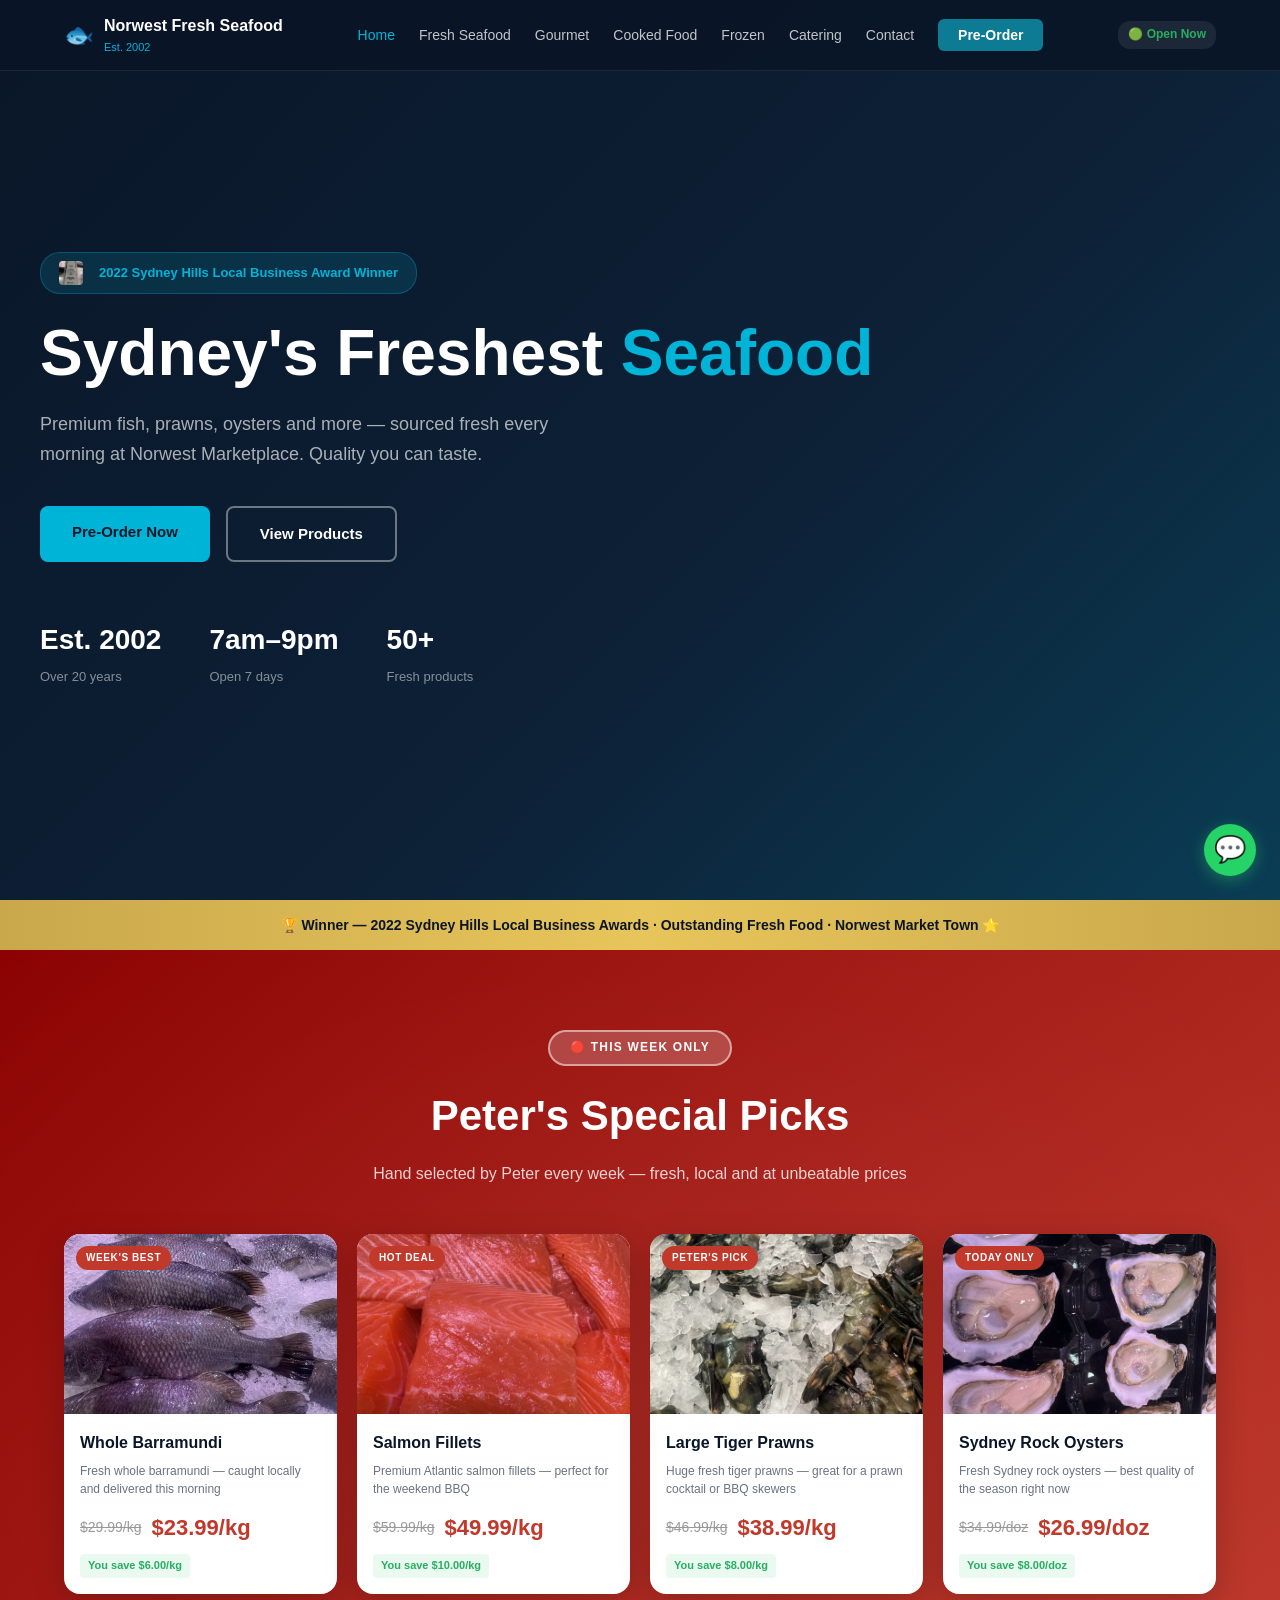
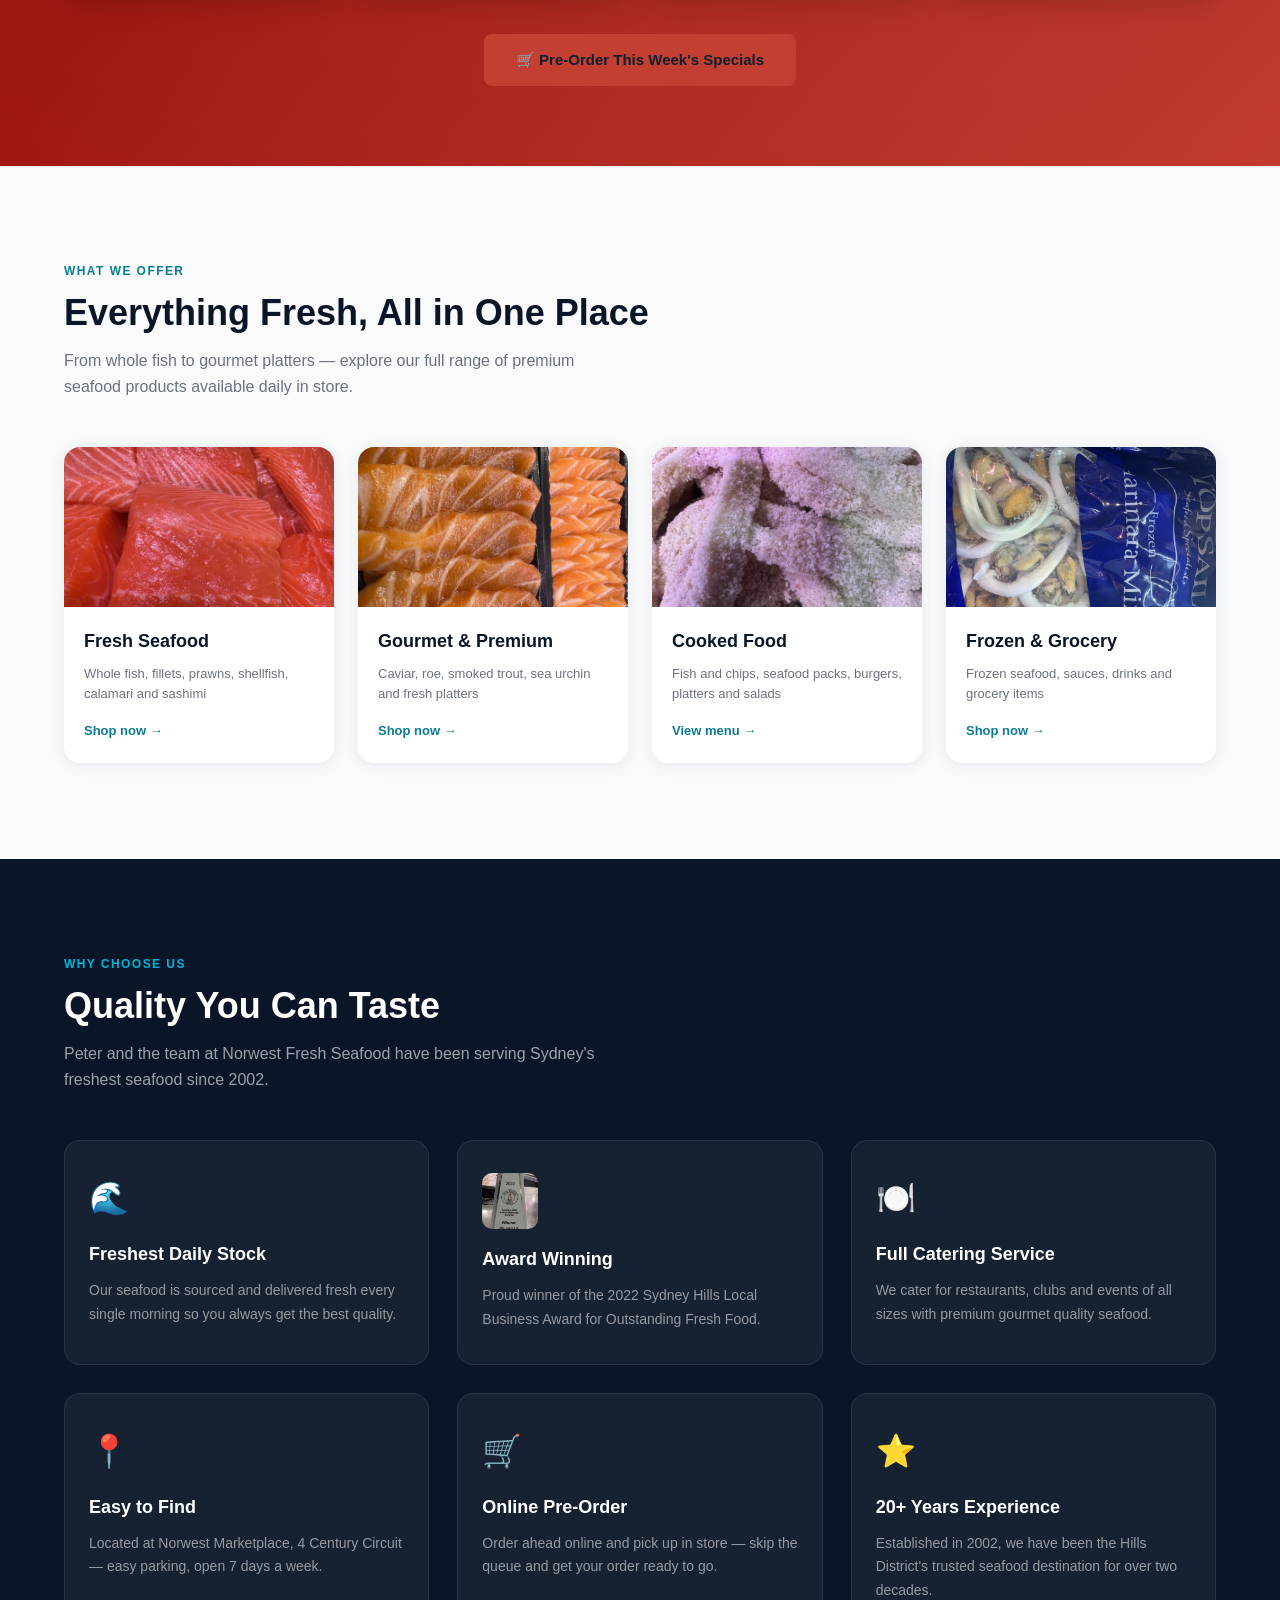
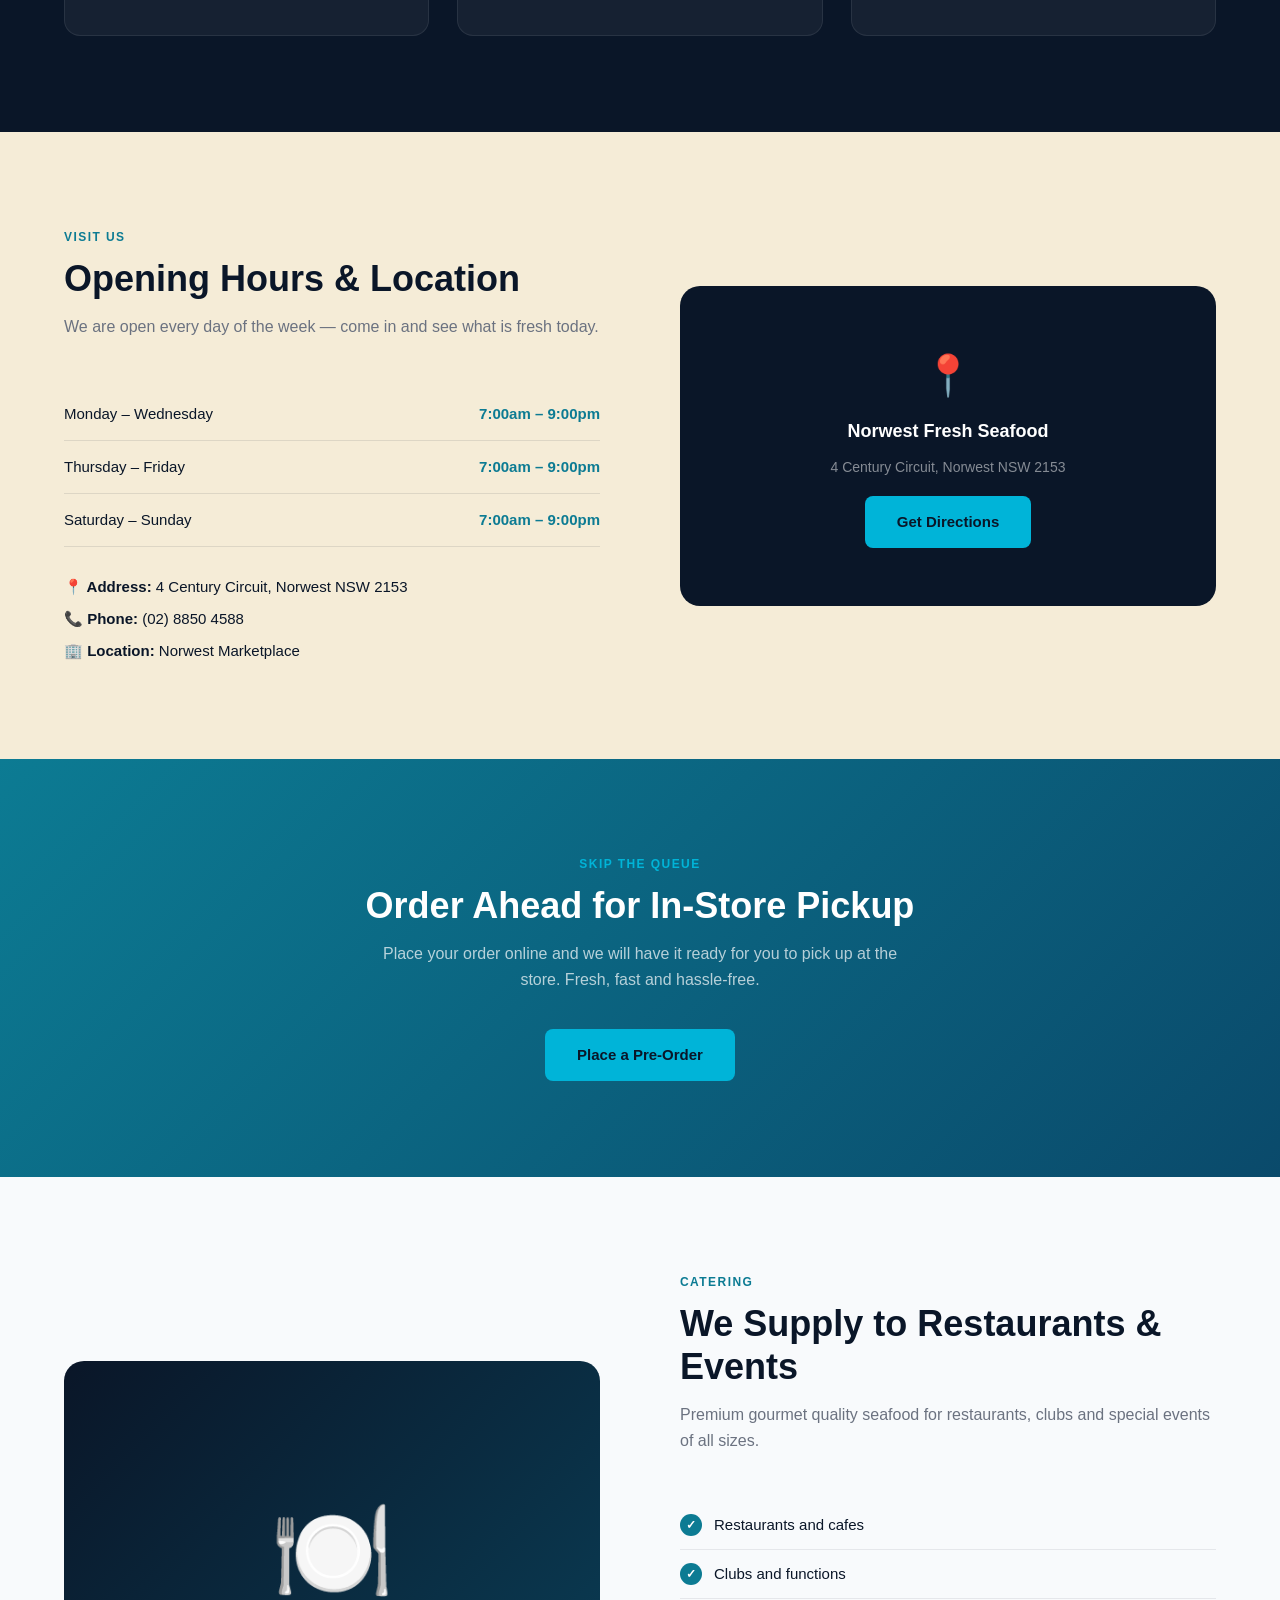
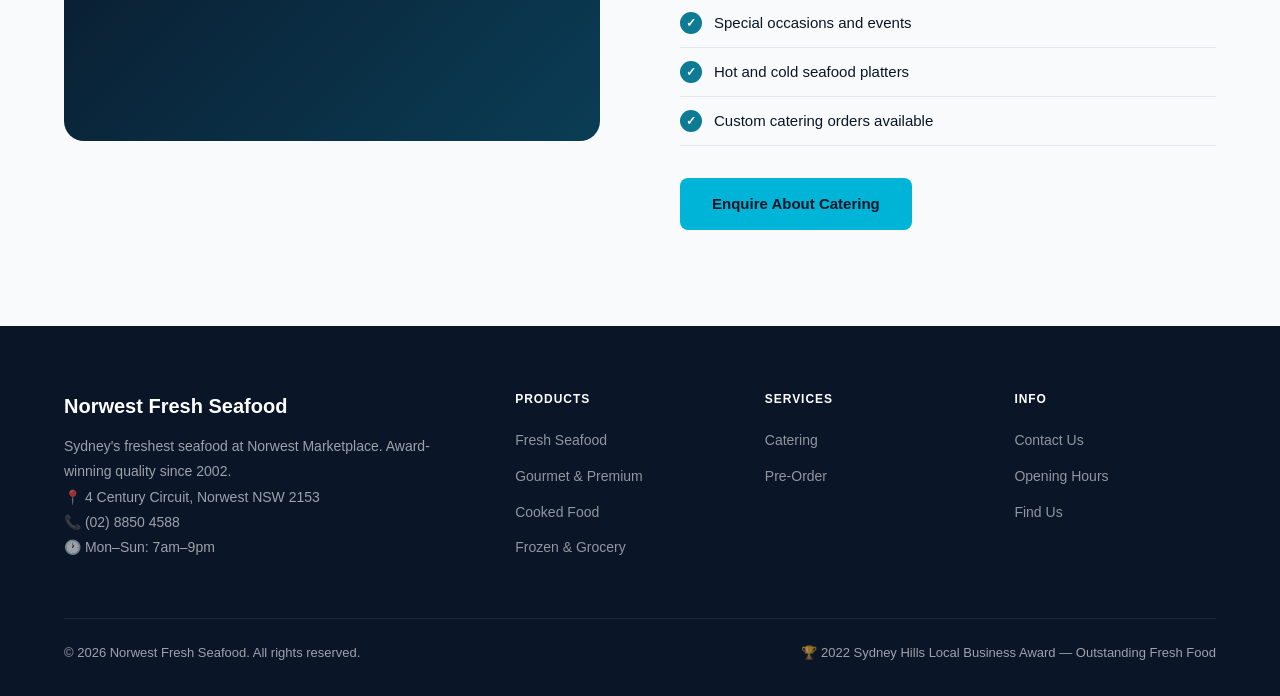
==== index.html @ dcc4f4d9 "updated on images" ====
<!DOCTYPE html>
<html lang="en">
<head>
  <meta charset="UTF-8">
  <meta name="viewport" content="width=device-width, initial-scale=1.0">
  <title>Norwest Fresh Seafood</title>
  <link rel="stylesheet" href="css/style.css">
</head>
<body>

  <!-- LOADING SCREEN -->
  <div id="loader">
    <div class="loader-logo">🐟</div>
    <div class="loader-text">Norwest Fresh Seafood</div>
    <div class="loader-sub">Est. 2002 · Norwest Marketplace</div>
    <div class="loader-bar"><div class="loader-bar-fill"></div></div>
  </div>

  <!-- NAVIGATION -->
  <nav class="navbar">
    <div class="nav-container">
      <div class="nav-logo">
        <span class="logo-icon">🐟</span>
        <div class="logo-text">
          <span class="logo-main">Norwest Fresh Seafood</span>
          <span class="logo-sub">Est. 2002</span>
        </div>
      </div>
      <ul class="nav-links">
        <li><a href="index.html" class="active">Home</a></li>
        <li><a href="fresh-seafood.html">Fresh Seafood</a></li>
        <li><a href="gourmet.html">Gourmet</a></li>
        <li><a href="cooked-food.html">Cooked Food</a></li>
        <li><a href="frozen.html">Frozen</a></li>
        <li><a href="catering.html">Catering</a></li>
        <li><a href="contact.html">Contact</a></li>
        <li><a href="pre-order.html" class="nav-cta">Pre-Order</a></li>
      </ul>
      <span id="openIndicator"></span>
      <button class="hamburger" id="hamburger">&#9776;</button>
    </div>
  </nav>

  <!-- HERO SECTION -->
  <section class="hero">
    <div class="hero-content">
      <div class="hero-badge"><img src="images/sl-local-awards.jpg" style="width:24px;height:24px;object-fit:cover;border-radius:4px;margin-right:8px;"> 2022 Sydney Hills Local Business Award Winner</div>
      <h1 class="hero-title">Sydney's Freshest <span>Seafood</span></h1>
      <p class="hero-sub">Premium fish, prawns, oysters and more — sourced fresh every morning at Norwest Marketplace. Quality you can taste.</p>
      <div class="hero-buttons">
        <a href="pre-order.html" class="btn-primary">Pre-Order Now</a>
        <a href="fresh-seafood.html" class="btn-secondary">View Products</a>
      </div>
      <div class="hero-stats">
        <div class="stat">
          <span class="stat-num">Est. 2002</span>
          <span class="stat-label">Over 20 years</span>
        </div>
        <div class="stat">
          <span class="stat-num">7am–9pm</span>
          <span class="stat-label">Open 7 days</span>
        </div>
        <div class="stat">
          <span class="stat-num counter" data-target="50" data-suffix="+">0+</span>
          <span class="stat-label">Fresh products</span>
        </div>
      </div>
    </div>
  </section>

  <!-- AWARD BANNER -->
  <div class="award-banner">
    <p>🏆 Winner — 2022 Sydney Hills Local Business Awards · Outstanding Fresh Food · Norwest Market Town ⭐</p>
  </div>

  
  <!-- PETER'S SPECIAL PICKS -->
  <section class="specials">
    <div class="container">
      <div class="specials-header">
        <div class="specials-badge">🔴 THIS WEEK ONLY</div>
        <h2 class="specials-title">Peter's Special Picks</h2>
        <p class="specials-sub">Hand selected by Peter every week — fresh, local and at unbeatable prices</p>
      </div>
      <div class="specials-grid">

        <div class="special-card">
          <div class="special-badge">WEEK'S BEST</div>
          <div class="special-img" style="background-image:url(images/wf-barramundi.jpg);background-size:cover;background-position:center;"></div>
          <div class="special-info">
            <h3>Whole Barramundi</h3>
            <p class="special-desc">Fresh whole barramundi — caught locally and delivered this morning</p>
            <div class="special-price">
              <span class="old-price">$29.99/kg</span>
              <span class="new-price">$23.99/kg</span>
            </div>
            <div class="special-save">You save $6.00/kg</div>
          </div>
        </div>

        <div class="special-card">
          <div class="special-badge">HOT DEAL</div>
          <div class="special-img" style="background-image:url(images/fl-salmon.jpg);background-size:cover;background-position:center;"></div>
          <div class="special-info">
            <h3>Salmon Fillets</h3>
            <p class="special-desc">Premium Atlantic salmon fillets — perfect for the weekend BBQ</p>
            <div class="special-price">
              <span class="old-price">$59.99/kg</span>
              <span class="new-price">$49.99/kg</span>
            </div>
            <div class="special-save">You save $10.00/kg</div>
          </div>
        </div>

        <div class="special-card">
          <div class="special-badge">PETER'S PICK</div>
          <div class="special-img" style="background-image:url(images/pr-large-tiger-prawn.jpg);background-size:cover;background-position:center;"></div>
          <div class="special-info">
            <h3>Large Tiger Prawns</h3>
            <p class="special-desc">Huge fresh tiger prawns — great for a prawn cocktail or BBQ skewers</p>
            <div class="special-price">
              <span class="old-price">$46.99/kg</span>
              <span class="new-price">$38.99/kg</span>
            </div>
            <div class="special-save">You save $8.00/kg</div>
          </div>
        </div>

        <div class="special-card">
          <div class="special-badge">TODAY ONLY</div>
          <div class="special-img" style="background-image:url(images/pr-sydney-rock-oyster.jpg);background-size:cover;background-position:center;"></div>
          <div class="special-info">
            <h3>Sydney Rock Oysters</h3>
            <p class="special-desc">Fresh Sydney rock oysters — best quality of the season right now</p>
            <div class="special-price">
              <span class="old-price">$34.99/doz</span>
              <span class="new-price">$26.99/doz</span>
            </div>
            <div class="special-save">You save $8.00/doz</div>
          </div>
        </div>

      </div>
      <div style="text-align:center;margin-top:40px;">
        <a href="pre-order.html" class="btn-primary" style="background:#C0392B;">🛒 Pre-Order This Week's Specials</a>
      </div>
    </div>
  </section>

  <!-- PRODUCT CATEGORIES -->
  <section class="products">
    <div class="container">
      <p class="section-eyebrow">What We Offer</p>
      <h2 class="section-title">Everything Fresh, All in One Place</h2>
      <p class="section-sub">From whole fish to gourmet platters — explore our full range of premium seafood products available daily in store.</p>
      <div class="products-grid">
        <a href="fresh-seafood.html" class="product-card">
          <div class="product-img" style="background-image:url(images/salmon.jpg);background-size:cover;background-position:center;font-size:0;"></div>
          <div class="product-info">
            <h3>Fresh Seafood</h3>
            <p>Whole fish, fillets, prawns, shellfish, calamari and sashimi</p>
            <span class="product-link">Shop now →</span>
          </div>
        </a>
        <a href="gourmet.html" class="product-card">
          <div class="product-img" style="background-image:url(images/salmon-sashimi.jpg);background-size:cover;background-position:center;font-size:0;"></div>
          <div class="product-info">
            <h3>Gourmet & Premium</h3>
            <p>Caviar, roe, smoked trout, sea urchin and fresh platters</p>
            <span class="product-link">Shop now →</span>
          </div>
        </a>
        <a href="cooked-food.html" class="product-card">
          <div class="product-img" style="background-image:url(images/crumbed-calamari.jpg);background-size:cover;background-position:center;font-size:0;"></div>
          <div class="product-info">
            <h3>Cooked Food</h3>
            <p>Fish and chips, seafood packs, burgers, platters and salads</p>
            <span class="product-link">View menu →</span>
          </div>
        </a>
        <a href="frozen.html" class="product-card">
          <div class="product-img" style="background-image:url(images/marinara-mix.jpg);background-size:cover;background-position:center;font-size:0;"></div>
          <div class="product-info">
            <h3>Frozen & Grocery</h3>
            <p>Frozen seafood, sauces, drinks and grocery items</p>
            <span class="product-link">Shop now →</span>
          </div>
        </a>
      </div>
    </div>
  </section>

  <!-- WHY US -->
  <section class="why-us">
    <div class="container">
      <p class="section-eyebrow">Why Choose Us</p>
      <h2 class="section-title">Quality You Can Taste</h2>
      <p class="section-sub">Peter and the team at Norwest Fresh Seafood have been serving Sydney's freshest seafood since 2002.</p>
      <div class="why-grid">
        <div class="why-card">
          <div class="why-icon">🌊</div>
          <h3>Freshest Daily Stock</h3>
          <p>Our seafood is sourced and delivered fresh every single morning so you always get the best quality.</p>
        </div>
        <div class="why-card">
          <div class="why-icon" style="width:56px;height:56px;border-radius:10px;background-image:url(images/sl-local-awards.jpg);background-size:cover;background-position:center;"></div>
          <h3>Award Winning</h3>
          <p>Proud winner of the 2022 Sydney Hills Local Business Award for Outstanding Fresh Food.</p>
        </div>
        <div class="why-card">
          <div class="why-icon">🍽️</div>
          <h3>Full Catering Service</h3>
          <p>We cater for restaurants, clubs and events of all sizes with premium gourmet quality seafood.</p>
        </div>
        <div class="why-card">
          <div class="why-icon">📍</div>
          <h3>Easy to Find</h3>
          <p>Located at Norwest Marketplace, 4 Century Circuit — easy parking, open 7 days a week.</p>
        </div>
        <div class="why-card">
          <div class="why-icon">🛒</div>
          <h3>Online Pre-Order</h3>
          <p>Order ahead online and pick up in store — skip the queue and get your order ready to go.</p>
        </div>
        <div class="why-card">
          <div class="why-icon">⭐</div>
          <h3>20+ Years Experience</h3>
          <p>Established in 2002, we have been the Hills District's trusted seafood destination for over two decades.</p>
        </div>
      </div>
    </div>
  </section>

  <!-- HOURS & LOCATION -->
  <section class="hours">
    <div class="container">
      <div class="hours-layout">
        <div class="hours-info">
          <p class="section-eyebrow">Visit Us</p>
          <h2 class="section-title">Opening Hours & Location</h2>
          <p class="section-sub">We are open every day of the week — come in and see what is fresh today.</p>
          <table class="hours-table">
            <tr><td>Monday – Wednesday</td><td>7:00am – 9:00pm</td></tr>
            <tr><td>Thursday – Friday</td><td>7:00am – 9:00pm</td></tr>
            <tr><td>Saturday – Sunday</td><td>7:00am – 9:00pm</td></tr>
          </table>
          <div class="contact-details">
            <p><strong>📍 Address:</strong> 4 Century Circuit, Norwest NSW 2153</p>
            <p><strong>📞 Phone:</strong> (02) 8850 4588</p>
            <p><strong>🏢 Location:</strong> Norwest Marketplace</p>
          </div>
        </div>
        <div class="hours-map">
          <p>📍</p>
          <p class="map-name">Norwest Fresh Seafood</p>
          <p class="map-address">4 Century Circuit, Norwest NSW 2153</p>
          <a href="https://maps.google.com/?q=Norwest+Fresh+Seafood" target="_blank" class="btn-primary">Get Directions</a>
        </div>
      </div>
    </div>
  </section>

  <!-- PRE-ORDER CTA -->
  <section class="preorder-cta">
    <div class="container">
      <p class="section-eyebrow">Skip the Queue</p>
      <h2 class="section-title">Order Ahead for In-Store Pickup</h2>
      <p class="section-sub">Place your order online and we will have it ready for you to pick up at the store. Fresh, fast and hassle-free.</p>
      <a href="pre-order.html" class="btn-primary">Place a Pre-Order</a>
    </div>
  </section>

  <!-- CATERING -->
  <section class="catering">
    <div class="container">
      <div class="catering-layout">
        <div class="catering-img">🍽️</div>
        <div class="catering-info">
          <p class="section-eyebrow">Catering</p>
          <h2 class="section-title">We Supply to Restaurants & Events</h2>
          <p class="section-sub">Premium gourmet quality seafood for restaurants, clubs and special events of all sizes.</p>
          <ul class="catering-list">
            <li>Restaurants and cafes</li>
            <li>Clubs and functions</li>
            <li>Special occasions and events</li>
            <li>Hot and cold seafood platters</li>
            <li>Custom catering orders available</li>
          </ul>
          <a href="catering.html" class="btn-primary">Enquire About Catering</a>
        </div>
      </div>
    </div>
  </section>

  <!-- FOOTER -->
  <footer class="footer">
    <div class="container">
      <div class="footer-grid">
        <div class="footer-brand">
          <h3>Norwest Fresh Seafood</h3>
          <p>Sydney's freshest seafood at Norwest Marketplace. Award-winning quality since 2002.</p>
          <p>📍 4 Century Circuit, Norwest NSW 2153</p>
          <p>📞 (02) 8850 4588</p>
          <p>🕐 Mon–Sun: 7am–9pm</p>
        </div>
        <div class="footer-col">
          <h4>Products</h4>
          <ul>
            <li><a href="fresh-seafood.html">Fresh Seafood</a></li>
            <li><a href="gourmet.html">Gourmet & Premium</a></li>
            <li><a href="cooked-food.html">Cooked Food</a></li>
            <li><a href="frozen.html">Frozen & Grocery</a></li>
          </ul>
        </div>
        <div class="footer-col">
          <h4>Services</h4>
          <ul>
            <li><a href="catering.html">Catering</a></li>
            <li><a href="pre-order.html">Pre-Order</a></li>
          </ul>
        </div>
        <div class="footer-col">
          <h4>Info</h4>
          <ul>
            <li><a href="contact.html">Contact Us</a></li>
            <li><a href="contact.html">Opening Hours</a></li>
            <li><a href="contact.html">Find Us</a></li>
          </ul>
        </div>
      </div>
      <div class="footer-bottom">
        <p>&copy; 2026 Norwest Fresh Seafood. All rights reserved.</p>
        <p>🏆 2022 Sydney Hills Local Business Award — Outstanding Fresh Food</p>
      </div>
    </div>
  </footer>

  <script src="js/main.js"></script>

  <!-- BACK TO TOP -->
  <button id="backToTop" title="Back to top">↑</button>

  <!-- WHATSAPP -->
  <a id="whatsapp" href="https://wa.me/610288504588" target="_blank" title="Chat on WhatsApp">💬</a>

  <!-- MOBILE CALL BANNER -->
  <a class="mobile-call-banner" href="tel:0288504588">📞 Tap to Call — (02) 8850 4588</a>

</body>
</html>
---- css/style.css ----
/* ================================================
   Norwest Fresh Seafood — Main Stylesheet
   Project: SPC3039 External Project
   Group D: Umesh, Osina, Yousif
   ================================================ */

/* ── RESET & BASE ── */
* {
  margin: 0;
  padding: 0;
  box-sizing: border-box;
}

:root {
  --navy:   #0A1628;
  --teal:   #0C7B93;
  --aqua:   #00B4D8;
  --cream:  #F5ECD7;
  --gold:   #C9A84C;
  --white:  #FFFFFF;
  --grey:   #6B7280;
  --light:  #F8FAFC;
  --dark:   #1F2937;
}

html {
  scroll-behavior: smooth;
}

body {
  font-family: 'Segoe UI', Arial, sans-serif;
  color: var(--navy);
  background: var(--white);
  line-height: 1.6;
}

a {
  text-decoration: none;
  color: inherit;
}

ul {
  list-style: none;
}

img {
  max-width: 100%;
}

.container {
  max-width: 1200px;
  margin: 0 auto;
  padding: 0 24px;
}

/* ── BUTTONS ── */
.btn-primary {
  display: inline-block;
  background: var(--aqua);
  color: var(--navy);
  padding: 14px 32px;
  border-radius: 8px;
  font-weight: 700;
  font-size: 15px;
  transition: background 0.2s, transform 0.2s;
}

.btn-primary:hover {
  background: var(--teal);
  color: var(--white);
  transform: translateY(-2px);
}

.btn-secondary {
  display: inline-block;
  background: transparent;
  color: var(--white);
  padding: 14px 32px;
  border-radius: 8px;
  font-weight: 600;
  font-size: 15px;
  border: 2px solid rgba(255,255,255,0.4);
  transition: border-color 0.2s, background 0.2s;
}

.btn-secondary:hover {
  border-color: var(--aqua);
  background: rgba(0,180,216,0.1);
}

/* ── SECTION LABELS ── */
.section-eyebrow {
  font-size: 12px;
  font-weight: 700;
  color: var(--teal);
  letter-spacing: 0.12em;
  text-transform: uppercase;
  margin-bottom: 10px;
}

.section-title {
  font-size: 36px;
  font-weight: 700;
  color: var(--navy);
  margin-bottom: 14px;
  line-height: 1.2;
}

.section-sub {
  font-size: 16px;
  color: var(--grey);
  max-width: 540px;
  margin-bottom: 48px;
}

/* ── NAVBAR ── */
.navbar {
  position: fixed;
  top: 0; left: 0; right: 0;
  z-index: 999;
  background: rgba(10, 22, 40, 0.97);
  border-bottom: 1px solid rgba(255,255,255,0.08);
}

.nav-container {
  max-width: 1200px;
  margin: 0 auto;
  padding: 0 24px;
  height: 70px;
  display: flex;
  align-items: center;
  justify-content: space-between;
}

.nav-logo {
  display: flex;
  align-items: center;
  gap: 10px;
}

.logo-icon {
  font-size: 24px;
}

.logo-text {
  display: flex;
  flex-direction: column;
}

.logo-main {
  font-size: 16px;
  font-weight: 700;
  color: var(--white);
}

.logo-sub {
  font-size: 11px;
  color: var(--aqua);
}

.nav-links {
  display: flex;
  align-items: center;
  gap: 24px;
}

.nav-links a {
  font-size: 14px;
  font-weight: 500;
  color: rgba(255,255,255,0.75);
  transition: color 0.2s;
}

.nav-links a:hover,
.nav-links a.active {
  color: var(--aqua);
}

.nav-cta {
  background: var(--teal);
  color: var(--white) !important;
  padding: 8px 20px;
  border-radius: 6px;
  font-weight: 600 !important;
}

.nav-cta:hover {
  background: var(--aqua) !important;
  color: var(--navy) !important;
}

.hamburger {
  display: none;
  background: none;
  border: none;
  color: var(--white);
  font-size: 24px;
  cursor: pointer;
}

/* ── HERO ── */
.hero {
  min-height: 100vh;
  background: linear-gradient(135deg, var(--navy) 0%, #0D2137 60%, #0A3D55 100%);
  display: flex;
  align-items: center;
  padding: 120px 24px 80px;
}

.hero-content {
  max-width: 1200px;
  margin: 0 auto;
  width: 100%;
}

.hero-badge {
  display: inline-flex;
  align-items: center;
  gap: 8px;
  background: rgba(0,180,216,0.15);
  border: 1px solid rgba(0,180,216,0.3);
  border-radius: 20px;
  padding: 8px 18px;
  font-size: 13px;
  font-weight: 600;
  color: var(--aqua);
  margin-bottom: 24px;
}

.hero-title {
  font-size: 64px;
  font-weight: 900;
  color: var(--white);
  line-height: 1.1;
  margin-bottom: 20px;
}

.hero-title span {
  color: var(--aqua);
}

.hero-sub {
  font-size: 18px;
  color: rgba(255,255,255,0.65);
  max-width: 520px;
  margin-bottom: 36px;
  line-height: 1.7;
}

.hero-buttons {
  display: flex;
  gap: 16px;
  flex-wrap: wrap;
  margin-bottom: 56px;
}

.hero-stats {
  display: flex;
  gap: 48px;
}

.stat {
  display: flex;
  flex-direction: column;
  gap: 4px;
}

.stat-num {
  font-size: 28px;
  font-weight: 700;
  color: var(--white);
}

.stat-label {
  font-size: 13px;
  color: rgba(255,255,255,0.5);
}

/* ── AWARD BANNER ── */
.award-banner {
  background: linear-gradient(90deg, var(--gold), #E8C55A, var(--gold));
  padding: 14px 24px;
  text-align: center;
}

.award-banner p {
  font-size: 14px;
  font-weight: 600;
  color: var(--navy);
}

/* ── PRODUCTS ── */
.products {
  padding: 96px 0;
  background: var(--light);
}

.products-grid {
  display: grid;
  grid-template-columns: repeat(4, 1fr);
  gap: 24px;
}

.product-card {
  background: var(--white);
  border-radius: 16px;
  overflow: hidden;
  box-shadow: 0 2px 16px rgba(10,22,40,0.08);
  transition: transform 0.25s, box-shadow 0.25s;
  display: block;
  color: var(--navy);
}

.product-card:hover {
  transform: translateY(-6px);
  box-shadow: 0 12px 32px rgba(10,22,40,0.14);
}

.product-img {
  height: 160px;
  background: linear-gradient(135deg, var(--navy), #0A3D55);
  display: flex;
  align-items: center;
  justify-content: center;
  font-size: 60px;
}

.product-info {
  padding: 20px;
}

.product-info h3 {
  font-size: 18px;
  font-weight: 700;
  margin-bottom: 8px;
}

.product-info p {
  font-size: 13px;
  color: var(--grey);
  margin-bottom: 14px;
  line-height: 1.5;
}

.product-link {
  font-size: 13px;
  font-weight: 600;
  color: var(--teal);
}

/* ── WHY US ── */
.why-us {
  padding: 96px 0;
  background: var(--navy);
}

.why-us .section-eyebrow { color: var(--aqua); }
.why-us .section-title { color: var(--white); }
.why-us .section-sub { color: rgba(255,255,255,0.6); }

.why-grid {
  display: grid;
  grid-template-columns: repeat(3, 1fr);
  gap: 28px;
}

.why-card {
  background: rgba(255,255,255,0.05);
  border: 1px solid rgba(255,255,255,0.08);
  border-radius: 16px;
  padding: 32px 24px;
  transition: background 0.25s;
}

.why-card:hover {
  background: rgba(0,180,216,0.08);
  border-color: rgba(0,180,216,0.2);
}

.why-icon {
  font-size: 32px;
  margin-bottom: 16px;
  display: block;
}

.why-card h3 {
  font-size: 18px;
  font-weight: 700;
  color: var(--white);
  margin-bottom: 10px;
}

.why-card p {
  font-size: 14px;
  color: rgba(255,255,255,0.55);
  line-height: 1.7;
}

/* ── HOURS ── */
.hours {
  padding: 96px 0;
  background: var(--cream);
}

.hours-layout {
  display: grid;
  grid-template-columns: 1fr 1fr;
  gap: 80px;
  align-items: center;
}

.hours-table {
  width: 100%;
  border-collapse: collapse;
  margin-bottom: 28px;
}

.hours-table tr {
  border-bottom: 1px solid rgba(10,22,40,0.1);
}

.hours-table td {
  padding: 14px 0;
  font-size: 15px;
}

.hours-table td:last-child {
  text-align: right;
  font-weight: 600;
  color: var(--teal);
}

.contact-details {
  display: flex;
  flex-direction: column;
  gap: 8px;
}

.contact-details p {
  font-size: 15px;
  color: var(--navy);
}

.hours-map {
  background: var(--navy);
  border-radius: 20px;
  height: 320px;
  display: flex;
  flex-direction: column;
  align-items: center;
  justify-content: center;
  gap: 10px;
  text-align: center;
}

.hours-map p {
  font-size: 40px;
}

.map-name {
  font-size: 18px !important;
  font-weight: 700;
  color: var(--white) !important;
}

.map-address {
  font-size: 14px !important;
  color: rgba(255,255,255,0.5) !important;
  margin-bottom: 8px;
}

/* ── PRE-ORDER CTA ── */
.preorder-cta {
  padding: 96px 0;
  background: linear-gradient(135deg, var(--teal), #0A4A6B);
  text-align: center;
}

.preorder-cta .section-eyebrow { color: var(--aqua); }
.preorder-cta .section-title { color: var(--white); margin: 0 auto 14px; }
.preorder-cta .section-sub { color: rgba(255,255,255,0.7); margin: 0 auto 36px; }

/* ── CATERING ── */
.catering {
  padding: 96px 0;
  background: var(--light);
}

.catering-layout {
  display: grid;
  grid-template-columns: 1fr 1fr;
  gap: 80px;
  align-items: center;
}

.catering-img {
  background: linear-gradient(135deg, var(--navy), #0A3D55);
  border-radius: 20px;
  height: 380px;
  display: flex;
  align-items: center;
  justify-content: center;
  font-size: 100px;
}

.catering-list {
  margin-bottom: 32px;
}

.catering-list li {
  padding: 12px 0;
  font-size: 15px;
  border-bottom: 1px solid rgba(10,22,40,0.08);
  display: flex;
  align-items: center;
  gap: 12px;
}

.catering-list li::before {
  content: '✓';
  width: 22px;
  height: 22px;
  background: var(--teal);
  color: var(--white);
  border-radius: 50%;
  display: flex;
  align-items: center;
  justify-content: center;
  font-size: 12px;
  font-weight: 700;
  flex-shrink: 0;
}

/* ── FOOTER ── */
.footer {
  background: var(--navy);
  padding: 64px 0 32px;
  color: rgba(255,255,255,0.6);
}

.footer-grid {
  display: grid;
  grid-template-columns: 2fr 1fr 1fr 1fr;
  gap: 48px;
  margin-bottom: 48px;
}

.footer-brand h3 {
  font-size: 20px;
  color: var(--white);
  margin-bottom: 12px;
}

.footer-brand p {
  font-size: 14px;
  line-height: 1.8;
}

.footer-col h4 {
  font-size: 12px;
  font-weight: 700;
  color: var(--white);
  letter-spacing: 0.08em;
  text-transform: uppercase;
  margin-bottom: 18px;
}

.footer-col ul li {
  margin-bottom: 10px;
}

.footer-col ul li a {
  font-size: 14px;
  color: rgba(255,255,255,0.55);
  transition: color 0.2s;
}

.footer-col ul li a:hover {
  color: var(--aqua);
}

.footer-bottom {
  border-top: 1px solid rgba(255,255,255,0.08);
  padding-top: 24px;
  display: flex;
  justify-content: space-between;
  align-items: center;
  font-size: 13px;
  flex-wrap: wrap;
  gap: 12px;
}

/* ── RESPONSIVE ── */
@media (max-width: 1024px) {
  .products-grid { grid-template-columns: repeat(2, 1fr); }
  .why-grid { grid-template-columns: repeat(2, 1fr); }
  .footer-grid { grid-template-columns: 1fr 1fr; }
  .hours-layout { grid-template-columns: 1fr; }
  .catering-layout { grid-template-columns: 1fr; }
}

@media (max-width: 768px) {
  .hero-title { font-size: 40px; }
  .section-title { font-size: 28px; }
  .nav-links { display: none; }
  .hamburger { display: block; }
  .products-grid { grid-template-columns: 1fr; }
  .why-grid { grid-template-columns: 1fr; }
  .footer-grid { grid-template-columns: 1fr; }
  .hero-stats { gap: 24px; flex-wrap: wrap; }
  .footer-bottom { flex-direction: column; text-align: center; }
}

/* ── PAGE HERO ── */
.page-hero {
  background: linear-gradient(135deg, var(--navy) 0%, #0D2137 100%);
  padding: 120px 0 60px;
  margin-top: 70px;
}

.page-title {
  font-size: 48px;
  font-weight: 900;
  color: var(--white);
  margin-bottom: 16px;
  line-height: 1.1;
}

.page-sub {
  font-size: 17px;
  color: rgba(255,255,255,0.65);
  max-width: 520px;
  line-height: 1.7;
}

/* ── PAGE CONTENT ── */
.page-content {
  padding: 64px 0 96px;
  background: var(--white);
}

/* ── FILTER ROW ── */
.filter-row {
  display: flex;
  gap: 10px;
  flex-wrap: wrap;
  margin-bottom: 40px;
}

.filter-btn {
  padding: 8px 20px;
  border-radius: 20px;
  border: 2px solid #DDD;
  background: var(--white);
  font-size: 14px;
  font-weight: 500;
  cursor: pointer;
  transition: all 0.2s;
  font-family: inherit;
}

.filter-btn:hover,
.filter-btn.active {
  background: var(--navy);
  color: var(--white);
  border-color: var(--navy);
}

/* ── PRODUCT LIST ── */
.product-list { display: flex; flex-direction: column; gap: 48px; }

.product-section-title {
  font-size: 22px;
  font-weight: 700;
  color: var(--navy);
  margin-bottom: 20px;
  padding-bottom: 10px;
  border-bottom: 2px solid var(--aqua);
  display: inline-block;
}

.product-grid {
  display: grid;
  grid-template-columns: repeat(4, 1fr);
  gap: 16px;
}

.product-item {
  background: var(--light);
  border-radius: 12px;
  overflow: hidden;
  border: 1px solid #E5E7EB;
  transition: transform 0.2s, box-shadow 0.2s;
}

.product-item:hover {
  transform: translateY(-4px);
  box-shadow: 0 8px 24px rgba(10,22,40,0.1);
}

.product-item-img {
  height: 100px;
  background: linear-gradient(135deg, var(--navy), #0A3D55);
  display: flex;
  align-items: center;
  justify-content: center;
  font-size: 40px;
}

.product-item-info {
  padding: 14px;
}

.product-item-info h3 {
  font-size: 14px;
  font-weight: 700;
  margin-bottom: 4px;
  color: var(--navy);
}

.product-item-info p {
  font-size: 12px;
  color: var(--grey);
}

/* ── MENU ── */
.menu-grid {
  display: grid;
  grid-template-columns: repeat(2, 1fr);
  gap: 32px;
}

.menu-section {
  background: var(--light);
  border-radius: 12px;
  padding: 24px;
  border: 1px solid #E5E7EB;
}

.menu-list { display: flex; flex-direction: column; gap: 8px; }

.menu-item {
  display: flex;
  justify-content: space-between;
  align-items: center;
  padding: 10px 0;
  border-bottom: 1px solid #E5E7EB;
  font-size: 14px;
  gap: 12px;
}

.menu-item:last-child { border-bottom: none; }

.menu-item span:last-child {
  font-weight: 600;
  color: var(--teal);
  white-space: nowrap;
}

/* ── PRE-ORDER FORM ── */
.preorder-layout {
  display: grid;
  grid-template-columns: 1.5fr 1fr;
  gap: 48px;
  align-items: start;
}

.preorder-form-wrap {
  background: var(--white);
  border-radius: 16px;
  padding: 40px;
  box-shadow: 0 2px 16px rgba(10,22,40,0.08);
}

.preorder-form { display: flex; flex-direction: column; gap: 0; }

.form-row {
  display: grid;
  grid-template-columns: 1fr 1fr;
  gap: 16px;
}

.form-group {
  display: flex;
  flex-direction: column;
  gap: 6px;
  margin-bottom: 20px;
}

.form-group label {
  font-size: 14px;
  font-weight: 600;
  color: var(--navy);
}

.form-group input,
.form-group select,
.form-group textarea {
  padding: 12px 16px;
  border: 1.5px solid #DDD;
  border-radius: 8px;
  font-size: 14px;
  font-family: inherit;
  transition: border-color 0.2s;
  background: var(--white);
}

.form-group input:focus,
.form-group select:focus,
.form-group textarea:focus {
  outline: none;
  border-color: var(--aqua);
}

.preorder-info {
  display: flex;
  flex-direction: column;
  gap: 16px;
}

.info-card {
  background: var(--white);
  border-radius: 12px;
  padding: 20px;
  box-shadow: 0 2px 12px rgba(10,22,40,0.06);
  border-left: 4px solid var(--aqua);
}

.info-card h3 {
  font-size: 15px;
  font-weight: 700;
  margin-bottom: 8px;
  color: var(--navy);
}

.info-card p {
  font-size: 14px;
  color: var(--grey);
  line-height: 1.6;
}

/* ── RESPONSIVE ADDITIONS ── */
@media (max-width: 1024px) {
  .product-grid { grid-template-columns: repeat(2, 1fr); }
  .menu-grid { grid-template-columns: 1fr; }
  .preorder-layout { grid-template-columns: 1fr; }
}

@media (max-width: 768px) {
  .page-title { font-size: 32px; }
  .product-grid { grid-template-columns: repeat(2, 1fr); }
  .form-row { grid-template-columns: 1fr; }
  .preorder-form-wrap { padding: 24px; }
}

/* Blank product image - just show name */
.product-item-img-blank {
  height: 100px;
  background: #F0F4F8;
  display: flex;
  align-items: center;
  justify-content: center;
  font-size: 13px;
  font-weight: 600;
  color: #6B7280;
  text-align: center;
  padding: 8px;
}

/* Mobile nav open */
.nav-links.open {
  display: flex !important;
  flex-direction: column;
  position: absolute;
  top: 70px;
  left: 0; right: 0;
  background: rgba(10,22,40,0.98);
  padding: 20px 24px;
  gap: 16px;
  z-index: 998;
}

/* ── PETER'S SPECIAL PICKS ── */
.specials {
  padding: 80px 0;
  background: linear-gradient(135deg, #8B0000 0%, #C0392B 100%);
  position: relative;
  overflow: hidden;
}

.specials::before {
  content: '';
  position: absolute;
  top: -50%; left: -50%;
  width: 200%; height: 200%;
  background: radial-gradient(ellipse at center, rgba(255,255,255,0.05) 0%, transparent 60%);
  pointer-events: none;
}

.specials-header {
  text-align: center;
  margin-bottom: 48px;
}

.specials-badge {
  display: inline-block;
  background: rgba(255,255,255,0.2);
  border: 2px solid rgba(255,255,255,0.5);
  color: #fff;
  font-size: 12px;
  font-weight: 800;
  padding: 6px 20px;
  border-radius: 20px;
  letter-spacing: 0.1em;
  margin-bottom: 16px;
  animation: pulse 2s infinite;
}

@keyframes pulse {
  0%, 100% { opacity: 1; }
  50% { opacity: 0.7; }
}

.specials-title {
  font-size: 42px;
  font-weight: 900;
  color: #fff;
  margin-bottom: 12px;
}

.specials-sub {
  font-size: 16px;
  color: rgba(255,255,255,0.8);
}

.specials-grid {
  display: grid;
  grid-template-columns: repeat(4, 1fr);
  gap: 20px;
}

.special-card {
  background: #fff;
  border-radius: 16px;
  overflow: hidden;
  position: relative;
  box-shadow: 0 8px 32px rgba(0,0,0,0.2);
  transition: transform 0.25s;
}

.special-card:hover {
  transform: translateY(-6px);
}

.special-badge {
  position: absolute;
  top: 12px; left: 12px;
  background: #C0392B;
  color: #fff;
  font-size: 10px;
  font-weight: 800;
  padding: 4px 10px;
  border-radius: 20px;
  letter-spacing: 0.06em;
  z-index: 2;
}

.special-img {
  height: 180px;
  background: #eee;
}

.special-info {
  padding: 16px;
}

.special-info h3 {
  font-size: 16px;
  font-weight: 700;
  color: var(--navy);
  margin-bottom: 6px;
}

.special-desc {
  font-size: 12px;
  color: var(--grey);
  line-height: 1.5;
  margin-bottom: 12px;
}

.special-price {
  display: flex;
  align-items: center;
  gap: 10px;
  margin-bottom: 6px;
}

.old-price {
  font-size: 14px;
  color: #999;
  text-decoration: line-through;
}

.new-price {
  font-size: 22px;
  font-weight: 800;
  color: #C0392B;
}

.special-save {
  font-size: 11px;
  font-weight: 700;
  color: #27AE60;
  background: #EAFAF1;
  padding: 3px 8px;
  border-radius: 4px;
  display: inline-block;
}

@media (max-width: 1024px) {
  .specials-grid { grid-template-columns: repeat(2, 1fr); }
}

@media (max-width: 640px) {
  .specials-grid { grid-template-columns: 1fr; }
  .specials-title { font-size: 28px; }
}

/* ── LOADING SCREEN ── */
#loader {
  position: fixed;
  inset: 0;
  background: var(--navy);
  display: flex;
  flex-direction: column;
  align-items: center;
  justify-content: center;
  z-index: 9999;
  transition: opacity 0.6s ease;
}

#loader.fade-out { opacity: 0; }

.loader-logo {
  font-size: 64px;
  animation: bounce 0.8s infinite alternate;
}

.loader-text {
  font-family: 'Segoe UI', sans-serif;
  font-size: 22px;
  font-weight: 700;
  color: var(--white);
  margin-top: 16px;
  letter-spacing: 0.05em;
}

.loader-sub {
  font-size: 14px;
  color: var(--aqua);
  margin-top: 8px;
}

.loader-bar {
  width: 200px;
  height: 3px;
  background: rgba(255,255,255,0.1);
  border-radius: 3px;
  margin-top: 32px;
  overflow: hidden;
}

.loader-bar-fill {
  height: 100%;
  background: var(--aqua);
  border-radius: 3px;
  animation: loading 1.8s ease forwards;
}

@keyframes loading {
  0% { width: 0%; }
  100% { width: 100%; }
}

@keyframes bounce {
  from { transform: translateY(0); }
  to { transform: translateY(-12px); }
}

/* ── PAGE TRANSITIONS ── */
body {
  opacity: 0;
  transition: opacity 0.3s ease;
}

body.page-loaded { opacity: 1; }
body.page-exit { opacity: 0; }

/* ── FRESH TODAY TICKER ── */
.ticker-wrap {
  background: var(--navy);
  border-top: 1px solid rgba(255,255,255,0.08);
  border-bottom: 1px solid rgba(255,255,255,0.08);
  padding: 10px 0;
  overflow: hidden;
  white-space: nowrap;
}

.ticker-label {
  display: inline-block;
  background: var(--aqua);
  color: var(--navy);
  font-size: 11px;
  font-weight: 800;
  padding: 4px 12px;
  margin-right: 16px;
  letter-spacing: 0.08em;
}

#ticker {
  display: inline-block;
  animation: ticker 30s linear infinite;
  font-size: 13px;
  color: rgba(255,255,255,0.8);
  font-weight: 500;
}

#ticker span { margin: 0 8px; }

@keyframes ticker {
  0% { transform: translateX(100vw); }
  100% { transform: translateX(-100%); }
}

/* ── OPEN NOW INDICATOR ── */
#openIndicator {
  font-size: 12px;
  font-weight: 700;
  padding: 4px 10px;
  border-radius: 12px;
  background: rgba(255,255,255,0.08);
}

/* ── BACK TO TOP ── */
#backToTop {
  position: fixed;
  bottom: 90px;
  right: 24px;
  width: 44px;
  height: 44px;
  background: var(--teal);
  color: var(--white);
  border: none;
  border-radius: 50%;
  font-size: 20px;
  cursor: pointer;
  display: flex;
  align-items: center;
  justify-content: center;
  opacity: 0;
  transform: translateY(20px);
  transition: opacity 0.3s, transform 0.3s;
  z-index: 900;
  box-shadow: 0 4px 16px rgba(0,0,0,0.2);
}

#backToTop.visible {
  opacity: 1;
  transform: translateY(0);
}

/* ── WHATSAPP BUTTON ── */
#whatsapp {
  position: fixed;
  bottom: 24px;
  right: 24px;
  width: 52px;
  height: 52px;
  background: #25D366;
  color: white;
  border-radius: 50%;
  display: flex;
  align-items: center;
  justify-content: center;
  font-size: 26px;
  text-decoration: none;
  z-index: 900;
  box-shadow: 0 4px 16px rgba(37,211,102,0.4);
  transition: transform 0.2s;
}

#whatsapp:hover { transform: scale(1.1); }

/* ── MOBILE CALL BANNER ── */
.mobile-call-banner {
  display: none;
  position: fixed;
  bottom: 0; left: 0; right: 0;
  background: var(--teal);
  color: var(--white);
  text-align: center;
  padding: 14px;
  font-size: 15px;
  font-weight: 700;
  text-decoration: none;
  z-index: 800;
}

@media (max-width: 768px) {
  .mobile-call-banner { display: block; }
  #backToTop { bottom: 130px; }
  #whatsapp { bottom: 70px; }
}
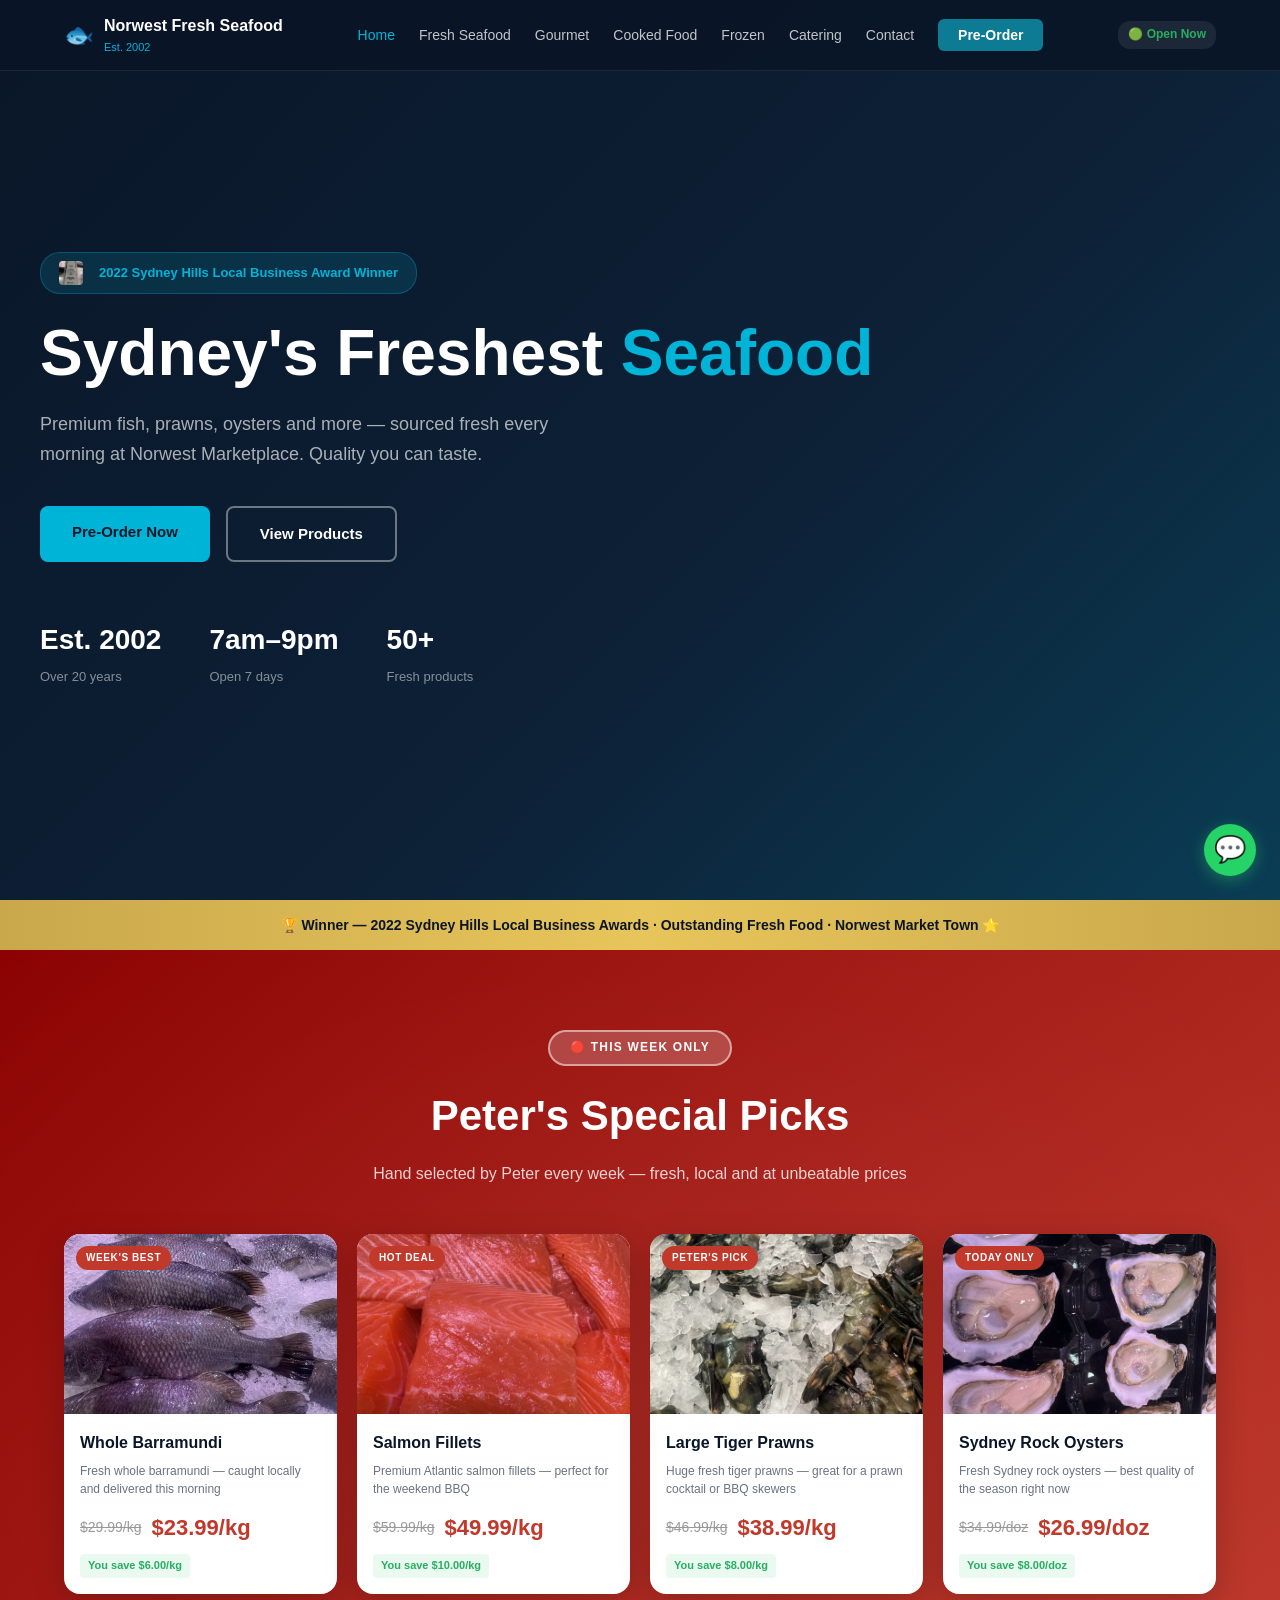
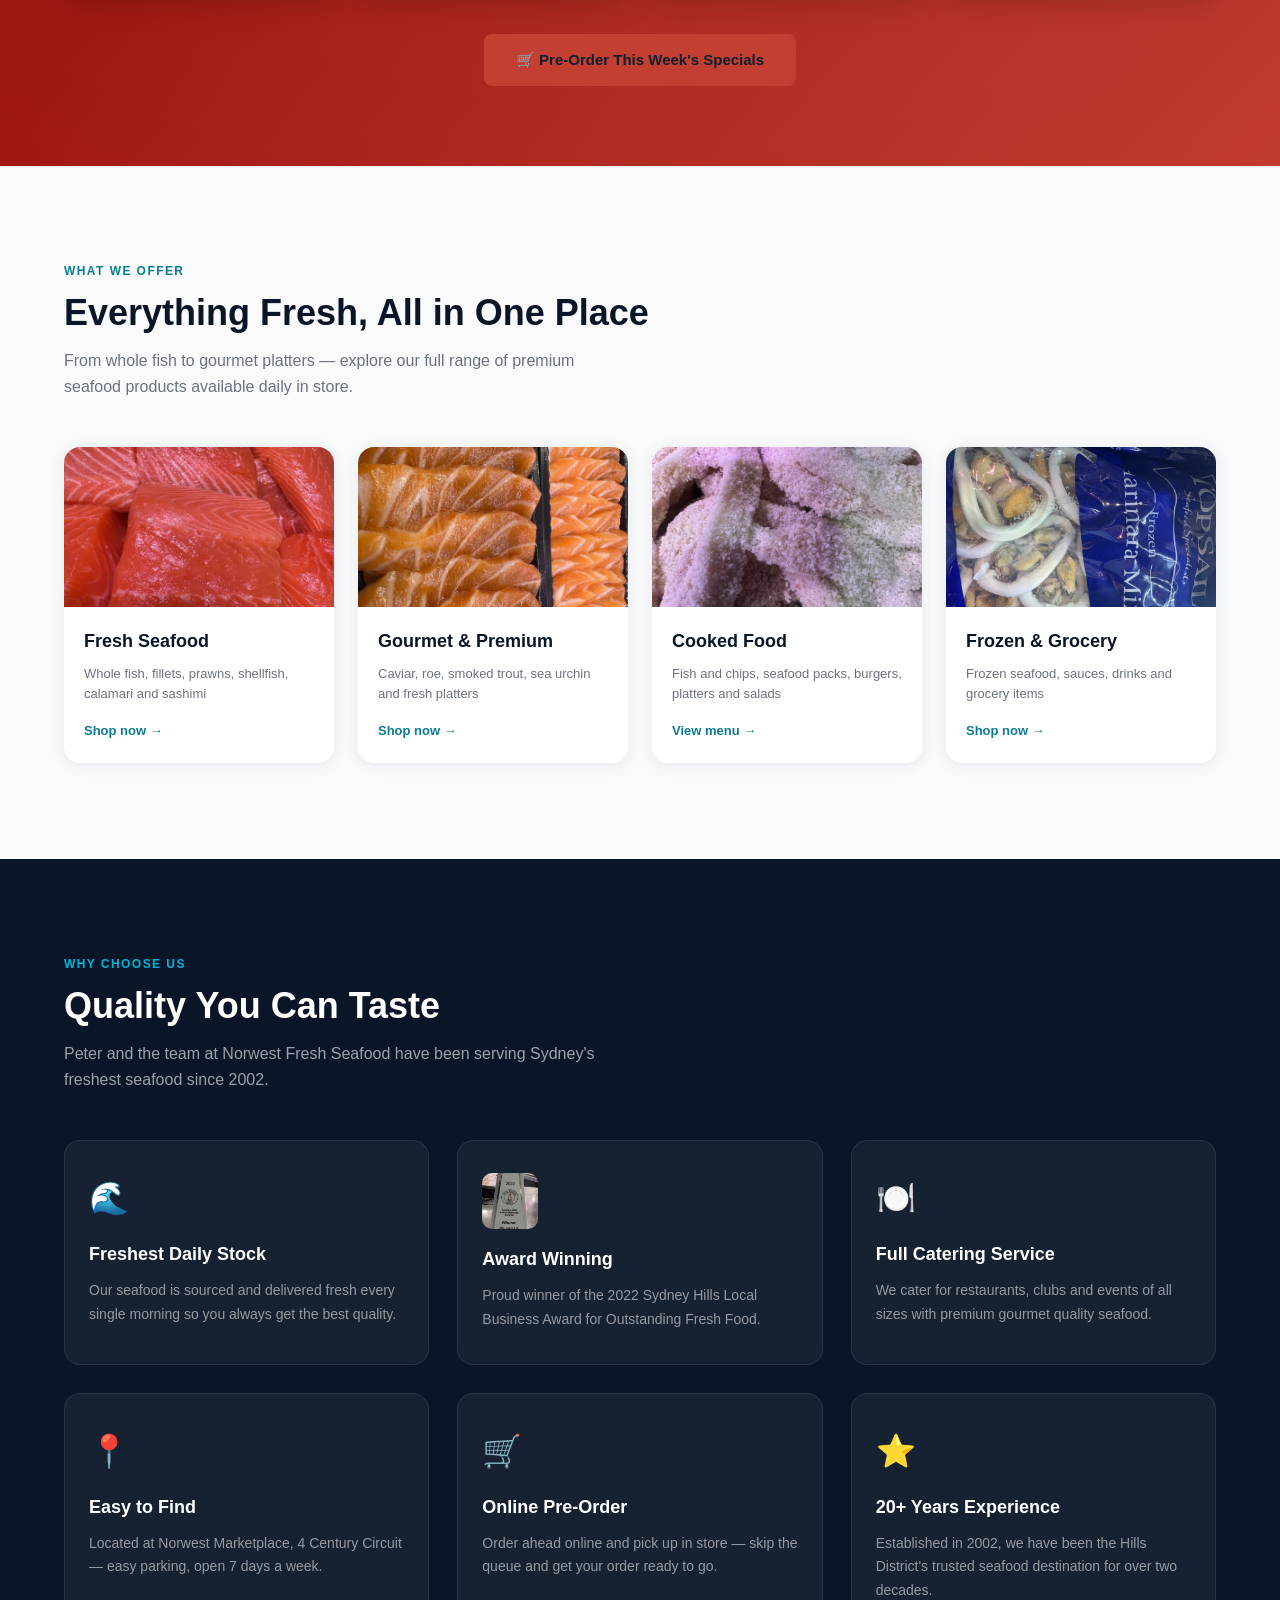
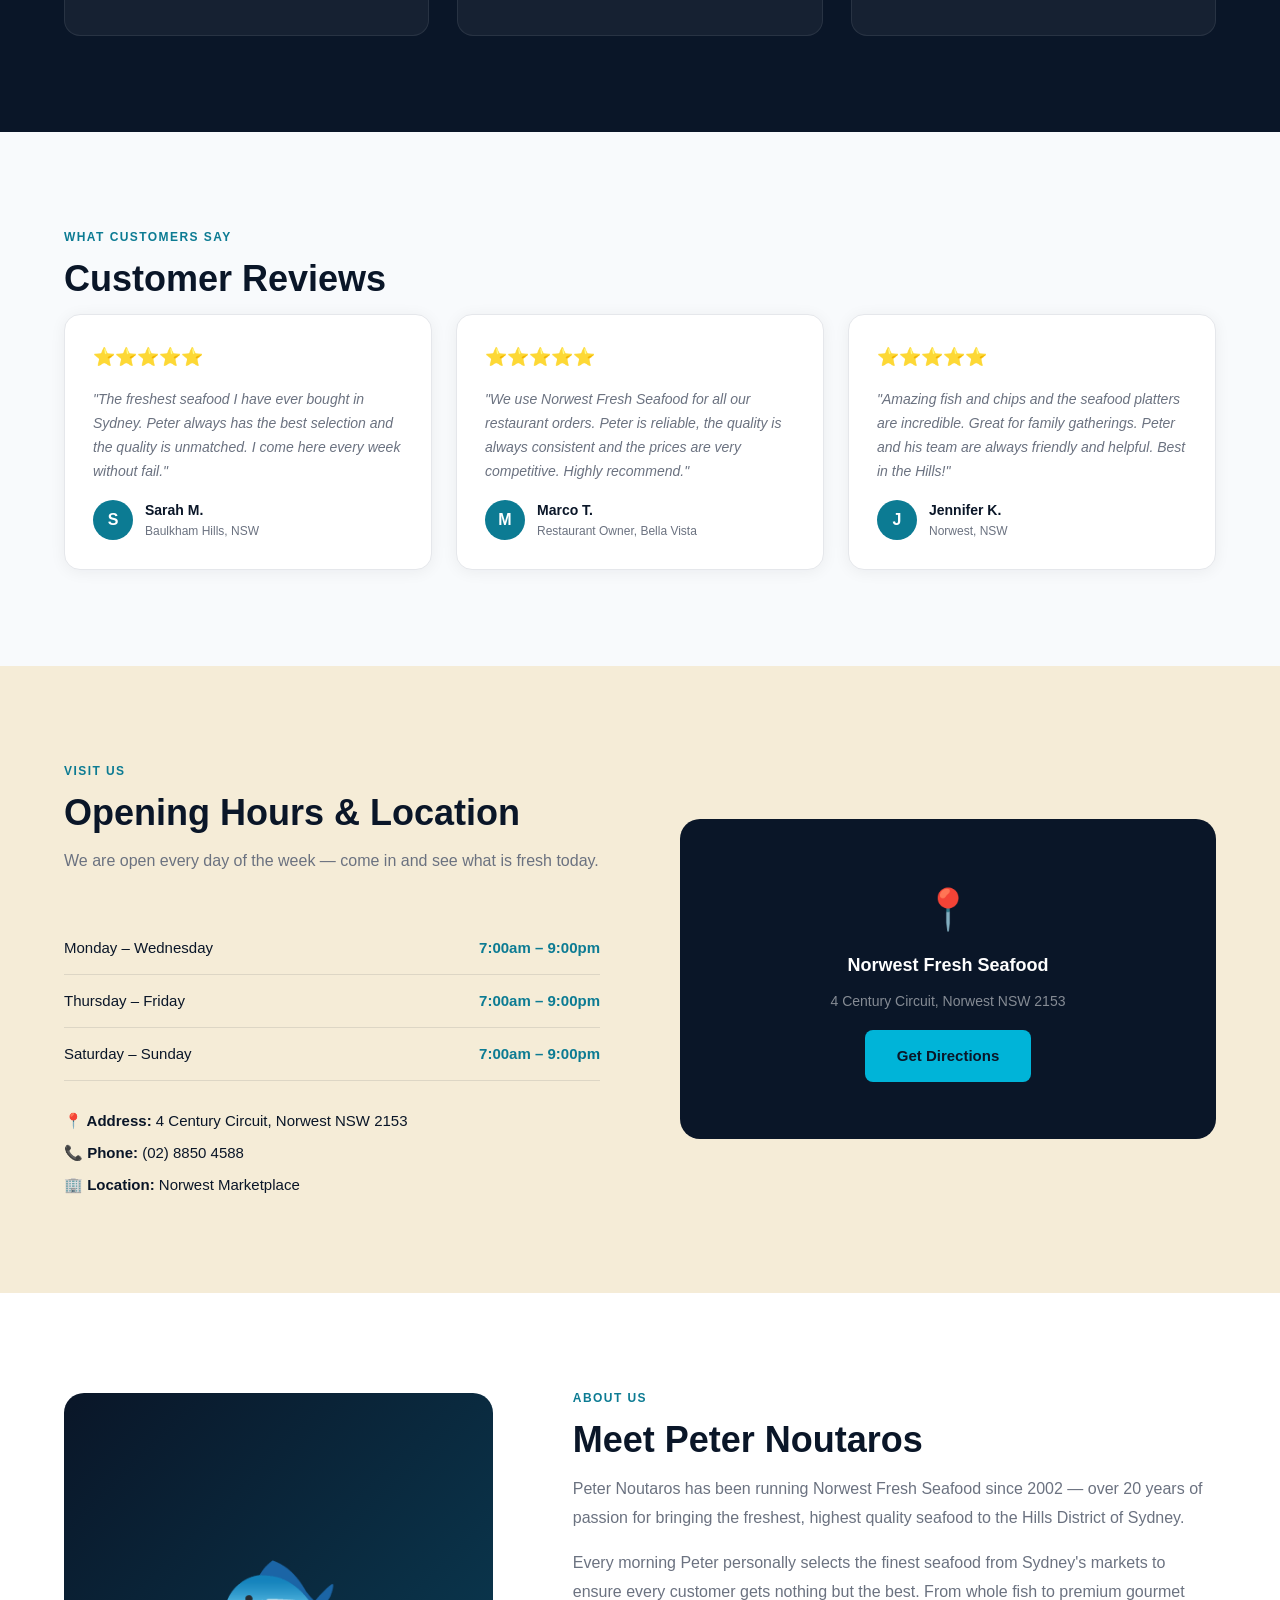
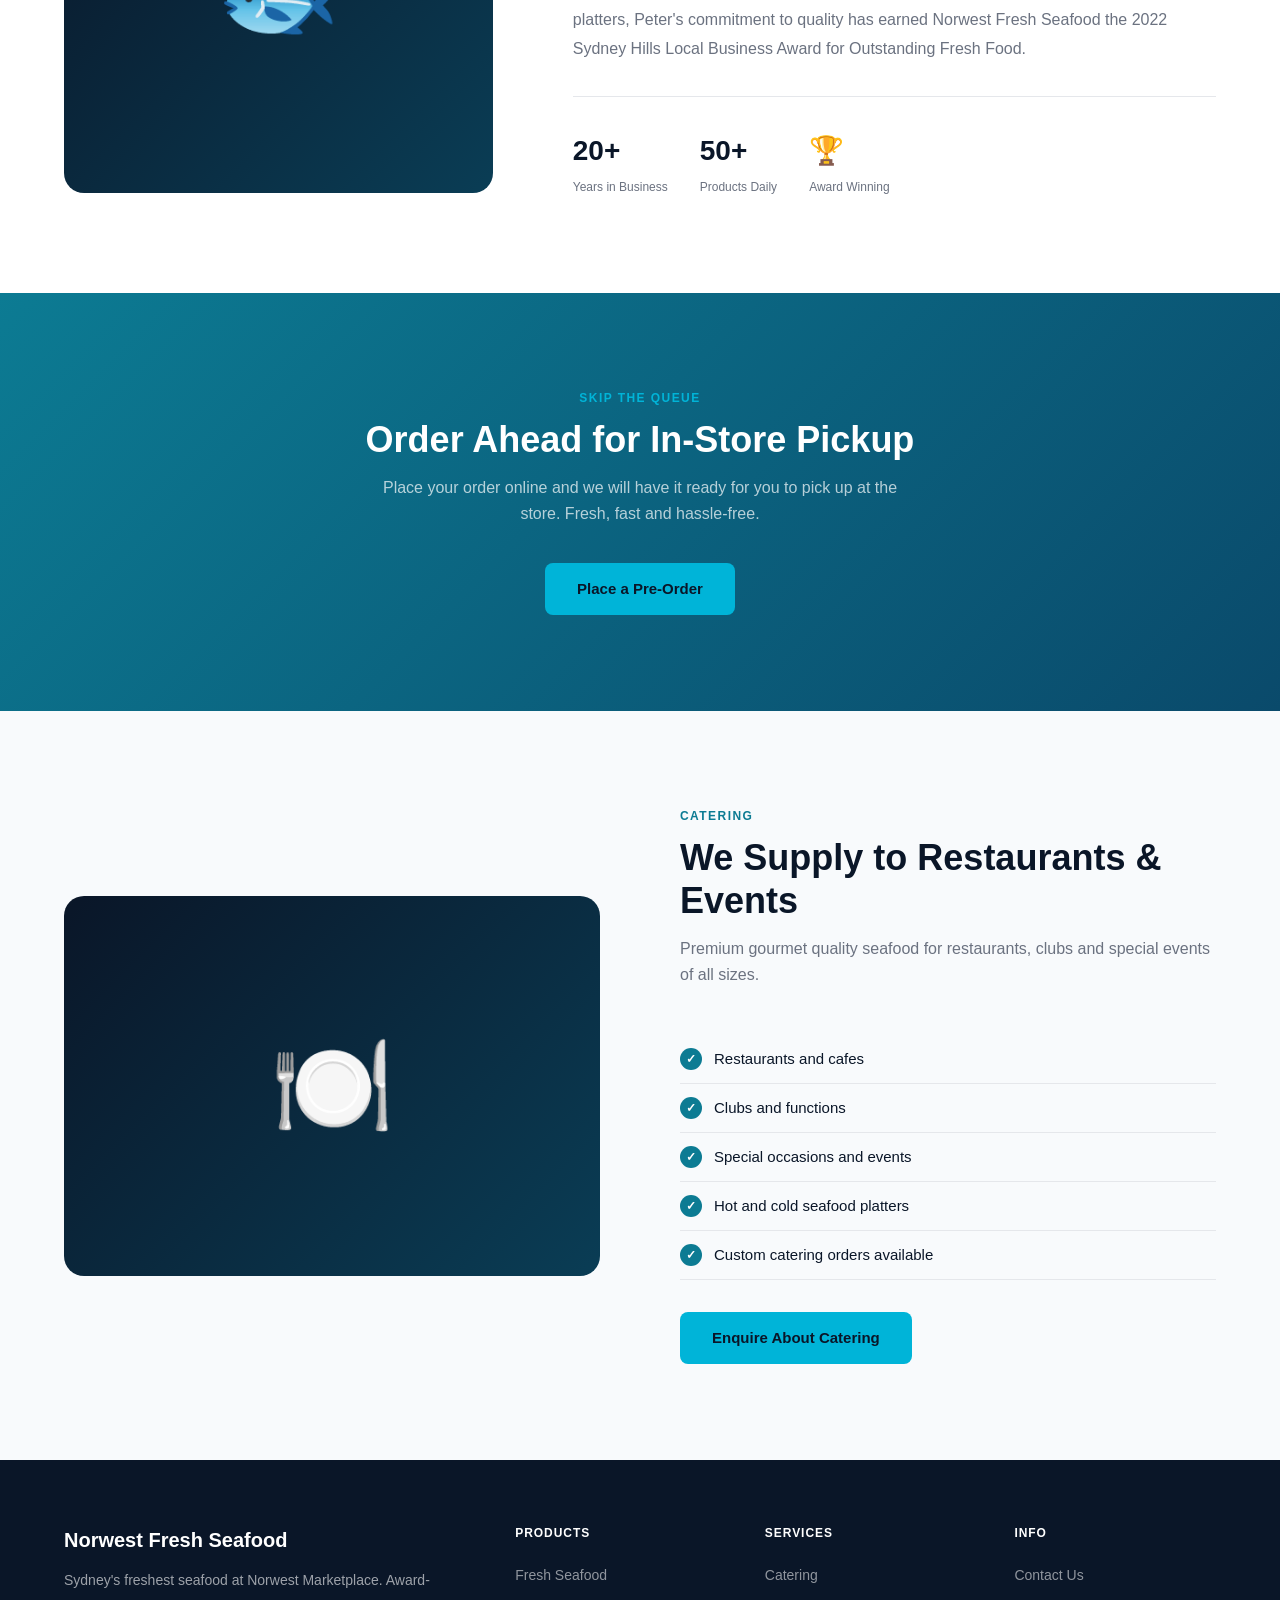
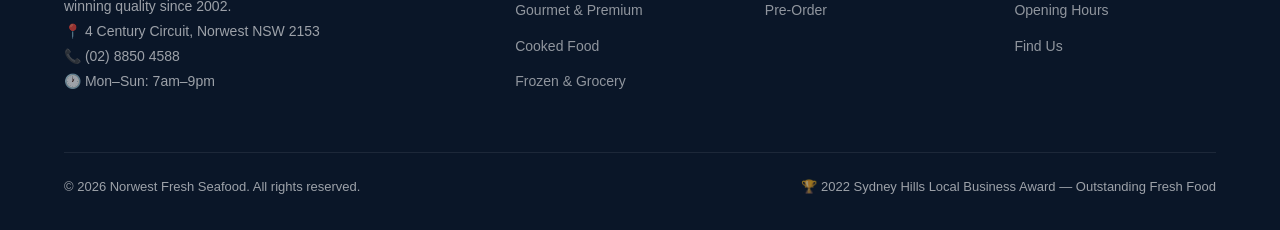
==== commit d85735f0: "final test" ====
--- a/index.html
+++ b/index.html
@@ -226,6 +226,50 @@
           <div class="why-icon">⭐</div>
           <h3>20+ Years Experience</h3>
           <p>Established in 2002, we have been the Hills District's trusted seafood destination for over two decades.</p>
+        </div>
+      </div>
+    </div>
+  </section>
+
+
+  <!-- TESTIMONIALS -->
+  <section class="testimonials">
+    <div class="container">
+      <p class="section-eyebrow">What Customers Say</p>
+      <h2 class="section-title">Customer Reviews</h2>
+      <div class="testimonials-grid">
+        <div class="testimonial-card">
+          <div class="stars">⭐⭐⭐⭐⭐</div>
+          <p class="testimonial-text">"The freshest seafood I have ever bought in Sydney. Peter always has the best selection and the quality is unmatched. I come here every week without fail."</p>
+          <div class="testimonial-author">
+            <div class="author-avatar">S</div>
+            <div>
+              <div class="author-name">Sarah M.</div>
+              <div class="author-location">Baulkham Hills, NSW</div>
+            </div>
+          </div>
+        </div>
+        <div class="testimonial-card">
+          <div class="stars">⭐⭐⭐⭐⭐</div>
+          <p class="testimonial-text">"We use Norwest Fresh Seafood for all our restaurant orders. Peter is reliable, the quality is always consistent and the prices are very competitive. Highly recommend."</p>
+          <div class="testimonial-author">
+            <div class="author-avatar">M</div>
+            <div>
+              <div class="author-name">Marco T.</div>
+              <div class="author-location">Restaurant Owner, Bella Vista</div>
+            </div>
+          </div>
+        </div>
+        <div class="testimonial-card">
+          <div class="stars">⭐⭐⭐⭐⭐</div>
+          <p class="testimonial-text">"Amazing fish and chips and the seafood platters are incredible. Great for family gatherings. Peter and his team are always friendly and helpful. Best in the Hills!"</p>
+          <div class="testimonial-author">
+            <div class="author-avatar">J</div>
+            <div>
+              <div class="author-name">Jennifer K.</div>
+              <div class="author-location">Norwest, NSW</div>
+            </div>
+          </div>
         </div>
       </div>
     </div>
@@ -260,6 +304,38 @@
     </div>
   </section>
 
+
+  <!-- ABOUT PETER -->
+  <section class="about-peter">
+    <div class="container">
+      <div class="about-layout">
+        <div class="about-img">
+          <div class="about-img-placeholder">🐟</div>
+        </div>
+        <div class="about-content">
+          <p class="section-eyebrow">About Us</p>
+          <h2 class="section-title">Meet Peter Noutaros</h2>
+          <p class="about-text">Peter Noutaros has been running Norwest Fresh Seafood since 2002 — over 20 years of passion for bringing the freshest, highest quality seafood to the Hills District of Sydney.</p>
+          <p class="about-text">Every morning Peter personally selects the finest seafood from Sydney's markets to ensure every customer gets nothing but the best. From whole fish to premium gourmet platters, Peter's commitment to quality has earned Norwest Fresh Seafood the 2022 Sydney Hills Local Business Award for Outstanding Fresh Food.</p>
+          <div class="about-stats">
+            <div class="about-stat">
+              <span class="about-stat-num">20+</span>
+              <span class="about-stat-label">Years in Business</span>
+            </div>
+            <div class="about-stat">
+              <span class="about-stat-num">50+</span>
+              <span class="about-stat-label">Products Daily</span>
+            </div>
+            <div class="about-stat">
+              <span class="about-stat-num">🏆</span>
+              <span class="about-stat-label">Award Winning</span>
+            </div>
+          </div>
+        </div>
+      </div>
+    </div>
+  </section>
+
   <!-- PRE-ORDER CTA -->
   <section class="preorder-cta">
     <div class="container">
--- a/css/style.css
+++ b/css/style.css
@@ -1211,3 +1211,155 @@
   #backToTop { bottom: 130px; }
   #whatsapp { bottom: 70px; }
 }
+
+/* ── ABOUT PETER ── */
+.about-peter {
+  padding: 96px 0;
+  background: var(--white);
+}
+
+.about-layout {
+  display: grid;
+  grid-template-columns: 1fr 1.5fr;
+  gap: 80px;
+  align-items: center;
+}
+
+.about-img {
+  position: relative;
+}
+
+.about-img-placeholder {
+  background: linear-gradient(135deg, var(--navy), #0A3D55);
+  border-radius: 20px;
+  height: 400px;
+  display: flex;
+  align-items: center;
+  justify-content: center;
+  font-size: 100px;
+}
+
+.about-text {
+  font-size: 16px;
+  color: var(--grey);
+  line-height: 1.8;
+  margin-bottom: 16px;
+}
+
+.about-stats {
+  display: flex;
+  gap: 32px;
+  margin-top: 32px;
+  padding-top: 32px;
+  border-top: 1px solid #E5E7EB;
+}
+
+.about-stat {
+  display: flex;
+  flex-direction: column;
+  gap: 4px;
+}
+
+.about-stat-num {
+  font-size: 28px;
+  font-weight: 800;
+  color: var(--navy);
+}
+
+.about-stat-label {
+  font-size: 12px;
+  color: var(--grey);
+}
+
+/* ── TESTIMONIALS ── */
+.testimonials {
+  padding: 96px 0;
+  background: var(--light);
+}
+
+.testimonials-grid {
+  display: grid;
+  grid-template-columns: repeat(3, 1fr);
+  gap: 24px;
+}
+
+.testimonial-card {
+  background: var(--white);
+  border-radius: 16px;
+  padding: 28px;
+  box-shadow: 0 2px 16px rgba(10,22,40,0.06);
+  border: 1px solid #E5E7EB;
+  display: flex;
+  flex-direction: column;
+  gap: 16px;
+}
+
+.stars {
+  font-size: 18px;
+}
+
+.testimonial-text {
+  font-size: 14px;
+  color: var(--grey);
+  line-height: 1.7;
+  font-style: italic;
+  flex: 1;
+}
+
+.testimonial-author {
+  display: flex;
+  align-items: center;
+  gap: 12px;
+}
+
+.author-avatar {
+  width: 40px;
+  height: 40px;
+  background: var(--teal);
+  color: var(--white);
+  border-radius: 50%;
+  display: flex;
+  align-items: center;
+  justify-content: center;
+  font-weight: 700;
+  font-size: 16px;
+  flex-shrink: 0;
+}
+
+.author-name {
+  font-size: 14px;
+  font-weight: 700;
+  color: var(--navy);
+}
+
+.author-location {
+  font-size: 12px;
+  color: var(--grey);
+}
+
+/* ── CATERING FORM ── */
+.catering-form-section {
+  margin-top: 64px;
+  padding-top: 64px;
+  border-top: 1px solid #E5E7EB;
+}
+
+.catering-form {
+  max-width: 700px;
+  background: var(--white);
+  border-radius: 16px;
+  padding: 40px;
+  box-shadow: 0 2px 16px rgba(10,22,40,0.08);
+  border: 1px solid #E5E7EB;
+}
+
+/* ── RESPONSIVE ── */
+@media (max-width: 1024px) {
+  .about-layout { grid-template-columns: 1fr; }
+  .testimonials-grid { grid-template-columns: 1fr; }
+}
+
+@media (max-width: 768px) {
+  .about-stats { gap: 20px; flex-wrap: wrap; }
+  .catering-form { padding: 24px; }
+}
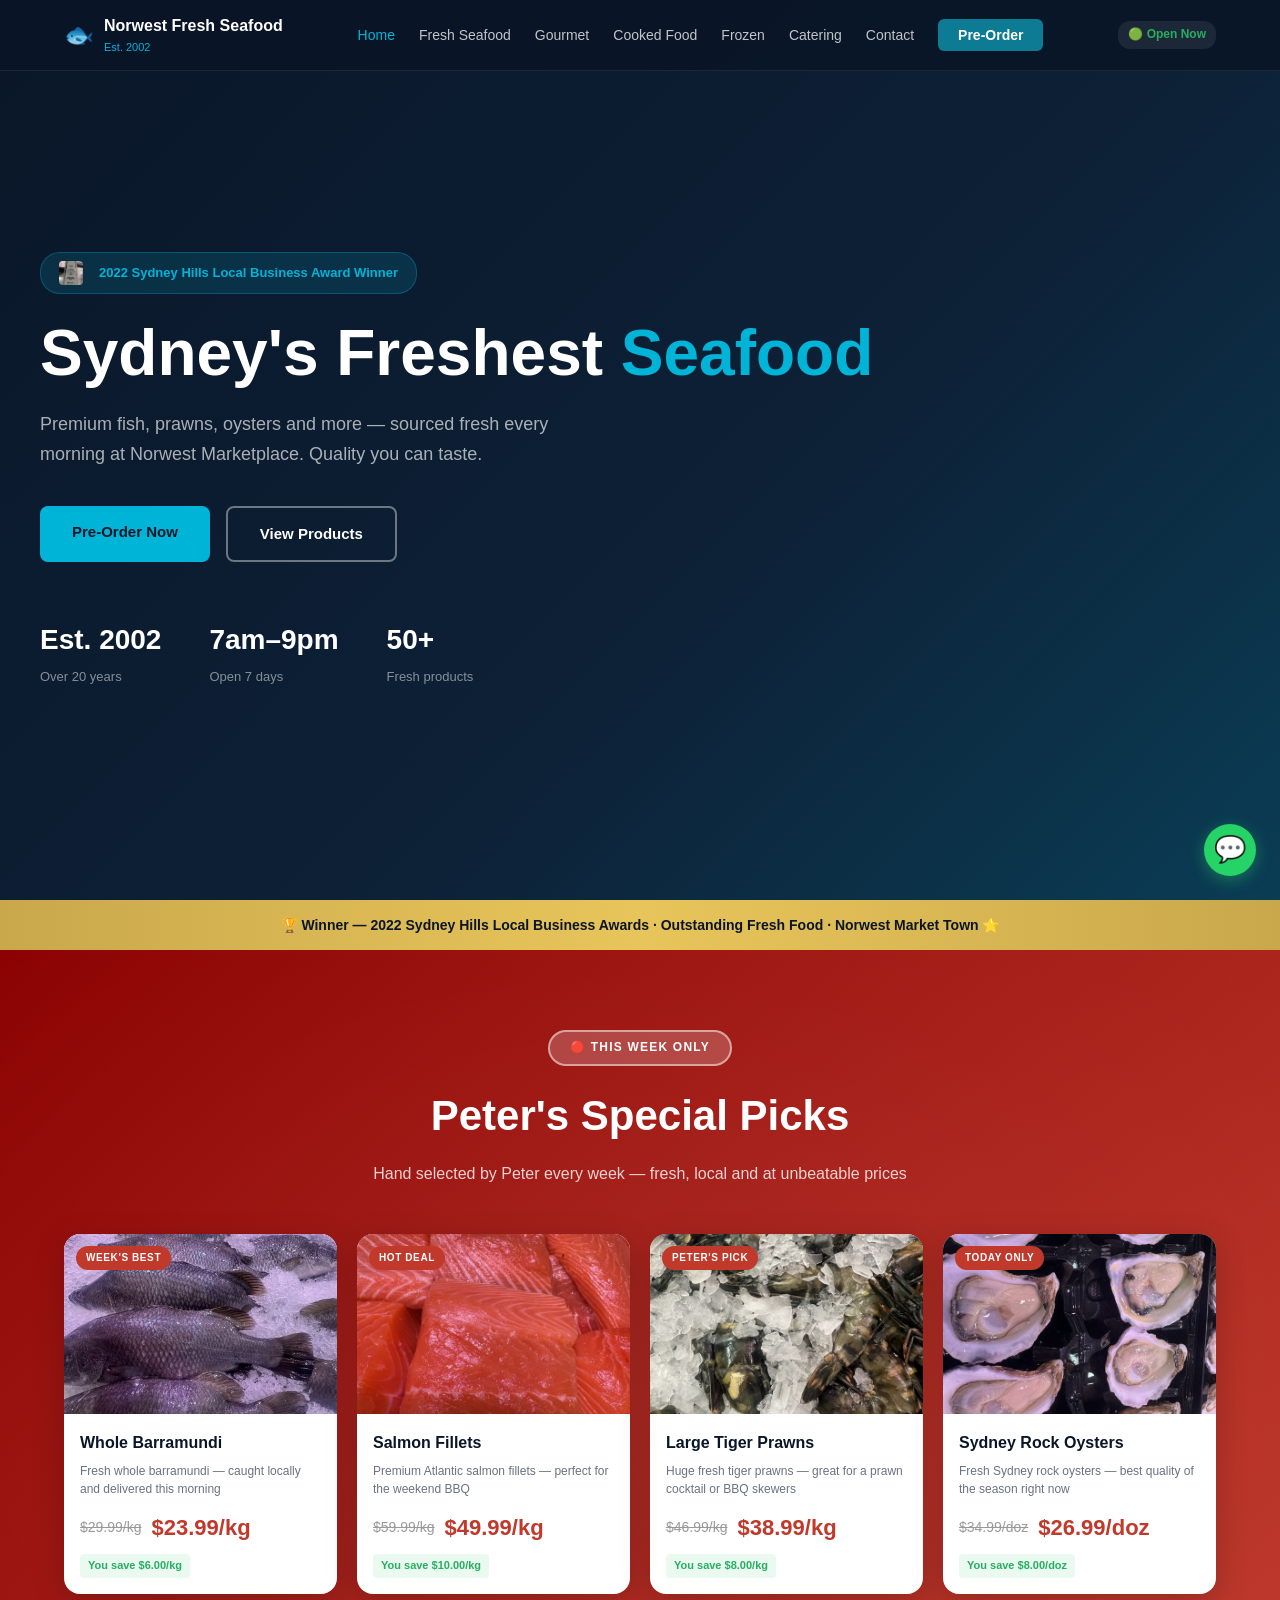
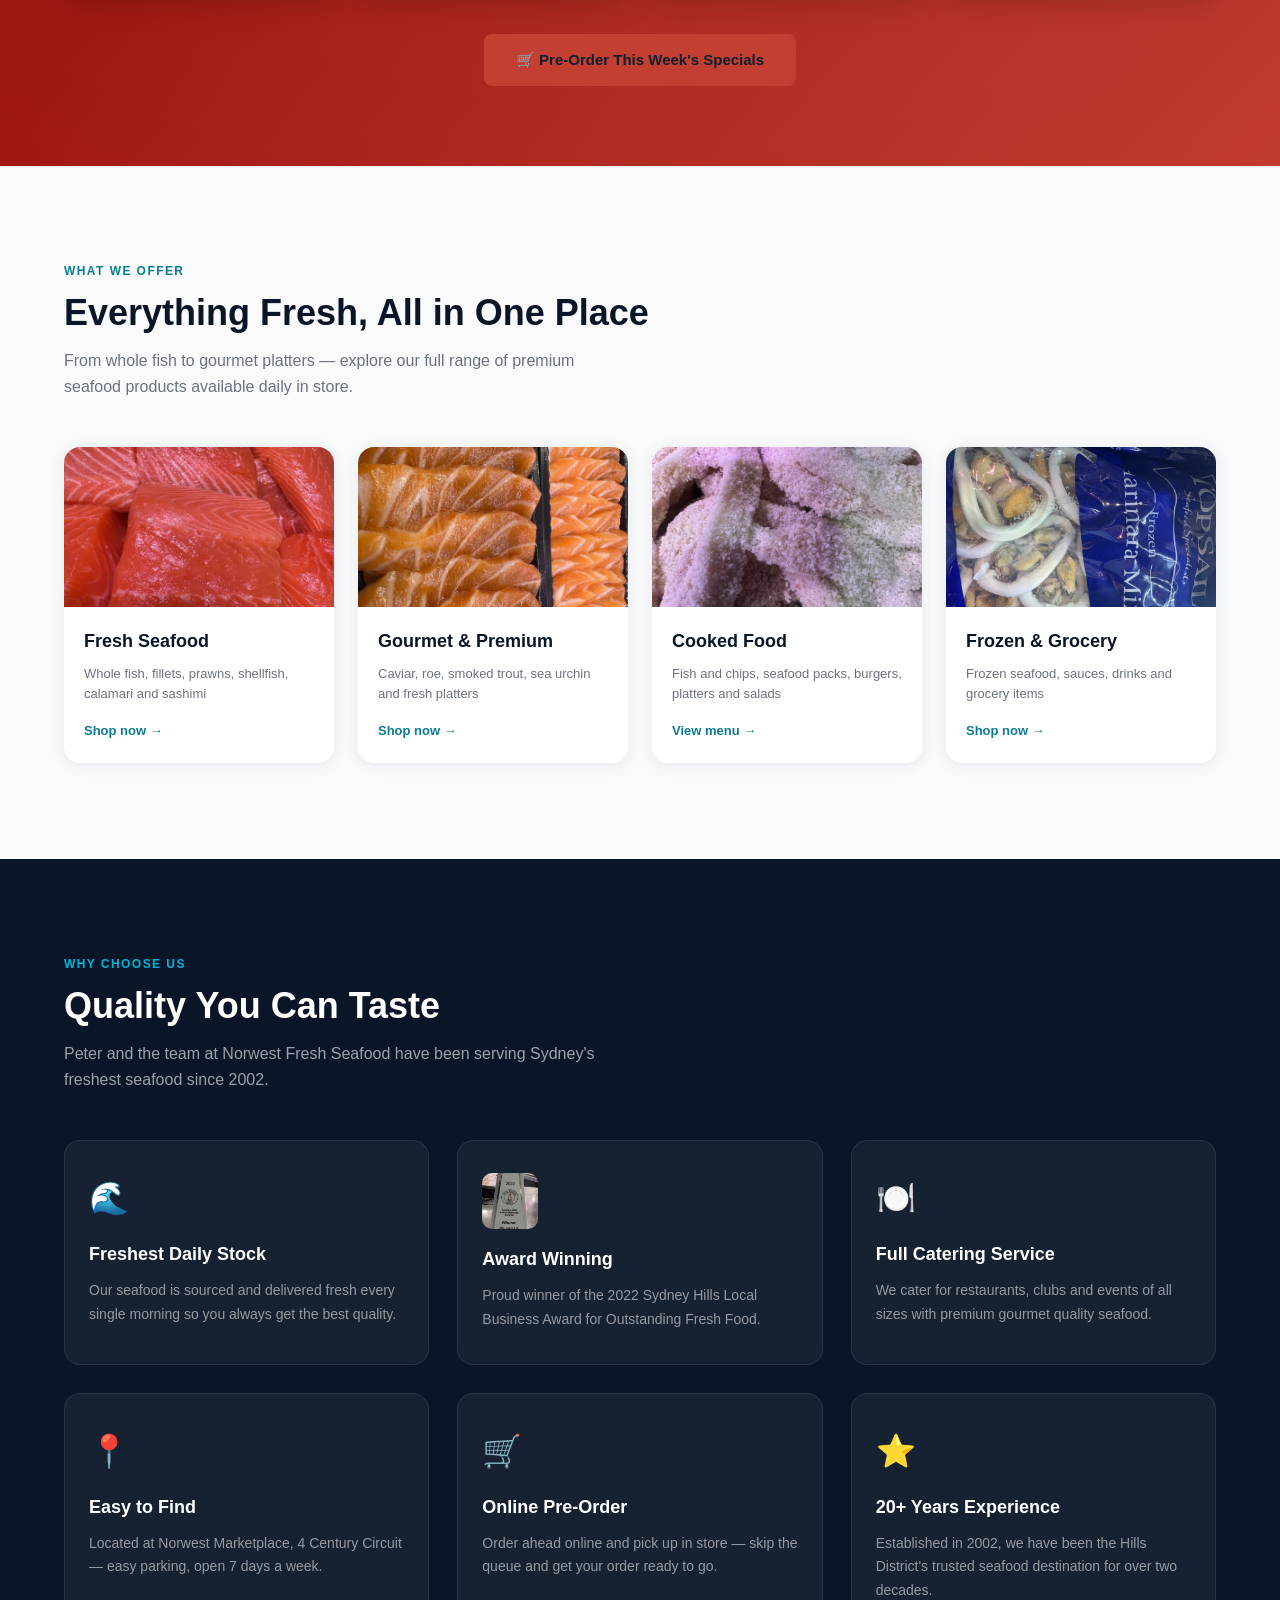
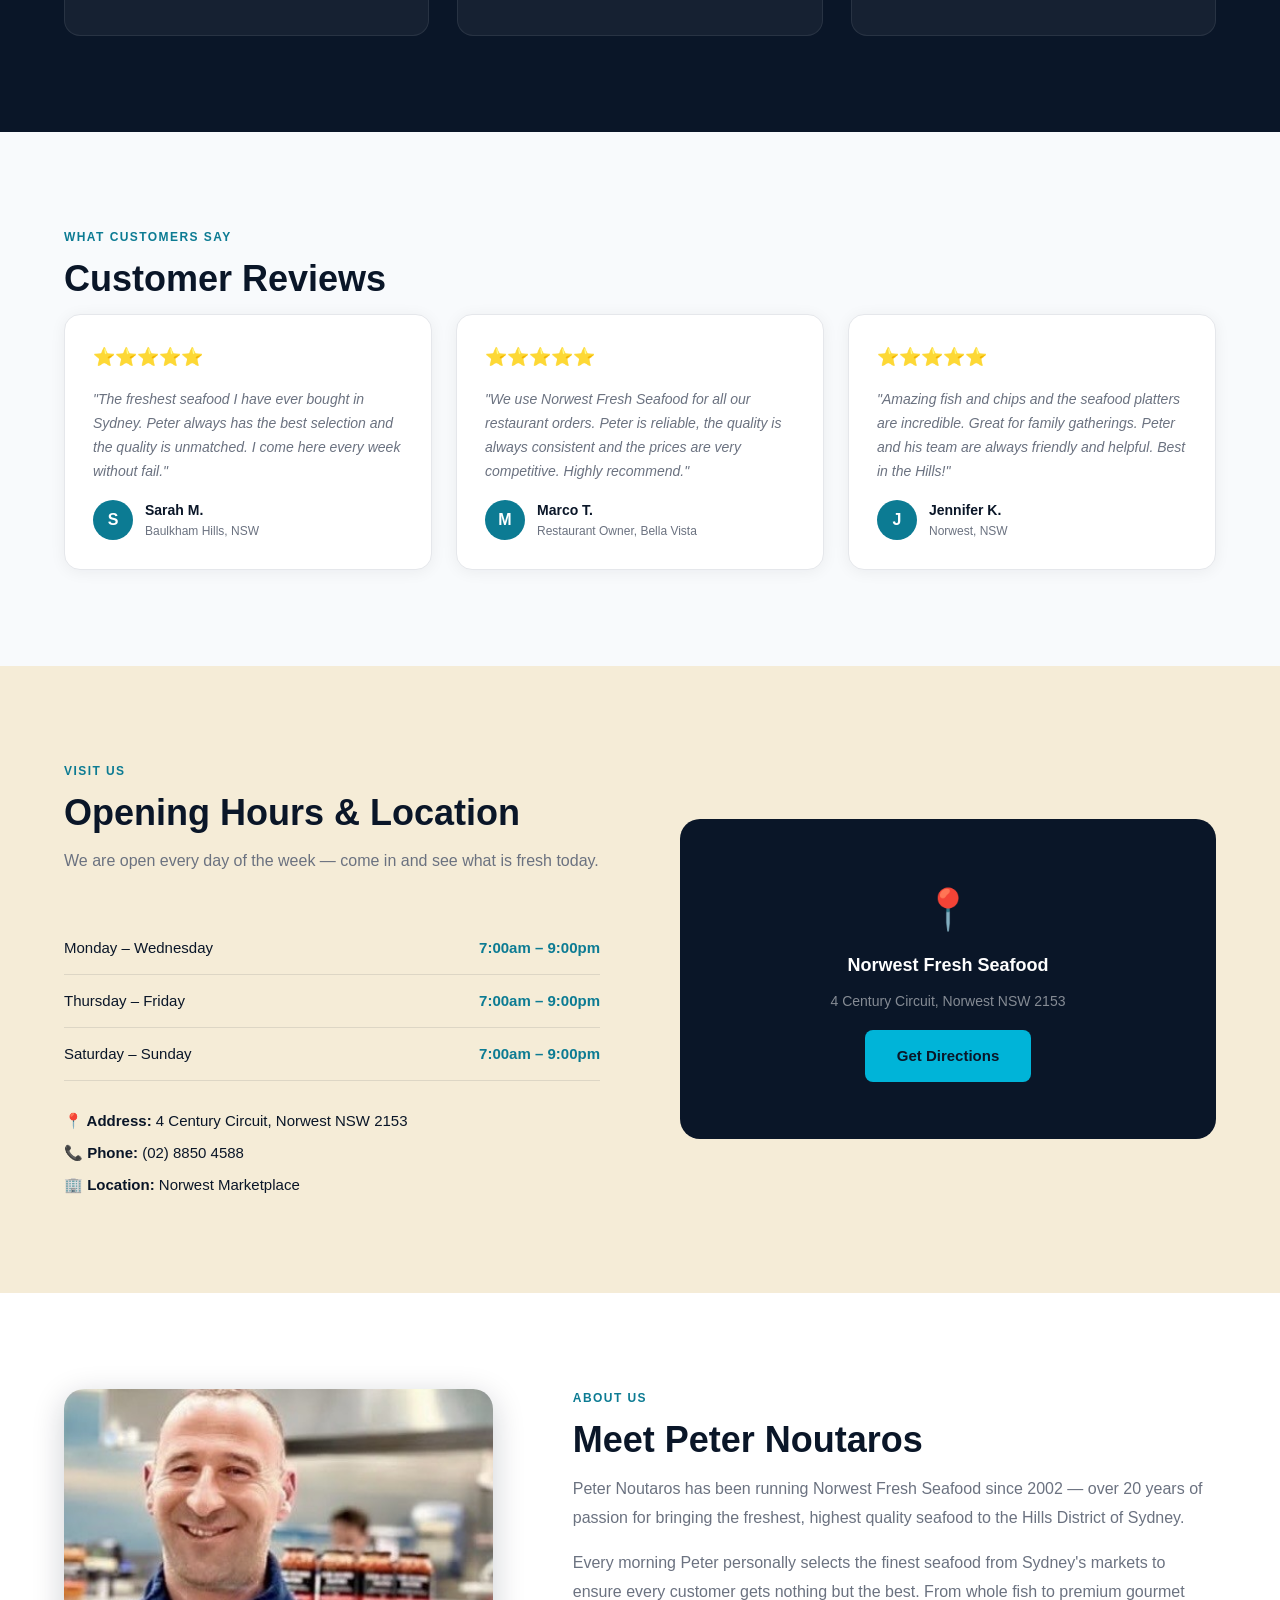
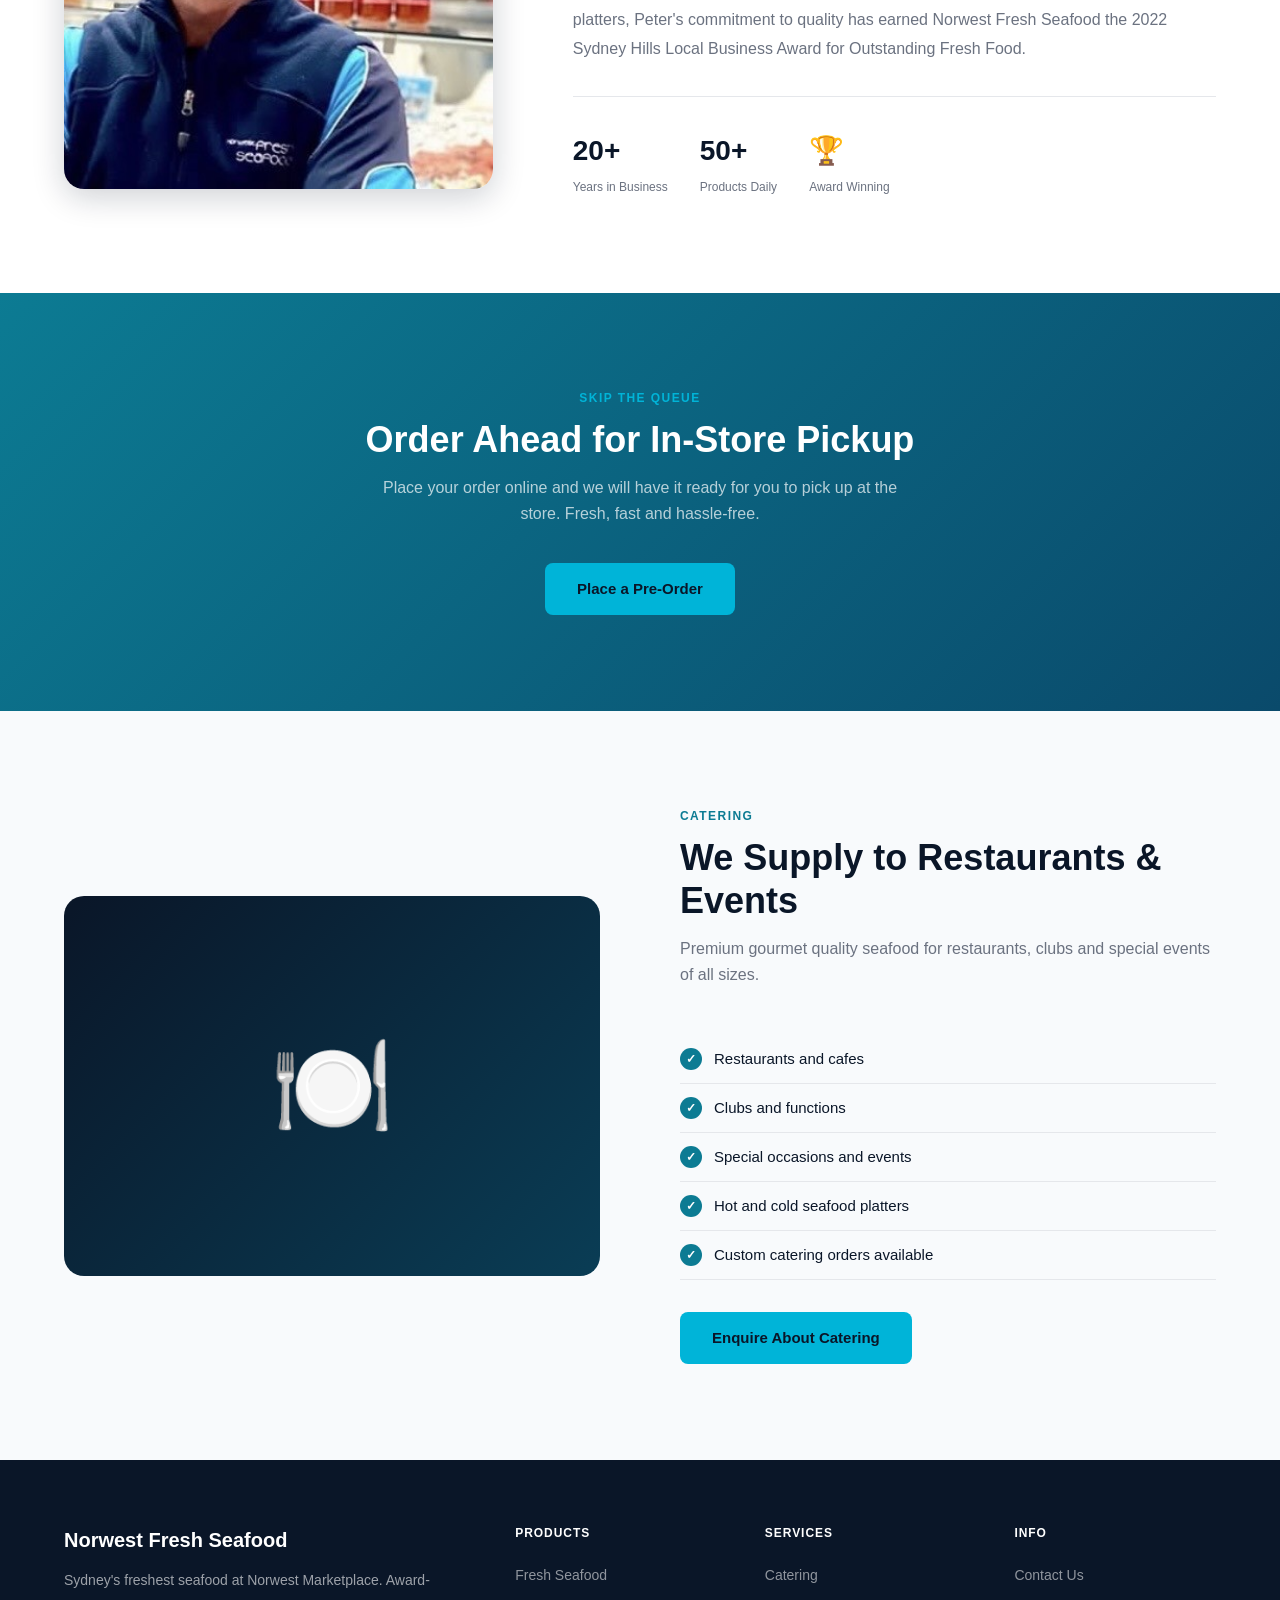
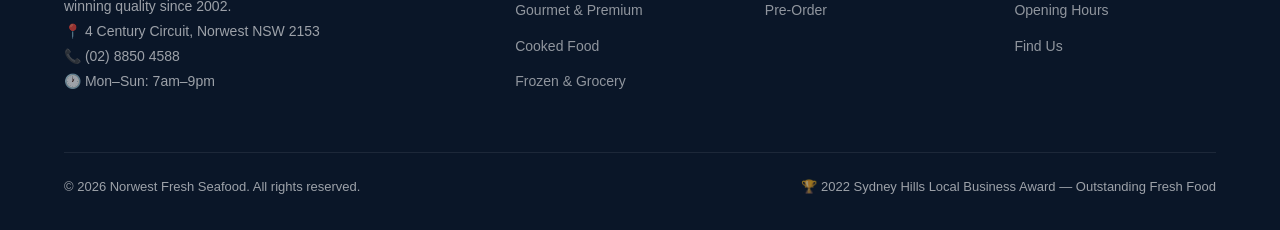
==== commit 50d3f83c: "photo" ====
--- a/index.html
+++ b/index.html
@@ -310,7 +310,7 @@
     <div class="container">
       <div class="about-layout">
         <div class="about-img">
-          <div class="about-img-placeholder">🐟</div>
+          <img src="images/peter-noutaros.jpg" alt="Peter Noutaros — Owner of Norwest Fresh Seafood" style="width:100%;height:400px;object-fit:cover;object-position:center top;border-radius:20px;box-shadow:0 8px 32px rgba(10,22,40,0.2);">
         </div>
         <div class="about-content">
           <p class="section-eyebrow">About Us</p>
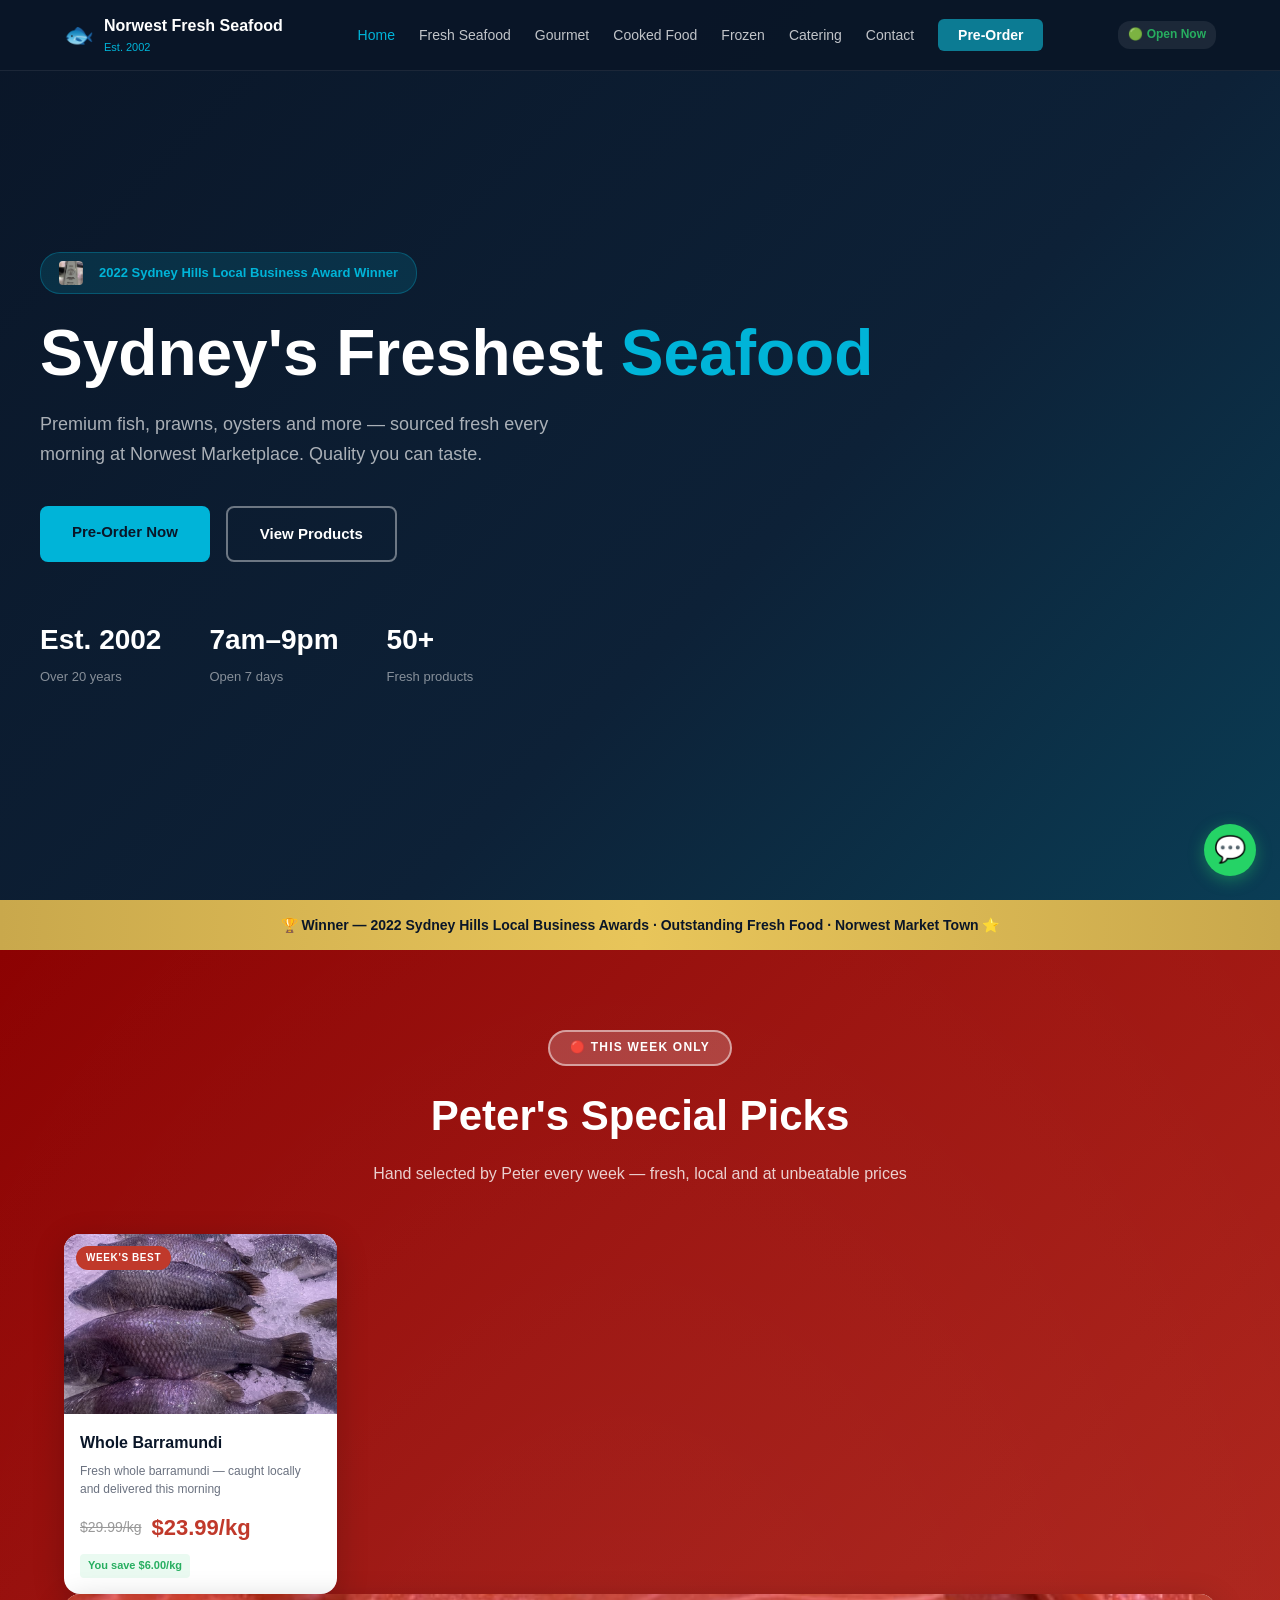
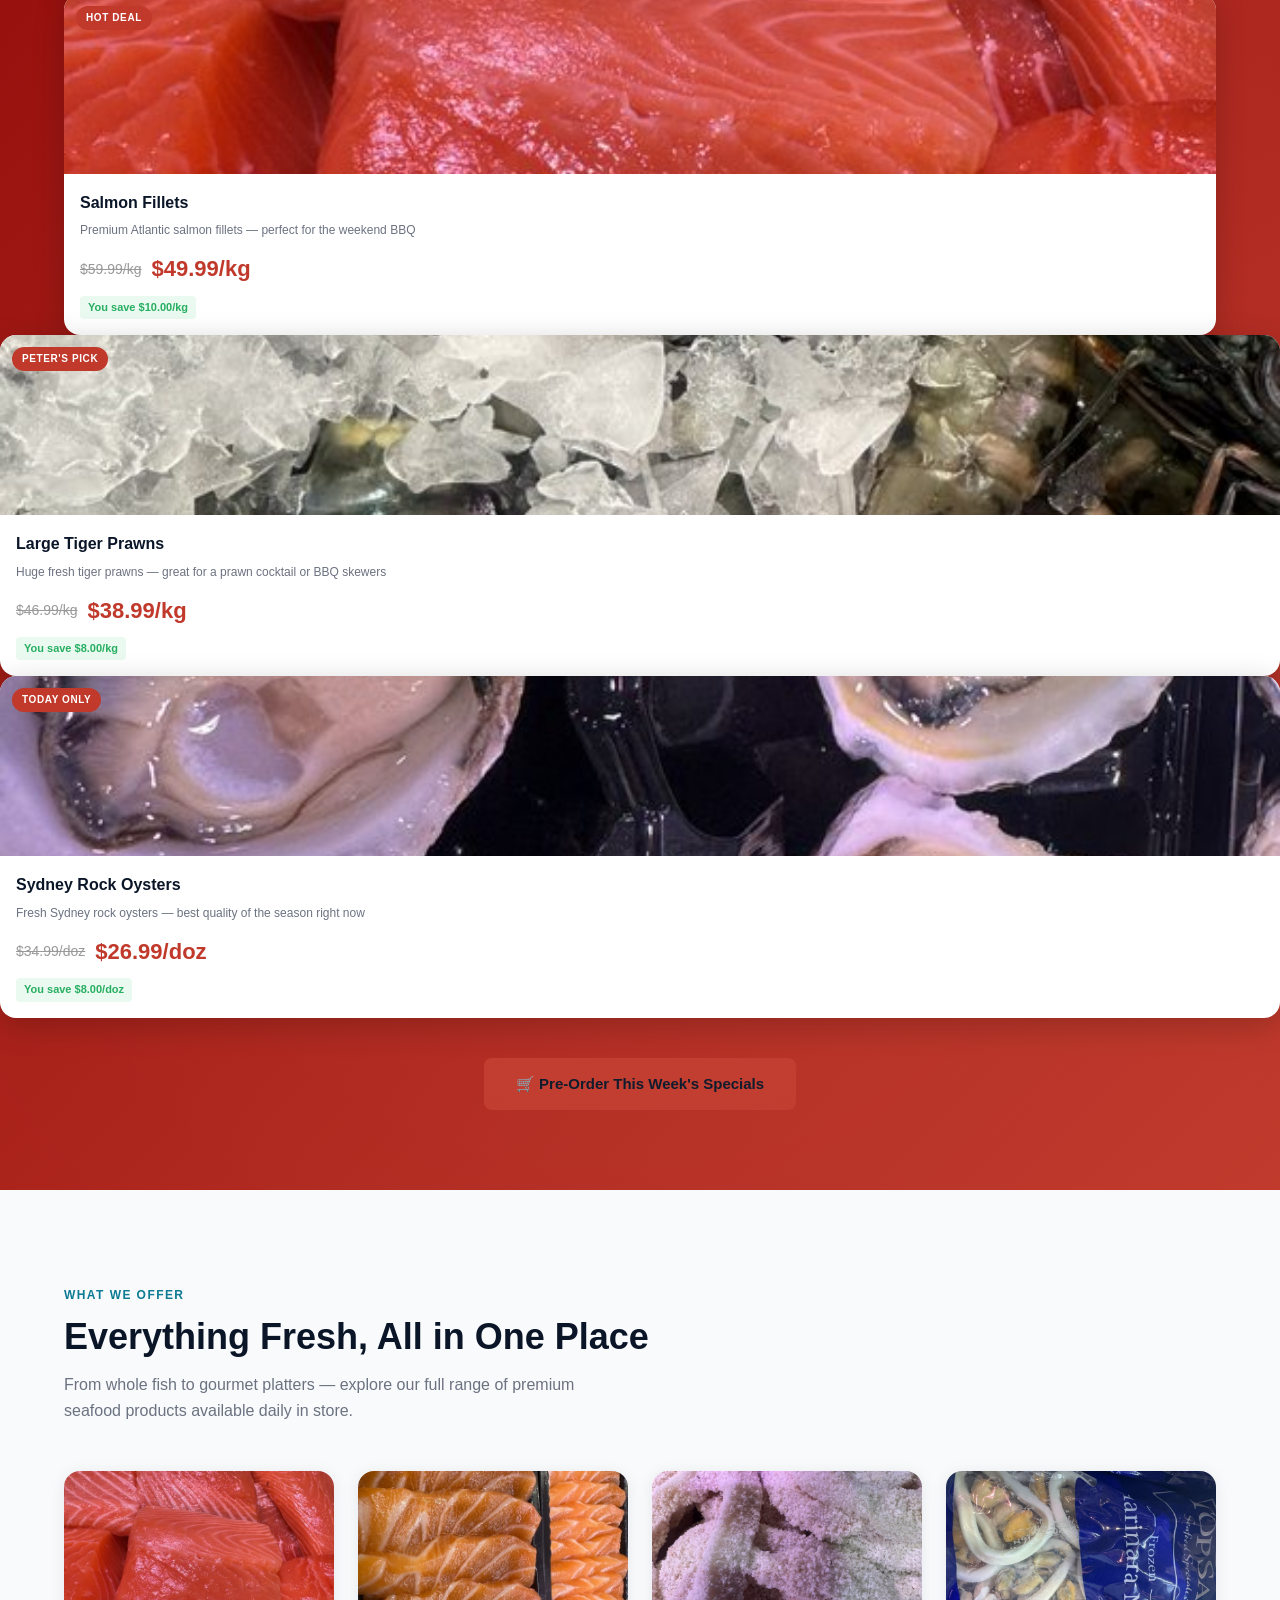
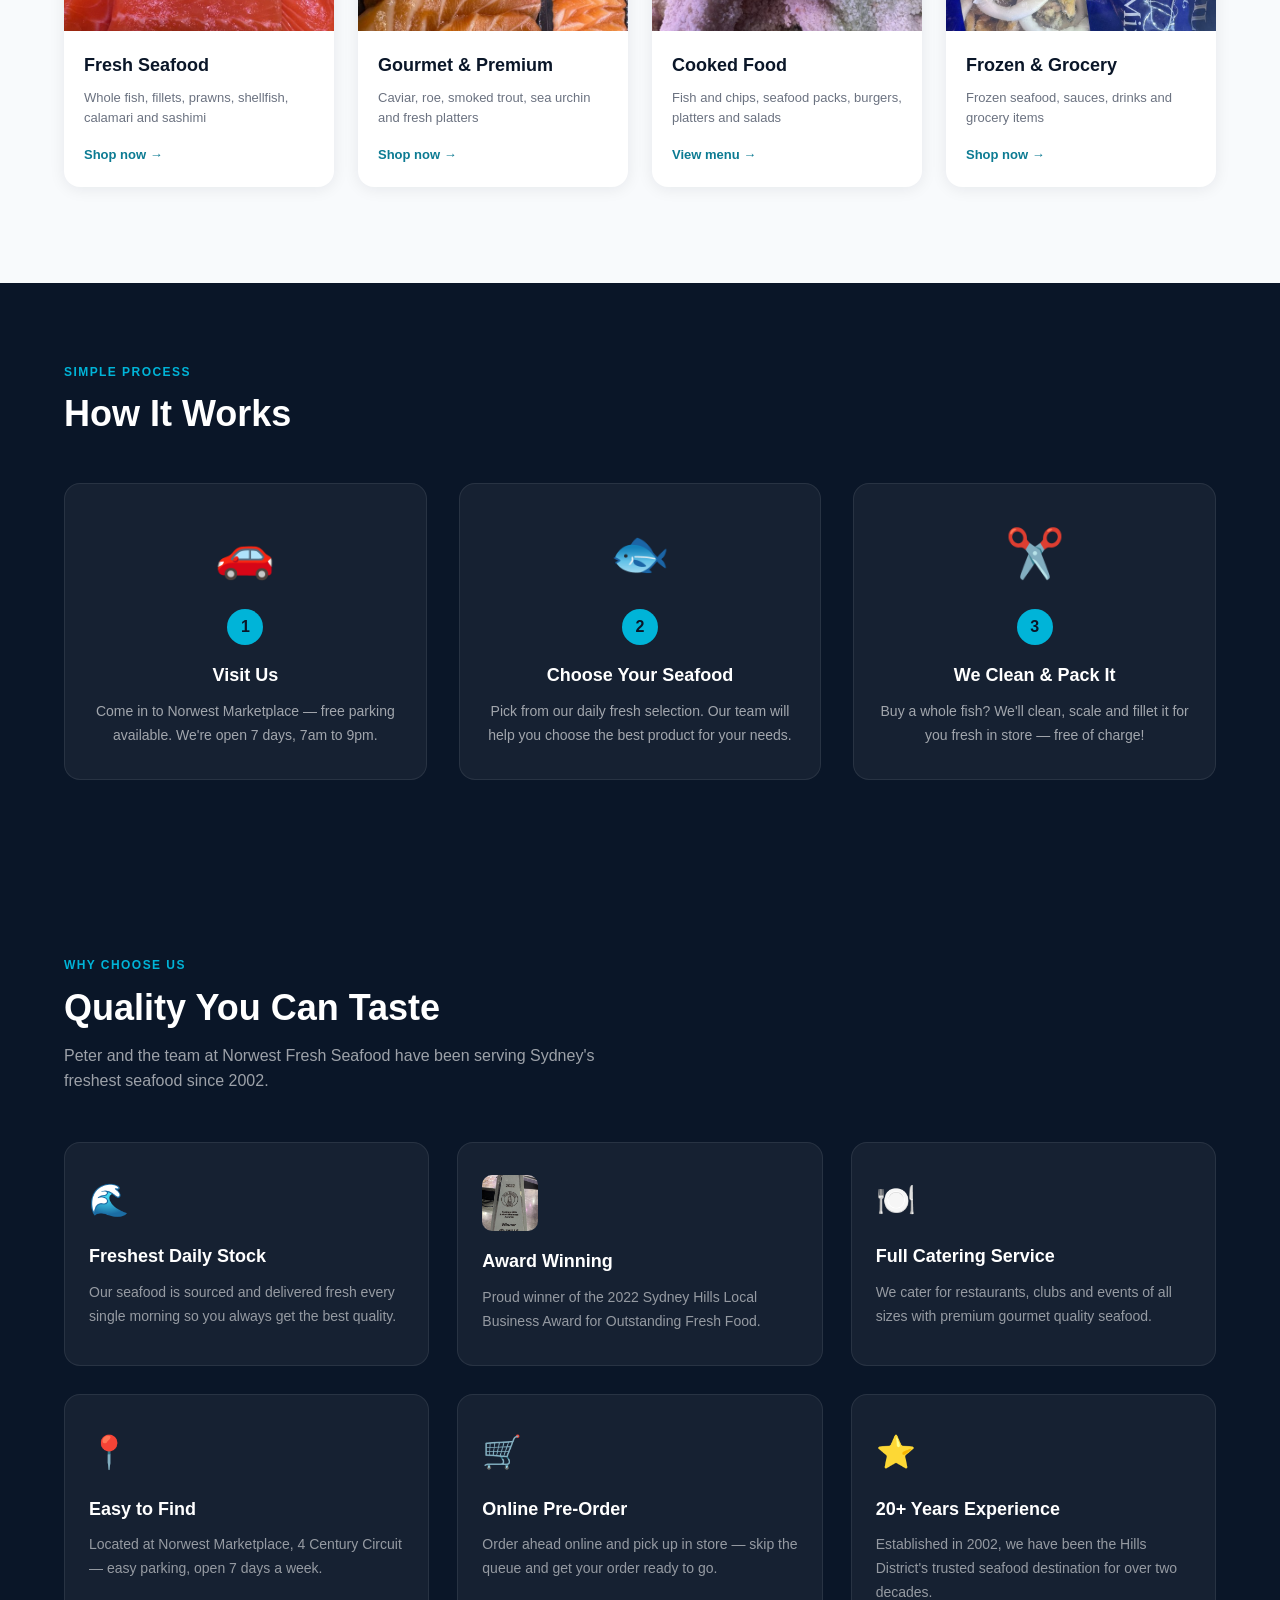
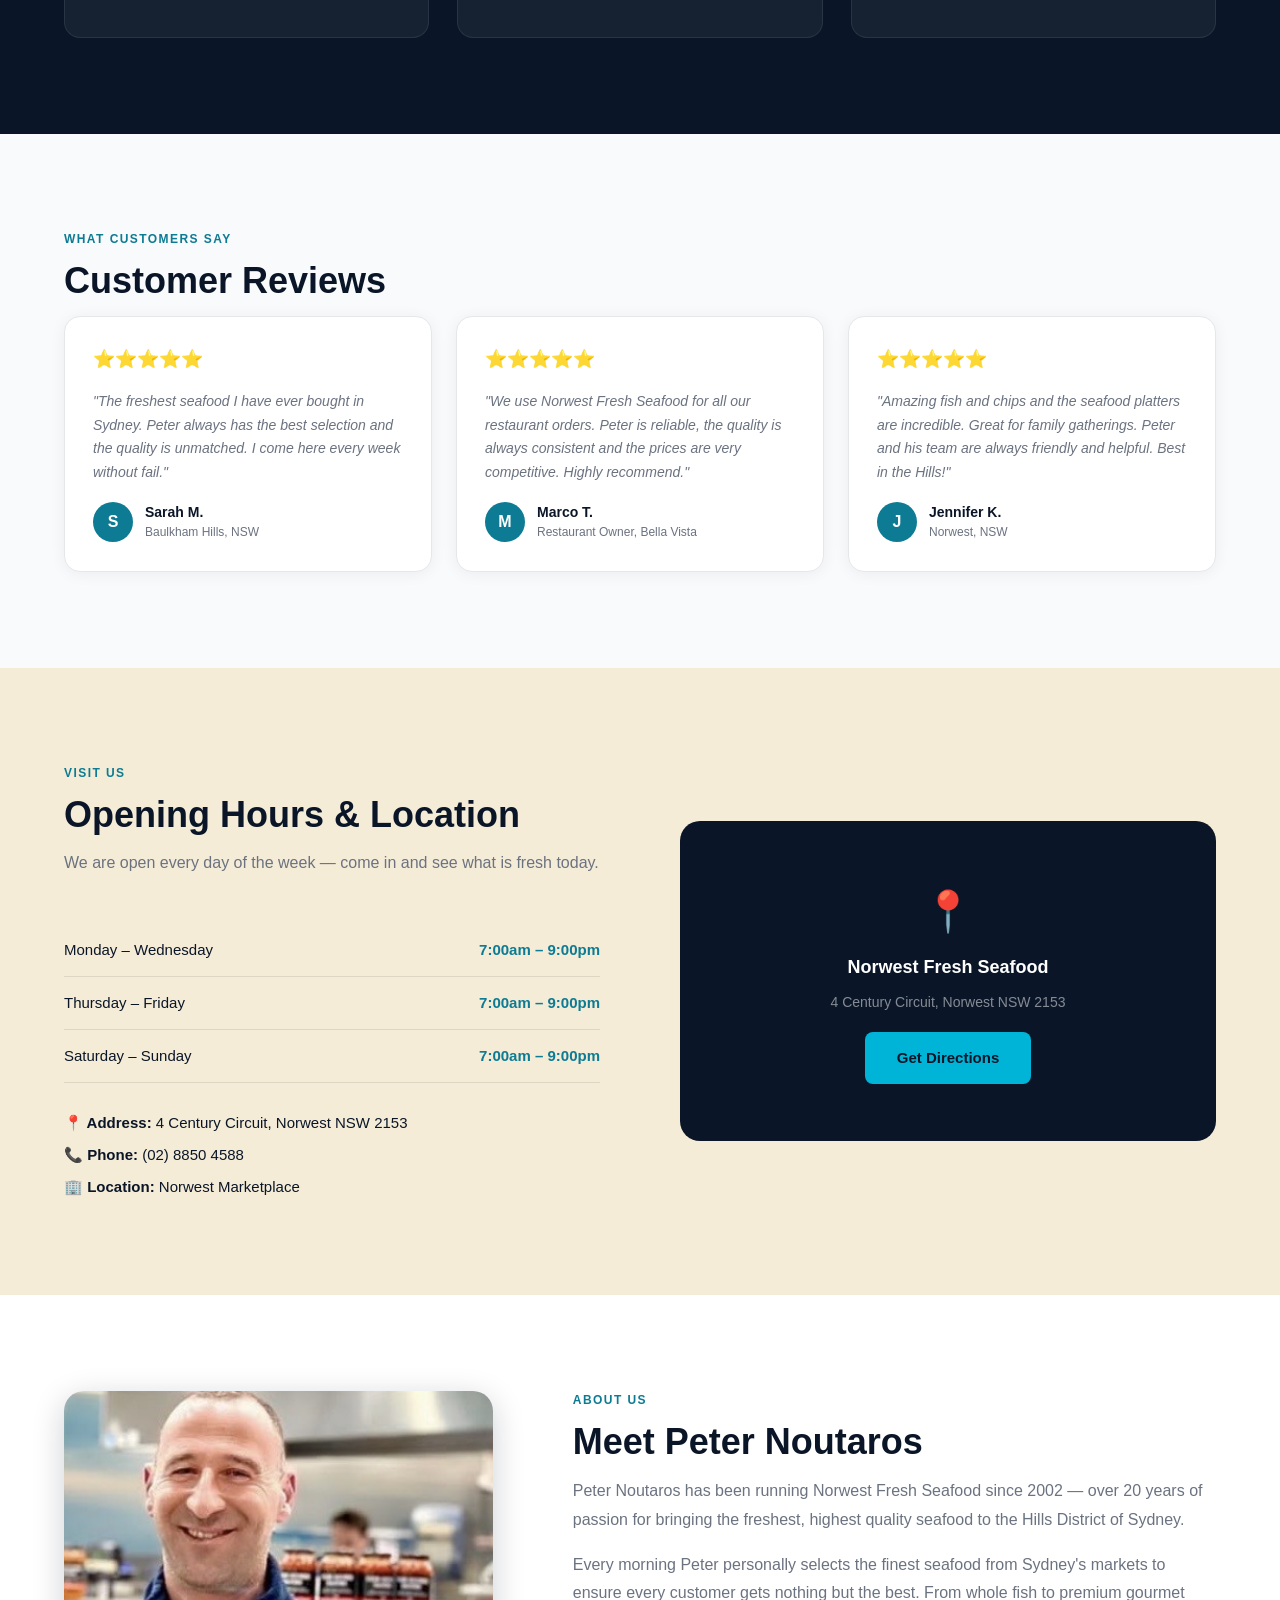
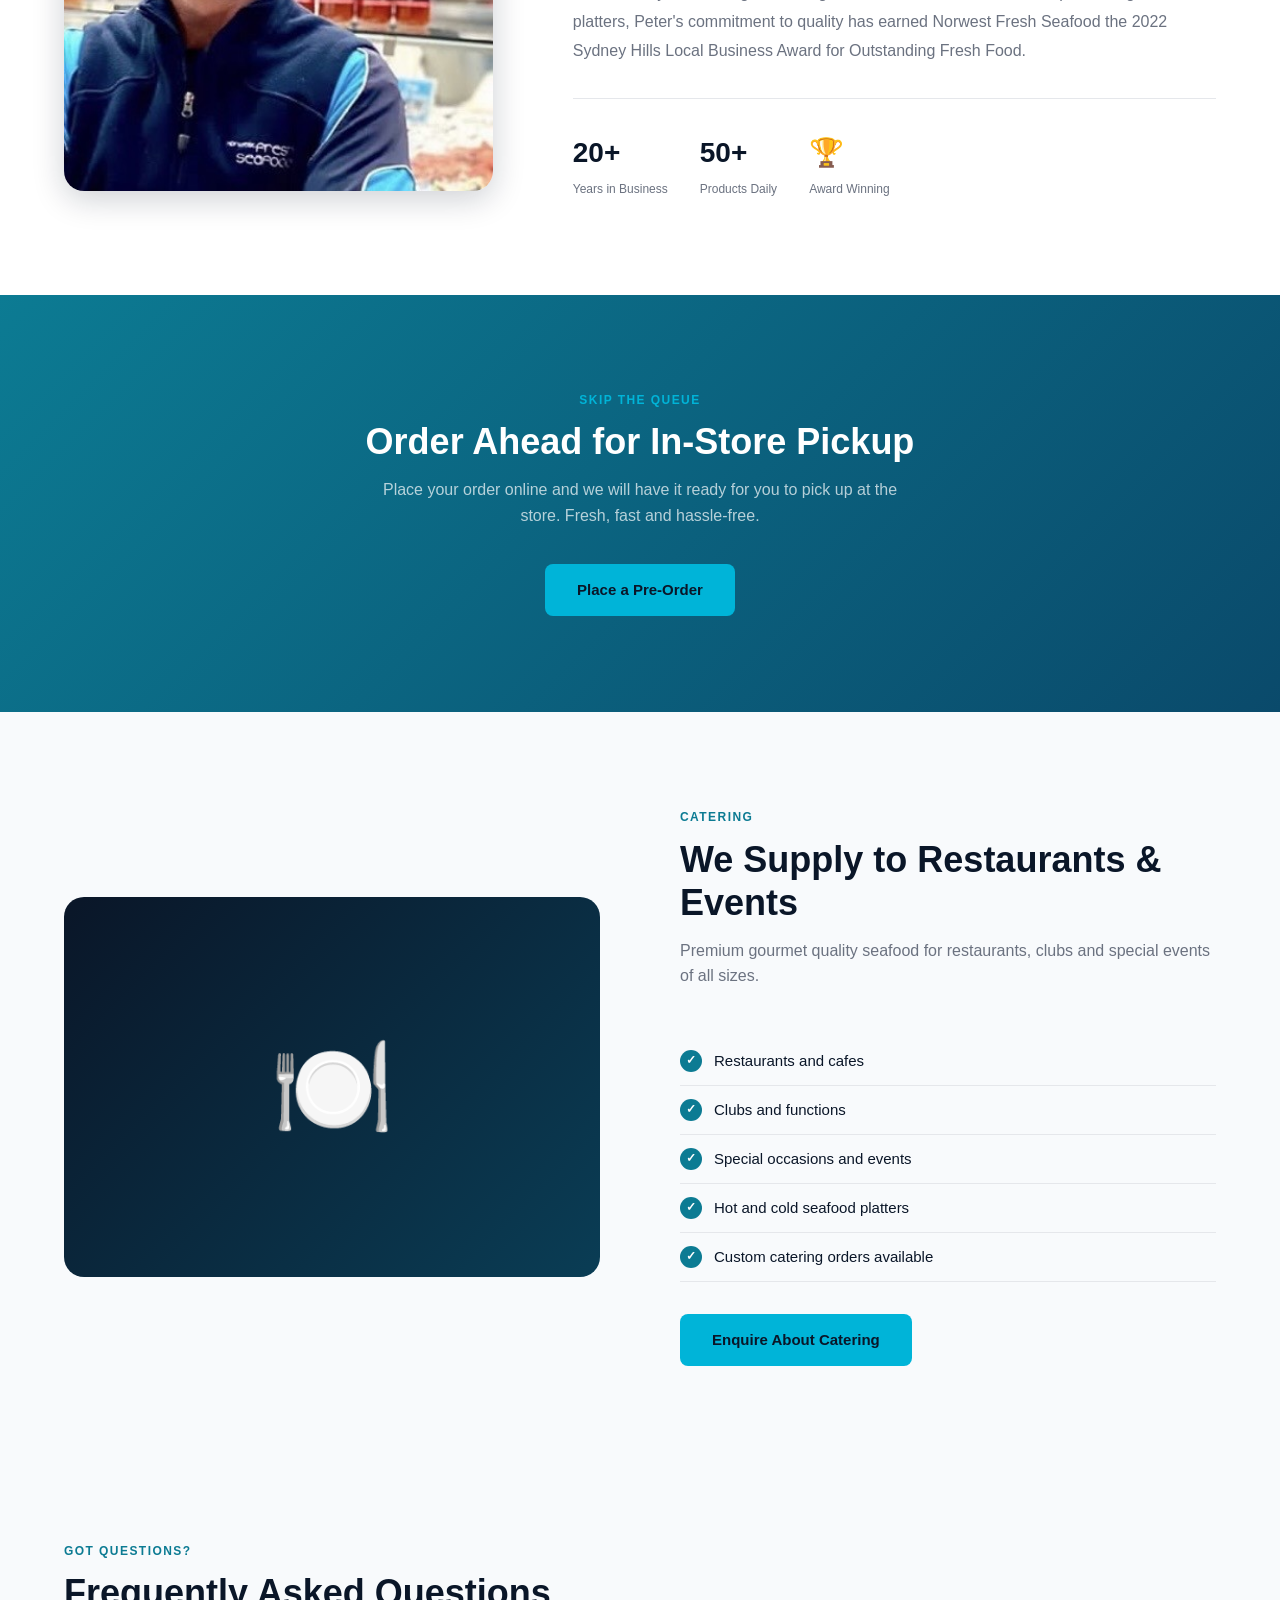
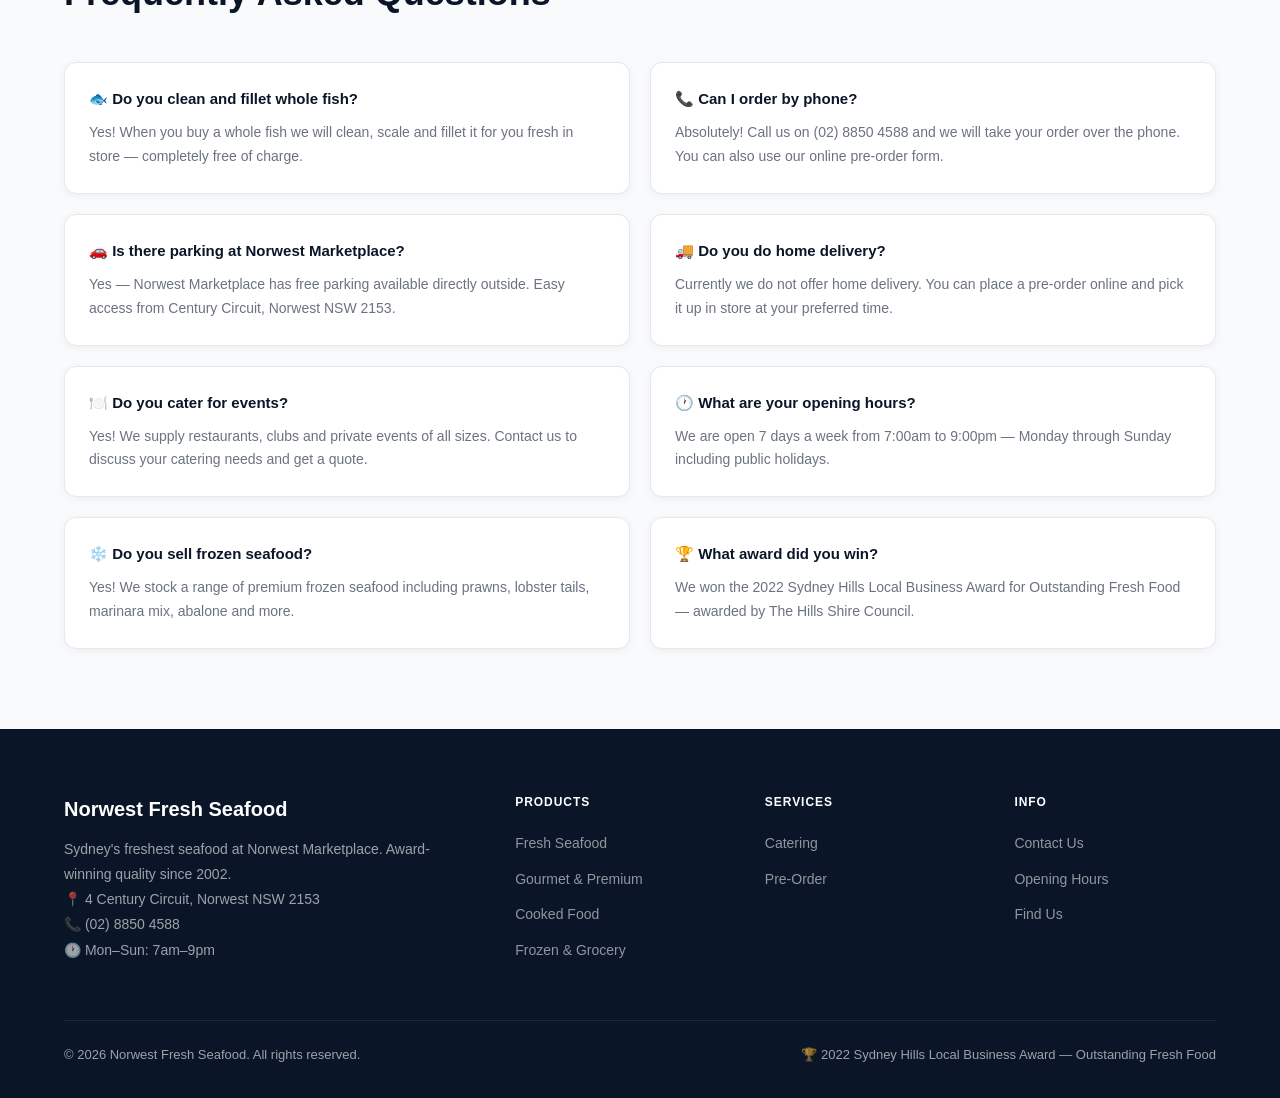
==== commit 3f4c283e: "changes" ====
--- a/index.html
+++ b/index.html
@@ -84,7 +84,7 @@
       </div>
       <div class="specials-grid">
 
-        <div class="special-card">
+        <a href="fresh-seafood.html#whole-fish" class="special-card" style="text-decoration:none;color:inherit;">
           <div class="special-badge">WEEK'S BEST</div>
           <div class="special-img" style="background-image:url(images/wf-barramundi.jpg);background-size:cover;background-position:center;"></div>
           <div class="special-info">
@@ -98,7 +98,7 @@
           </div>
         </div>
 
-        <div class="special-card">
+        <a href="fresh-seafood.html#fillets" class="special-card" style="text-decoration:none;color:inherit;">
           <div class="special-badge">HOT DEAL</div>
           <div class="special-img" style="background-image:url(images/fl-salmon.jpg);background-size:cover;background-position:center;"></div>
           <div class="special-info">
@@ -112,7 +112,7 @@
           </div>
         </div>
 
-        <div class="special-card">
+        <a href="fresh-seafood.html#prawns" class="special-card" style="text-decoration:none;color:inherit;">
           <div class="special-badge">PETER'S PICK</div>
           <div class="special-img" style="background-image:url(images/pr-large-tiger-prawn.jpg);background-size:cover;background-position:center;"></div>
           <div class="special-info">
@@ -126,7 +126,7 @@
           </div>
         </div>
 
-        <div class="special-card">
+        <a href="fresh-seafood.html#shellfish" class="special-card" style="text-decoration:none;color:inherit;">
           <div class="special-badge">TODAY ONLY</div>
           <div class="special-img" style="background-image:url(images/pr-sydney-rock-oyster.jpg);background-size:cover;background-position:center;"></div>
           <div class="special-info">
@@ -186,6 +186,35 @@
             <span class="product-link">Shop now →</span>
           </div>
         </a>
+      </div>
+    </div>
+  </section>
+
+
+  <!-- HOW TO ORDER -->
+  <section style="padding:80px 0;background:var(--navy);">
+    <div class="container">
+      <p class="section-eyebrow" style="color:var(--aqua);">Simple Process</p>
+      <h2 class="section-title" style="color:var(--white);">How It Works</h2>
+      <div style="display:grid;grid-template-columns:repeat(3,1fr);gap:32px;margin-top:48px;">
+        <div style="text-align:center;padding:32px 24px;background:rgba(255,255,255,0.05);border-radius:16px;border:1px solid rgba(255,255,255,0.08);">
+          <div style="font-size:48px;margin-bottom:16px;">🚗</div>
+          <div style="width:36px;height:36px;background:var(--aqua);color:var(--navy);border-radius:50%;display:flex;align-items:center;justify-content:center;font-weight:800;font-size:16px;margin:0 auto 16px;">1</div>
+          <h3 style="color:var(--white);font-size:18px;margin-bottom:10px;">Visit Us</h3>
+          <p style="color:rgba(255,255,255,0.6);font-size:14px;line-height:1.7;">Come in to Norwest Marketplace — free parking available. We're open 7 days, 7am to 9pm.</p>
+        </div>
+        <div style="text-align:center;padding:32px 24px;background:rgba(255,255,255,0.05);border-radius:16px;border:1px solid rgba(255,255,255,0.08);">
+          <div style="font-size:48px;margin-bottom:16px;">🐟</div>
+          <div style="width:36px;height:36px;background:var(--aqua);color:var(--navy);border-radius:50%;display:flex;align-items:center;justify-content:center;font-weight:800;font-size:16px;margin:0 auto 16px;">2</div>
+          <h3 style="color:var(--white);font-size:18px;margin-bottom:10px;">Choose Your Seafood</h3>
+          <p style="color:rgba(255,255,255,0.6);font-size:14px;line-height:1.7;">Pick from our daily fresh selection. Our team will help you choose the best product for your needs.</p>
+        </div>
+        <div style="text-align:center;padding:32px 24px;background:rgba(255,255,255,0.05);border-radius:16px;border:1px solid rgba(255,255,255,0.08);">
+          <div style="font-size:48px;margin-bottom:16px;">✂️</div>
+          <div style="width:36px;height:36px;background:var(--aqua);color:var(--navy);border-radius:50%;display:flex;align-items:center;justify-content:center;font-weight:800;font-size:16px;margin:0 auto 16px;">3</div>
+          <h3 style="color:var(--white);font-size:18px;margin-bottom:10px;">We Clean & Pack It</h3>
+          <p style="color:rgba(255,255,255,0.6);font-size:14px;line-height:1.7;">Buy a whole fish? We'll clean, scale and fillet it for you fresh in store — free of charge!</p>
+        </div>
       </div>
     </div>
   </section>
@@ -369,6 +398,49 @@
   </section>
 
   <!-- FOOTER -->
+
+  <!-- FAQ -->
+  <section style="padding:80px 0;background:var(--light);">
+    <div class="container">
+      <p class="section-eyebrow">Got Questions?</p>
+      <h2 class="section-title">Frequently Asked Questions</h2>
+      <div style="display:grid;grid-template-columns:repeat(2,1fr);gap:20px;margin-top:48px;">
+        <div class="faq-item">
+          <h3 class="faq-q">🐟 Do you clean and fillet whole fish?</h3>
+          <p class="faq-a">Yes! When you buy a whole fish we will clean, scale and fillet it for you fresh in store — completely free of charge.</p>
+        </div>
+        <div class="faq-item">
+          <h3 class="faq-q">📞 Can I order by phone?</h3>
+          <p class="faq-a">Absolutely! Call us on (02) 8850 4588 and we will take your order over the phone. You can also use our online pre-order form.</p>
+        </div>
+        <div class="faq-item">
+          <h3 class="faq-q">🚗 Is there parking at Norwest Marketplace?</h3>
+          <p class="faq-a">Yes — Norwest Marketplace has free parking available directly outside. Easy access from Century Circuit, Norwest NSW 2153.</p>
+        </div>
+        <div class="faq-item">
+          <h3 class="faq-q">🚚 Do you do home delivery?</h3>
+          <p class="faq-a">Currently we do not offer home delivery. You can place a pre-order online and pick it up in store at your preferred time.</p>
+        </div>
+        <div class="faq-item">
+          <h3 class="faq-q">🍽️ Do you cater for events?</h3>
+          <p class="faq-a">Yes! We supply restaurants, clubs and private events of all sizes. Contact us to discuss your catering needs and get a quote.</p>
+        </div>
+        <div class="faq-item">
+          <h3 class="faq-q">🕐 What are your opening hours?</h3>
+          <p class="faq-a">We are open 7 days a week from 7:00am to 9:00pm — Monday through Sunday including public holidays.</p>
+        </div>
+        <div class="faq-item">
+          <h3 class="faq-q">❄️ Do you sell frozen seafood?</h3>
+          <p class="faq-a">Yes! We stock a range of premium frozen seafood including prawns, lobster tails, marinara mix, abalone and more.</p>
+        </div>
+        <div class="faq-item">
+          <h3 class="faq-q">🏆 What award did you win?</h3>
+          <p class="faq-a">We won the 2022 Sydney Hills Local Business Award for Outstanding Fresh Food — awarded by The Hills Shire Council.</p>
+        </div>
+      </div>
+    </div>
+  </section>
+
   <footer class="footer">
     <div class="container">
       <div class="footer-grid">
--- a/css/style.css
+++ b/css/style.css
@@ -1363,3 +1363,71 @@
   .about-stats { gap: 20px; flex-wrap: wrap; }
   .catering-form { padding: 24px; }
 }
+
+/* ── FAQ ── */
+.faq-item {
+  background: var(--white);
+  border-radius: 12px;
+  padding: 24px;
+  border: 1px solid #E5E7EB;
+  box-shadow: 0 2px 8px rgba(10,22,40,0.05);
+}
+
+.faq-q {
+  font-size: 15px;
+  font-weight: 700;
+  color: var(--navy);
+  margin-bottom: 10px;
+}
+
+.faq-a {
+  font-size: 14px;
+  color: var(--grey);
+  line-height: 1.7;
+}
+
+/* ── FISH BADGES ── */
+.fish-badge {
+  display: inline-block;
+  background: var(--aqua);
+  color: var(--navy);
+  font-size: 10px;
+  font-weight: 700;
+  padding: 3px 8px;
+  border-radius: 10px;
+  margin-bottom: 6px;
+  letter-spacing: 0.04em;
+}
+
+.clean-badge {
+  display: inline-block;
+  background: #EAFAF1;
+  color: #27AE60;
+  font-size: 11px;
+  font-weight: 600;
+  padding: 4px 8px;
+  border-radius: 6px;
+  margin-top: 6px;
+}
+
+.recipe-tip {
+  font-size: 11px;
+  color: var(--grey);
+  margin-top: 6px;
+  font-style: italic;
+}
+
+/* ── SPECIAL CARD AS LINK ── */
+a.special-card {
+  display: block;
+  text-decoration: none;
+  color: inherit;
+}
+
+a.special-card:hover {
+  transform: translateY(-6px);
+}
+
+@media (max-width: 768px) {
+  .faq-item { padding: 16px; }
+}
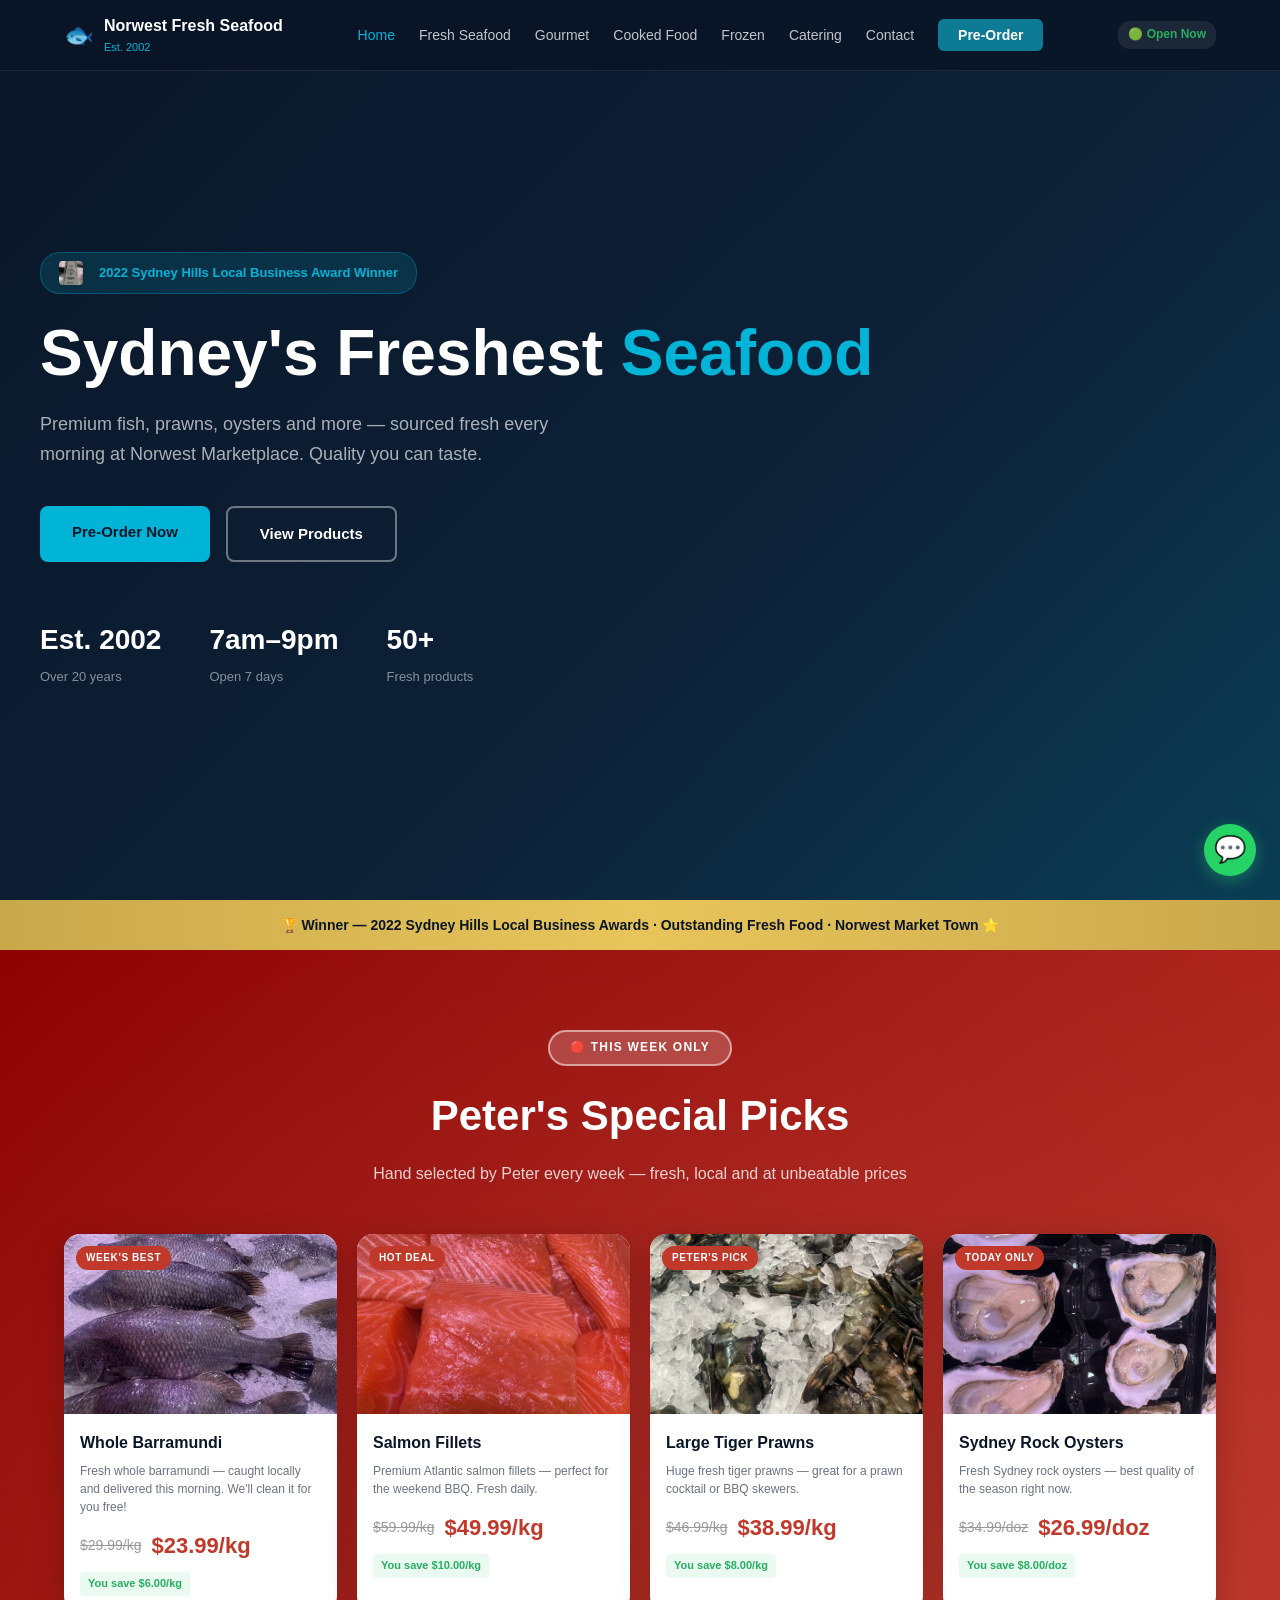
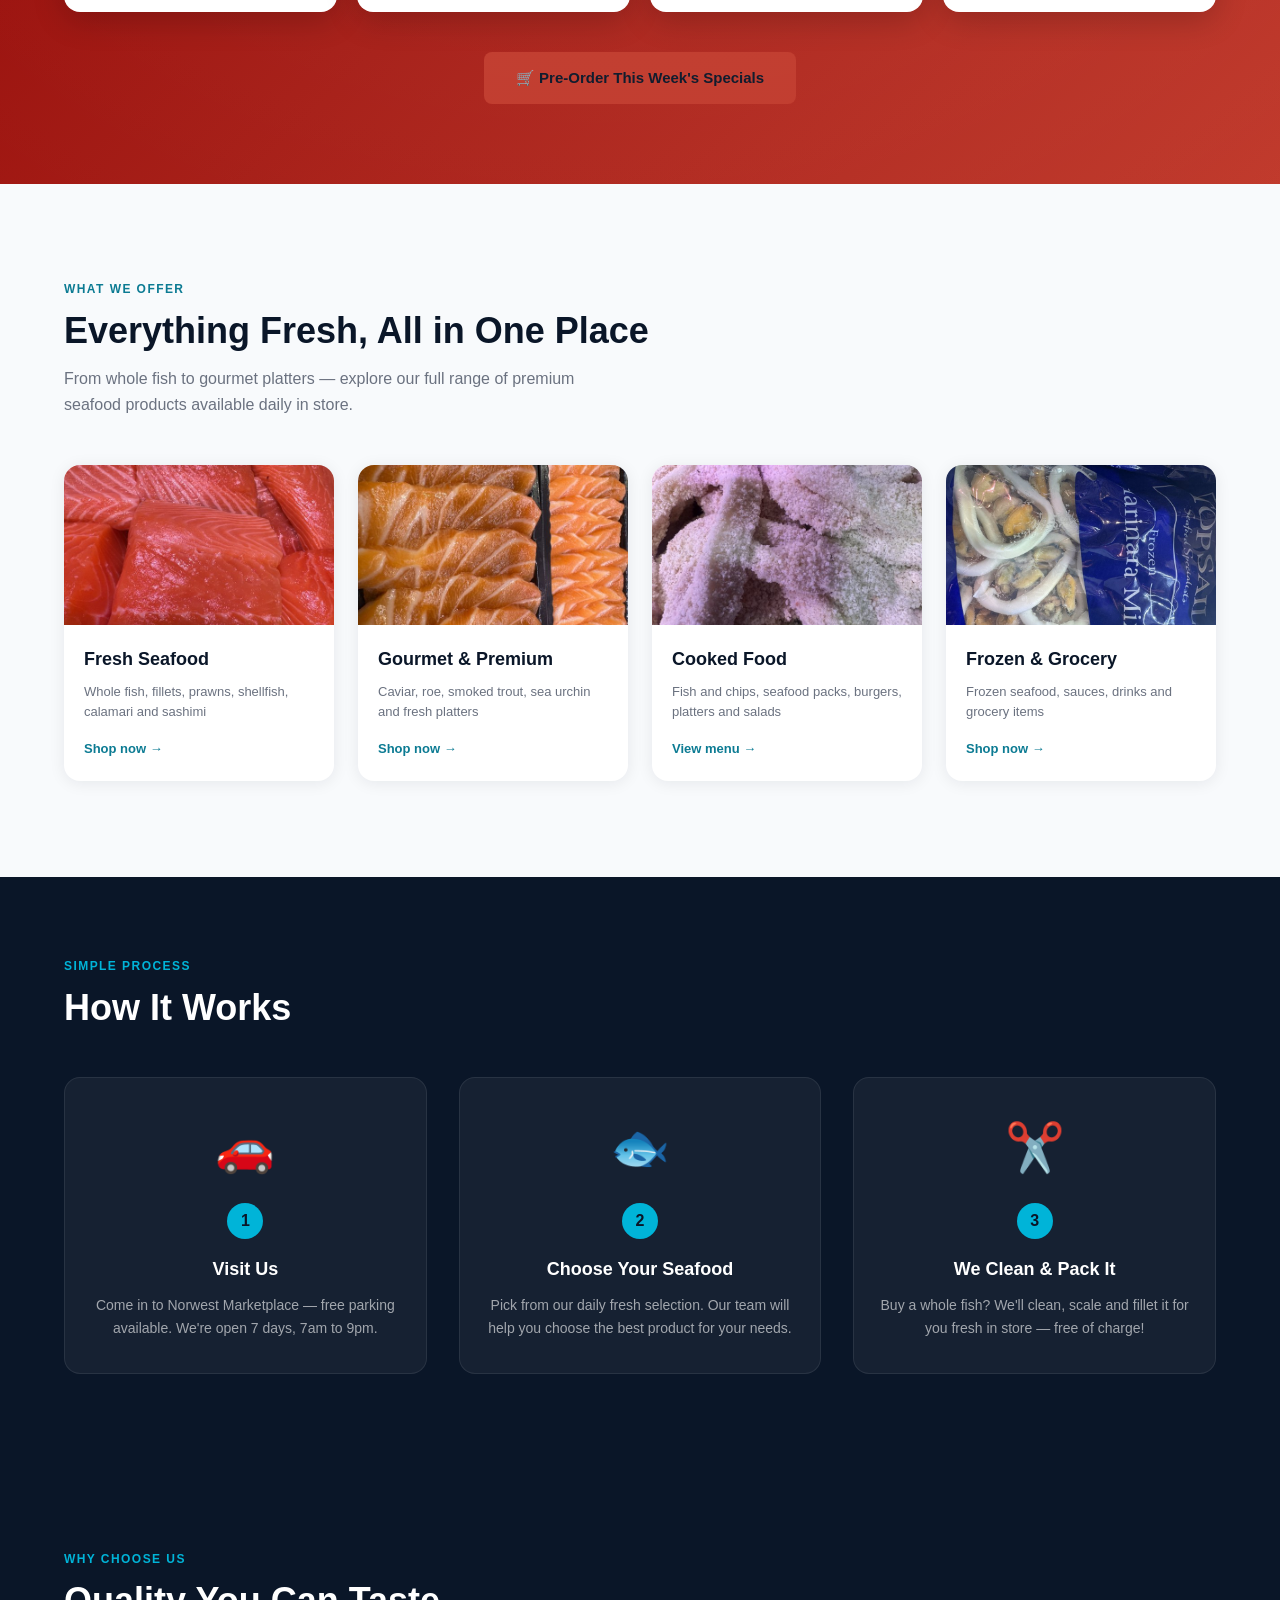
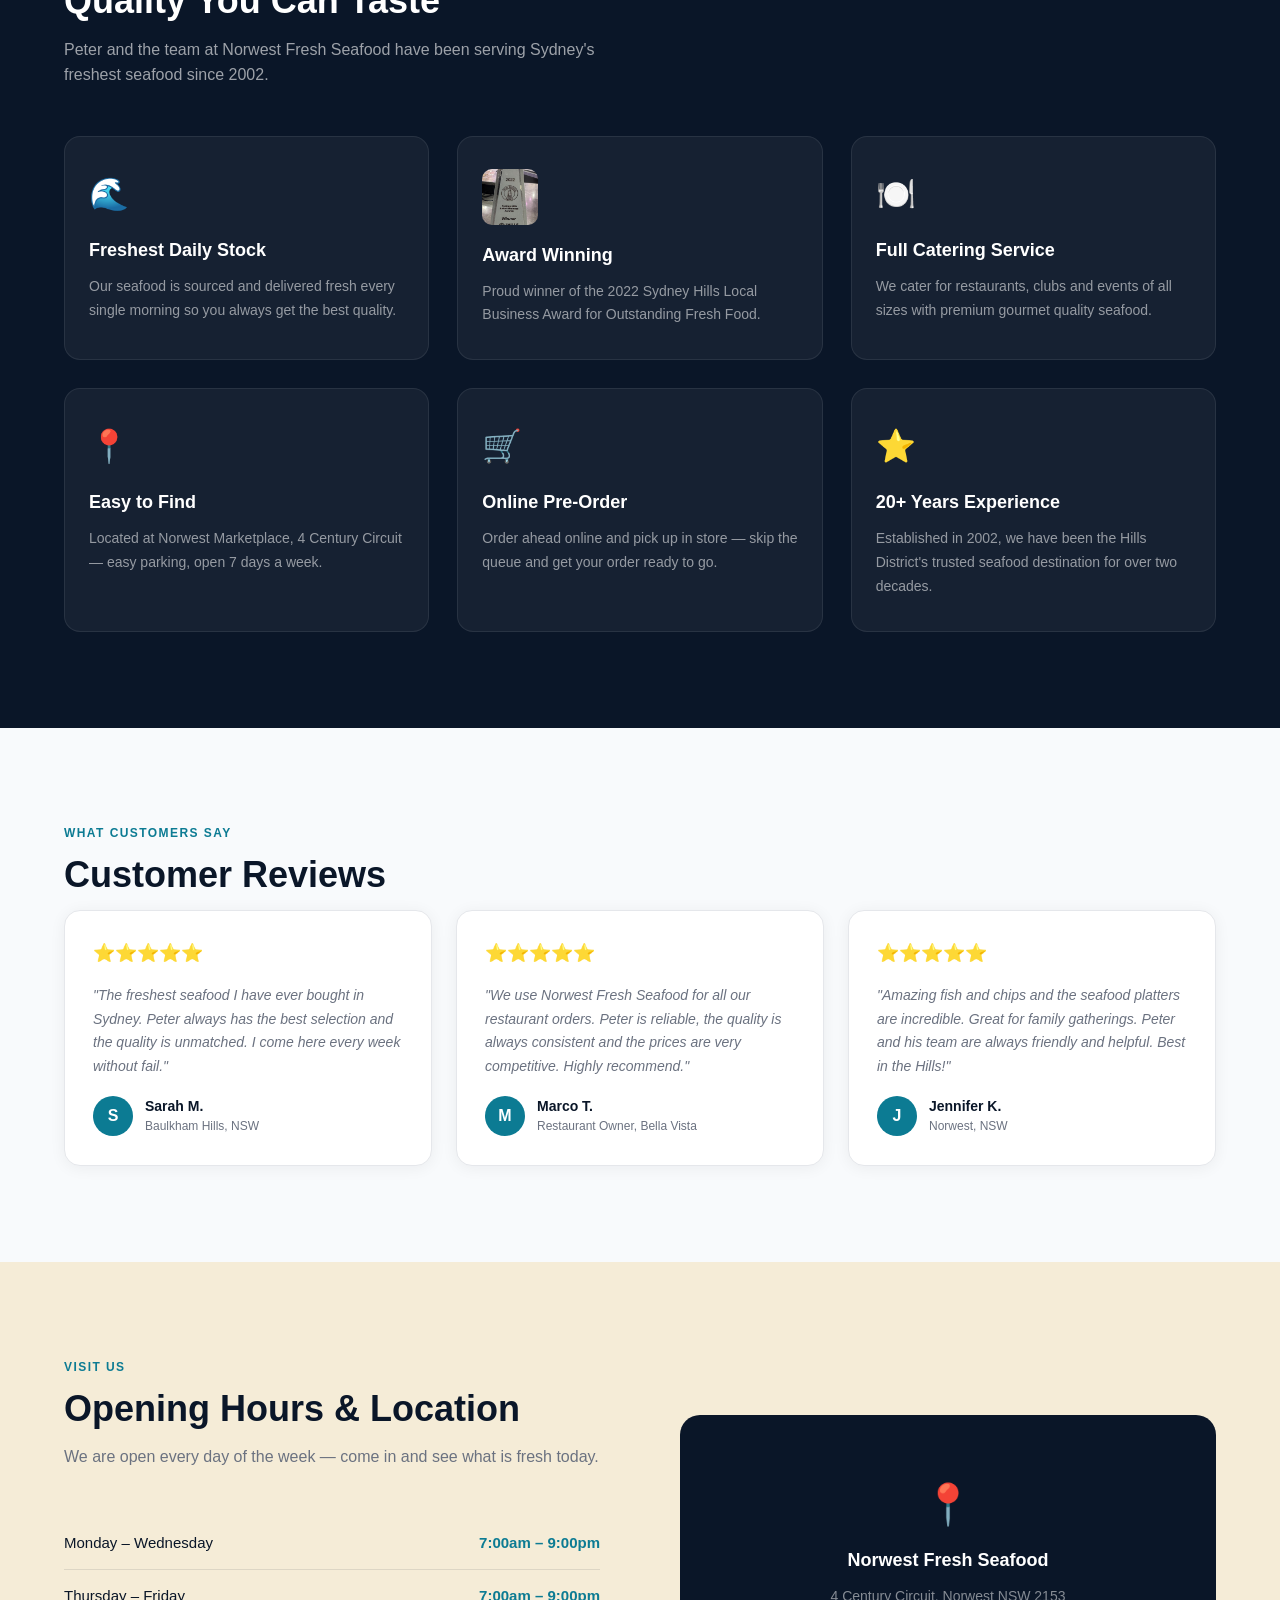
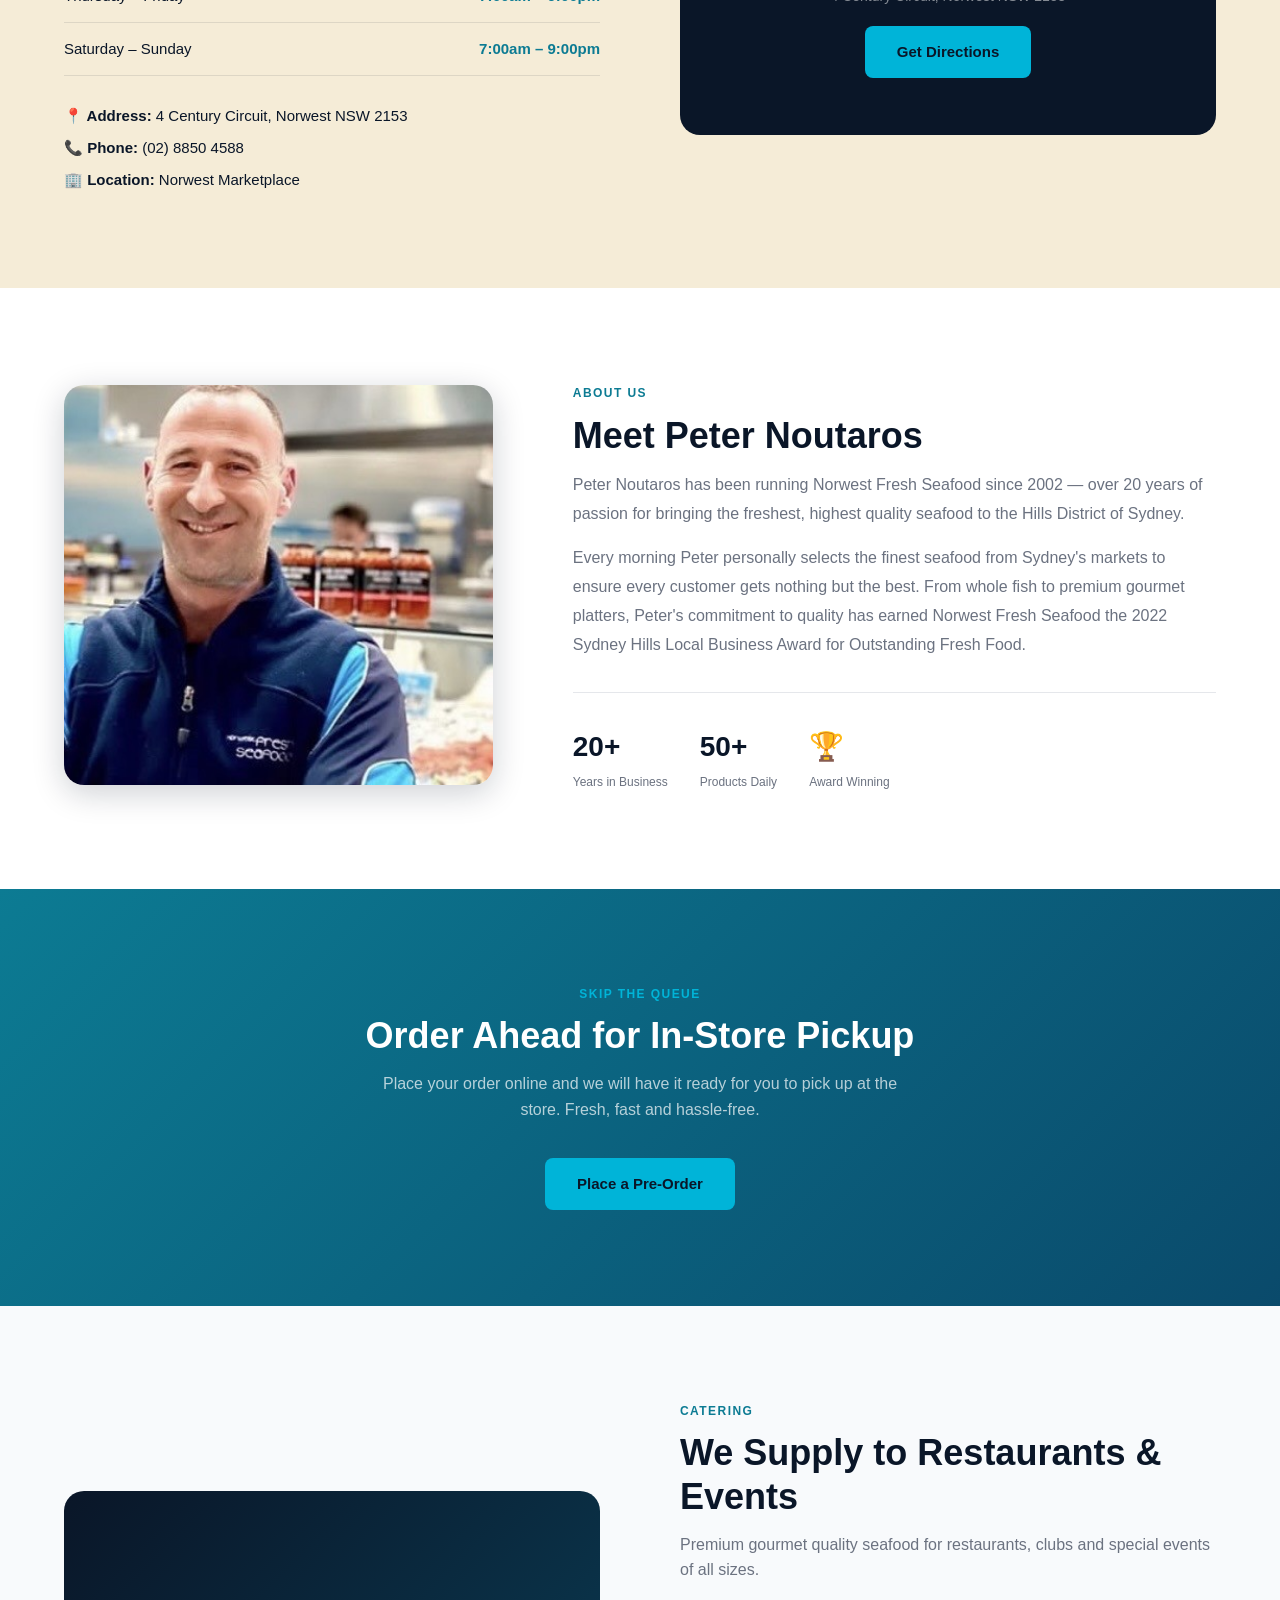
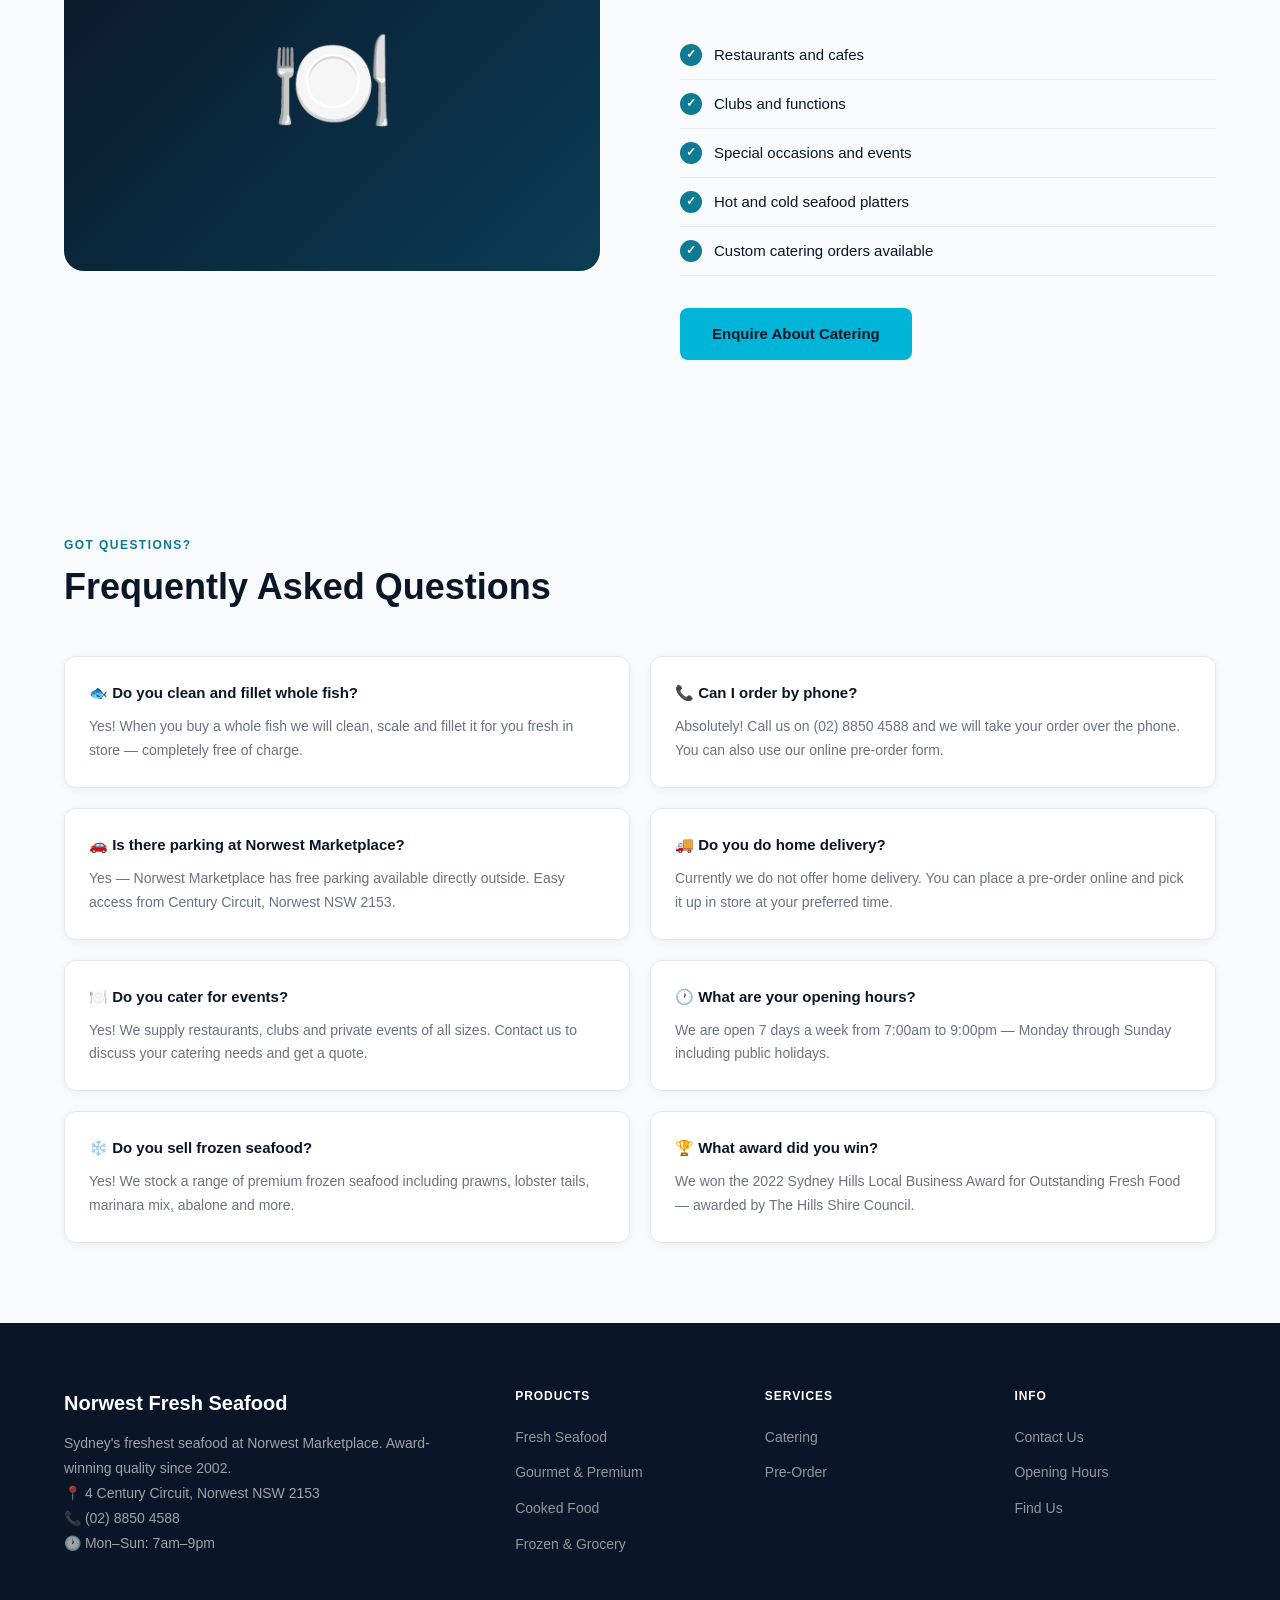
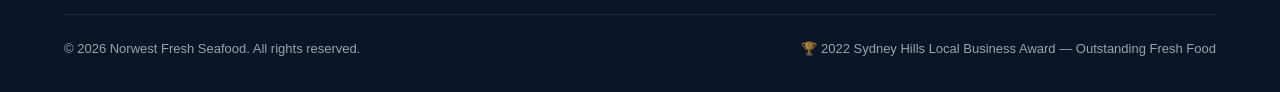
==== commit ae2558cb: "ok" ====
--- a/index.html
+++ b/index.html
@@ -84,63 +84,63 @@
       </div>
       <div class="specials-grid">
 
-        <a href="fresh-seafood.html#whole-fish" class="special-card" style="text-decoration:none;color:inherit;">
+        <a href="fresh-seafood.html#whole-fish" class="special-card">
           <div class="special-badge">WEEK'S BEST</div>
           <div class="special-img" style="background-image:url(images/wf-barramundi.jpg);background-size:cover;background-position:center;"></div>
           <div class="special-info">
             <h3>Whole Barramundi</h3>
-            <p class="special-desc">Fresh whole barramundi — caught locally and delivered this morning</p>
+            <p class="special-desc">Fresh whole barramundi — caught locally and delivered this morning. We'll clean it for you free!</p>
             <div class="special-price">
               <span class="old-price">$29.99/kg</span>
               <span class="new-price">$23.99/kg</span>
             </div>
             <div class="special-save">You save $6.00/kg</div>
           </div>
-        </div>
-
-        <a href="fresh-seafood.html#fillets" class="special-card" style="text-decoration:none;color:inherit;">
+        </a>
+
+        <a href="fresh-seafood.html#fillets" class="special-card">
           <div class="special-badge">HOT DEAL</div>
           <div class="special-img" style="background-image:url(images/fl-salmon.jpg);background-size:cover;background-position:center;"></div>
           <div class="special-info">
             <h3>Salmon Fillets</h3>
-            <p class="special-desc">Premium Atlantic salmon fillets — perfect for the weekend BBQ</p>
+            <p class="special-desc">Premium Atlantic salmon fillets — perfect for the weekend BBQ. Fresh daily.</p>
             <div class="special-price">
               <span class="old-price">$59.99/kg</span>
               <span class="new-price">$49.99/kg</span>
             </div>
             <div class="special-save">You save $10.00/kg</div>
           </div>
-        </div>
-
-        <a href="fresh-seafood.html#prawns" class="special-card" style="text-decoration:none;color:inherit;">
+        </a>
+
+        <a href="fresh-seafood.html#prawns" class="special-card">
           <div class="special-badge">PETER'S PICK</div>
           <div class="special-img" style="background-image:url(images/pr-large-tiger-prawn.jpg);background-size:cover;background-position:center;"></div>
           <div class="special-info">
             <h3>Large Tiger Prawns</h3>
-            <p class="special-desc">Huge fresh tiger prawns — great for a prawn cocktail or BBQ skewers</p>
+            <p class="special-desc">Huge fresh tiger prawns — great for a prawn cocktail or BBQ skewers.</p>
             <div class="special-price">
               <span class="old-price">$46.99/kg</span>
               <span class="new-price">$38.99/kg</span>
             </div>
             <div class="special-save">You save $8.00/kg</div>
           </div>
-        </div>
-
-        <a href="fresh-seafood.html#shellfish" class="special-card" style="text-decoration:none;color:inherit;">
+        </a>
+
+        <a href="fresh-seafood.html#shellfish" class="special-card">
           <div class="special-badge">TODAY ONLY</div>
           <div class="special-img" style="background-image:url(images/pr-sydney-rock-oyster.jpg);background-size:cover;background-position:center;"></div>
           <div class="special-info">
             <h3>Sydney Rock Oysters</h3>
-            <p class="special-desc">Fresh Sydney rock oysters — best quality of the season right now</p>
+            <p class="special-desc">Fresh Sydney rock oysters — best quality of the season right now.</p>
             <div class="special-price">
               <span class="old-price">$34.99/doz</span>
               <span class="new-price">$26.99/doz</span>
             </div>
             <div class="special-save">You save $8.00/doz</div>
           </div>
-        </div>
-
-      </div>
+        </a>
+
+      </div></div>
       <div style="text-align:center;margin-top:40px;">
         <a href="pre-order.html" class="btn-primary" style="background:#C0392B;">🛒 Pre-Order This Week's Specials</a>
       </div>
--- a/css/style.css
+++ b/css/style.css
@@ -1431,3 +1431,136 @@
 @media (max-width: 768px) {
   .faq-item { padding: 16px; }
 }
+
+/* ── WHOLE FISH HORIZONTAL CARDS ── */
+.whole-fish-list {
+  display: flex;
+  flex-direction: column;
+  gap: 16px;
+}
+
+.wf-card-h {
+  display: flex;
+  background: var(--white);
+  border-radius: 12px;
+  overflow: hidden;
+  border: 1px solid #E5E7EB;
+  box-shadow: 0 2px 12px rgba(10,22,40,0.06);
+  transition: transform 0.2s, box-shadow 0.2s;
+}
+
+.wf-card-h:hover {
+  transform: translateY(-3px);
+  box-shadow: 0 8px 24px rgba(10,22,40,0.12);
+}
+
+.wf-card-img-h {
+  width: 180px;
+  min-height: 140px;
+  background-size: cover;
+  background-position: center;
+  flex-shrink: 0;
+}
+
+.wf-card-img-blank-h {
+  width: 180px;
+  min-height: 140px;
+  background: #F0F4F8;
+  display: flex;
+  align-items: center;
+  justify-content: center;
+  font-size: 12px;
+  font-weight: 600;
+  color: #6B7280;
+  text-align: center;
+  padding: 8px;
+  flex-shrink: 0;
+}
+
+.wf-card-info-h {
+  padding: 16px 20px;
+  display: flex;
+  flex-direction: column;
+  gap: 6px;
+  justify-content: center;
+}
+
+.wf-card-info-h h3 {
+  font-size: 17px;
+  font-weight: 700;
+  color: var(--navy);
+}
+
+.wf-card-info-h p {
+  font-size: 13px;
+  color: var(--grey);
+}
+
+/* ── PETER'S SPECIALS HORIZONTAL ── */
+.specials-list {
+  display: flex;
+  flex-direction: column;
+  gap: 16px;
+}
+
+.special-card-h {
+  display: flex;
+  background: rgba(255,255,255,0.08);
+  border: 1px solid rgba(255,255,255,0.15);
+  border-radius: 14px;
+  overflow: hidden;
+  text-decoration: none;
+  color: inherit;
+  transition: transform 0.2s, background 0.2s;
+}
+
+.special-card-h:hover {
+  transform: translateX(6px);
+  background: rgba(255,255,255,0.12);
+}
+
+.special-img-h {
+  width: 200px;
+  min-height: 140px;
+  background-size: cover;
+  background-position: center;
+  flex-shrink: 0;
+}
+
+.special-info-h {
+  padding: 20px 24px;
+  display: flex;
+  flex-direction: column;
+  gap: 6px;
+  justify-content: center;
+}
+
+.special-badge-h {
+  display: inline-block;
+  background: rgba(255,255,255,0.2);
+  color: var(--white);
+  font-size: 10px;
+  font-weight: 800;
+  padding: 3px 10px;
+  border-radius: 10px;
+  letter-spacing: 0.08em;
+  width: fit-content;
+}
+
+.special-info-h h3 {
+  font-size: 20px;
+  font-weight: 800;
+  color: var(--white);
+}
+
+.special-info-h p {
+  font-size: 13px;
+  color: rgba(255,255,255,0.7);
+  line-height: 1.5;
+}
+
+@media (max-width: 768px) {
+  .wf-card-img-h, .wf-card-img-blank-h { width: 110px; min-height: 110px; }
+  .special-img-h { width: 120px; min-height: 120px; }
+  .special-info-h h3 { font-size: 16px; }
+}
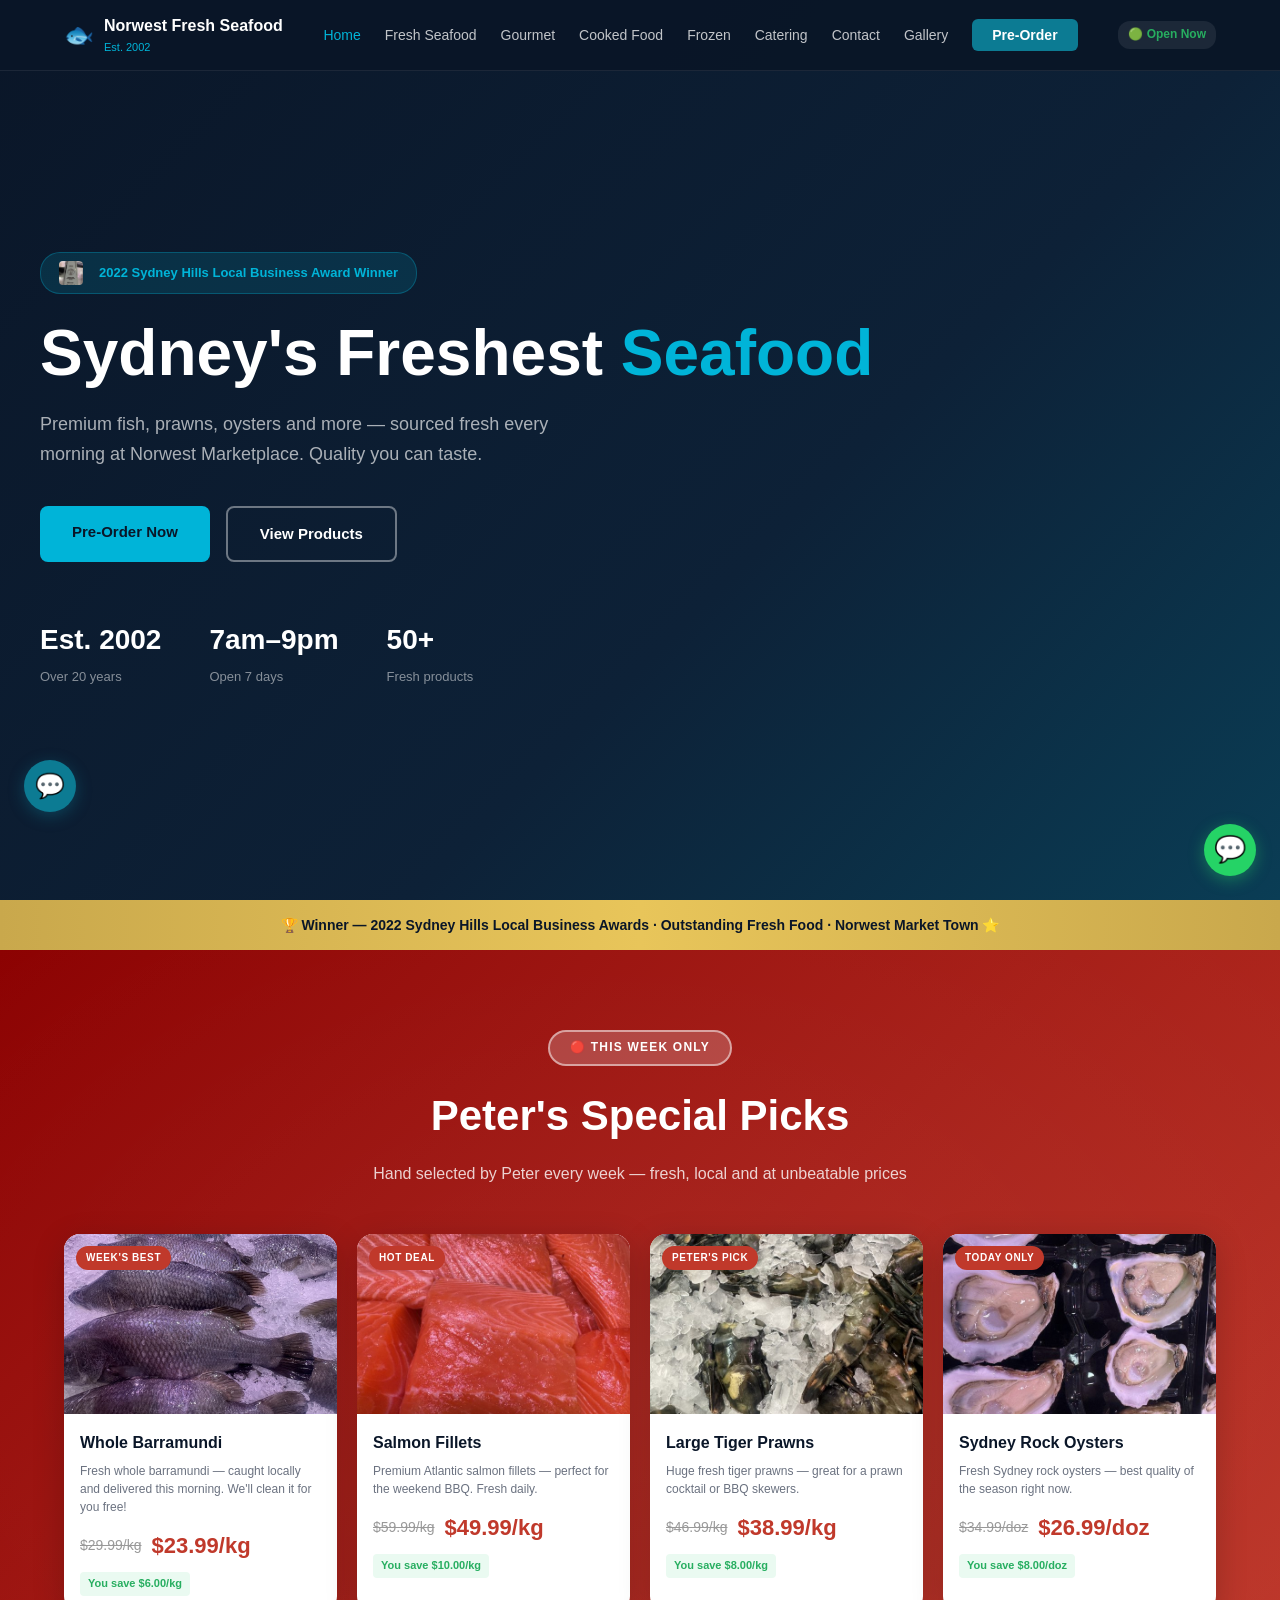
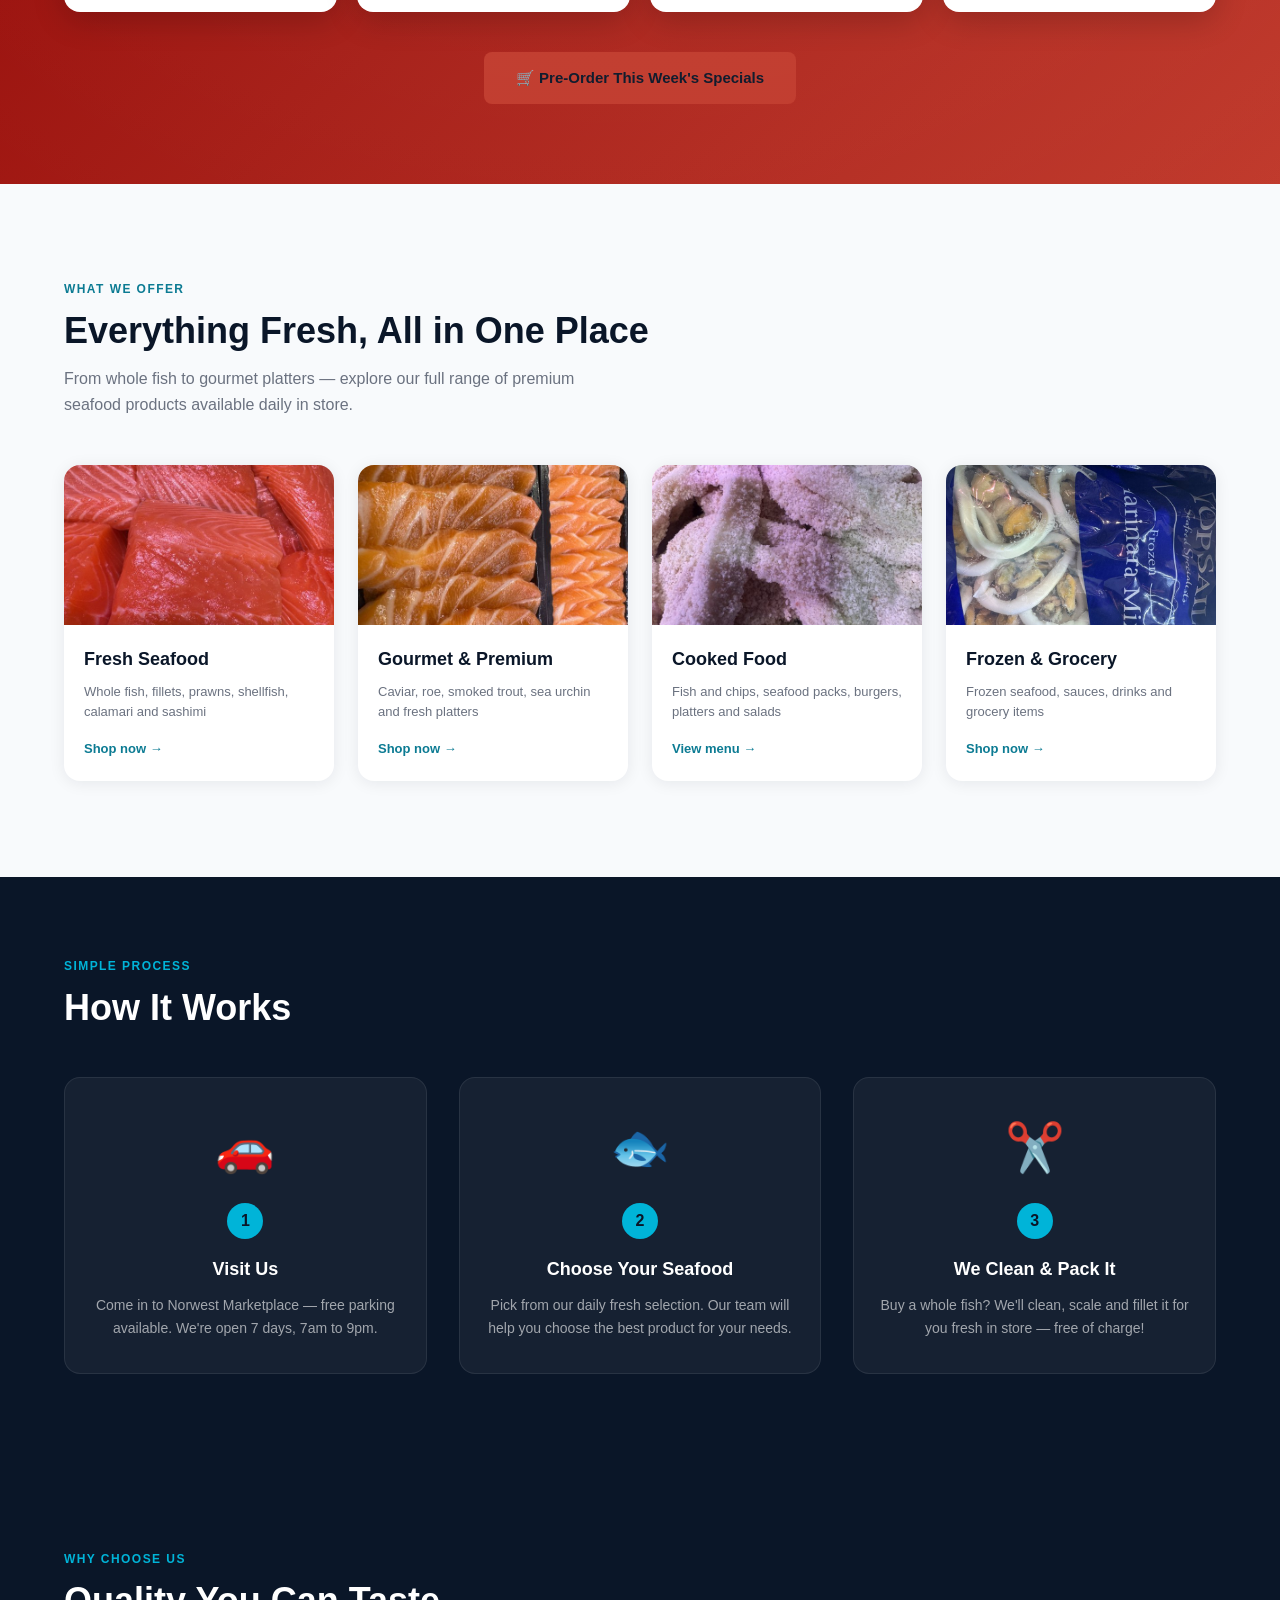
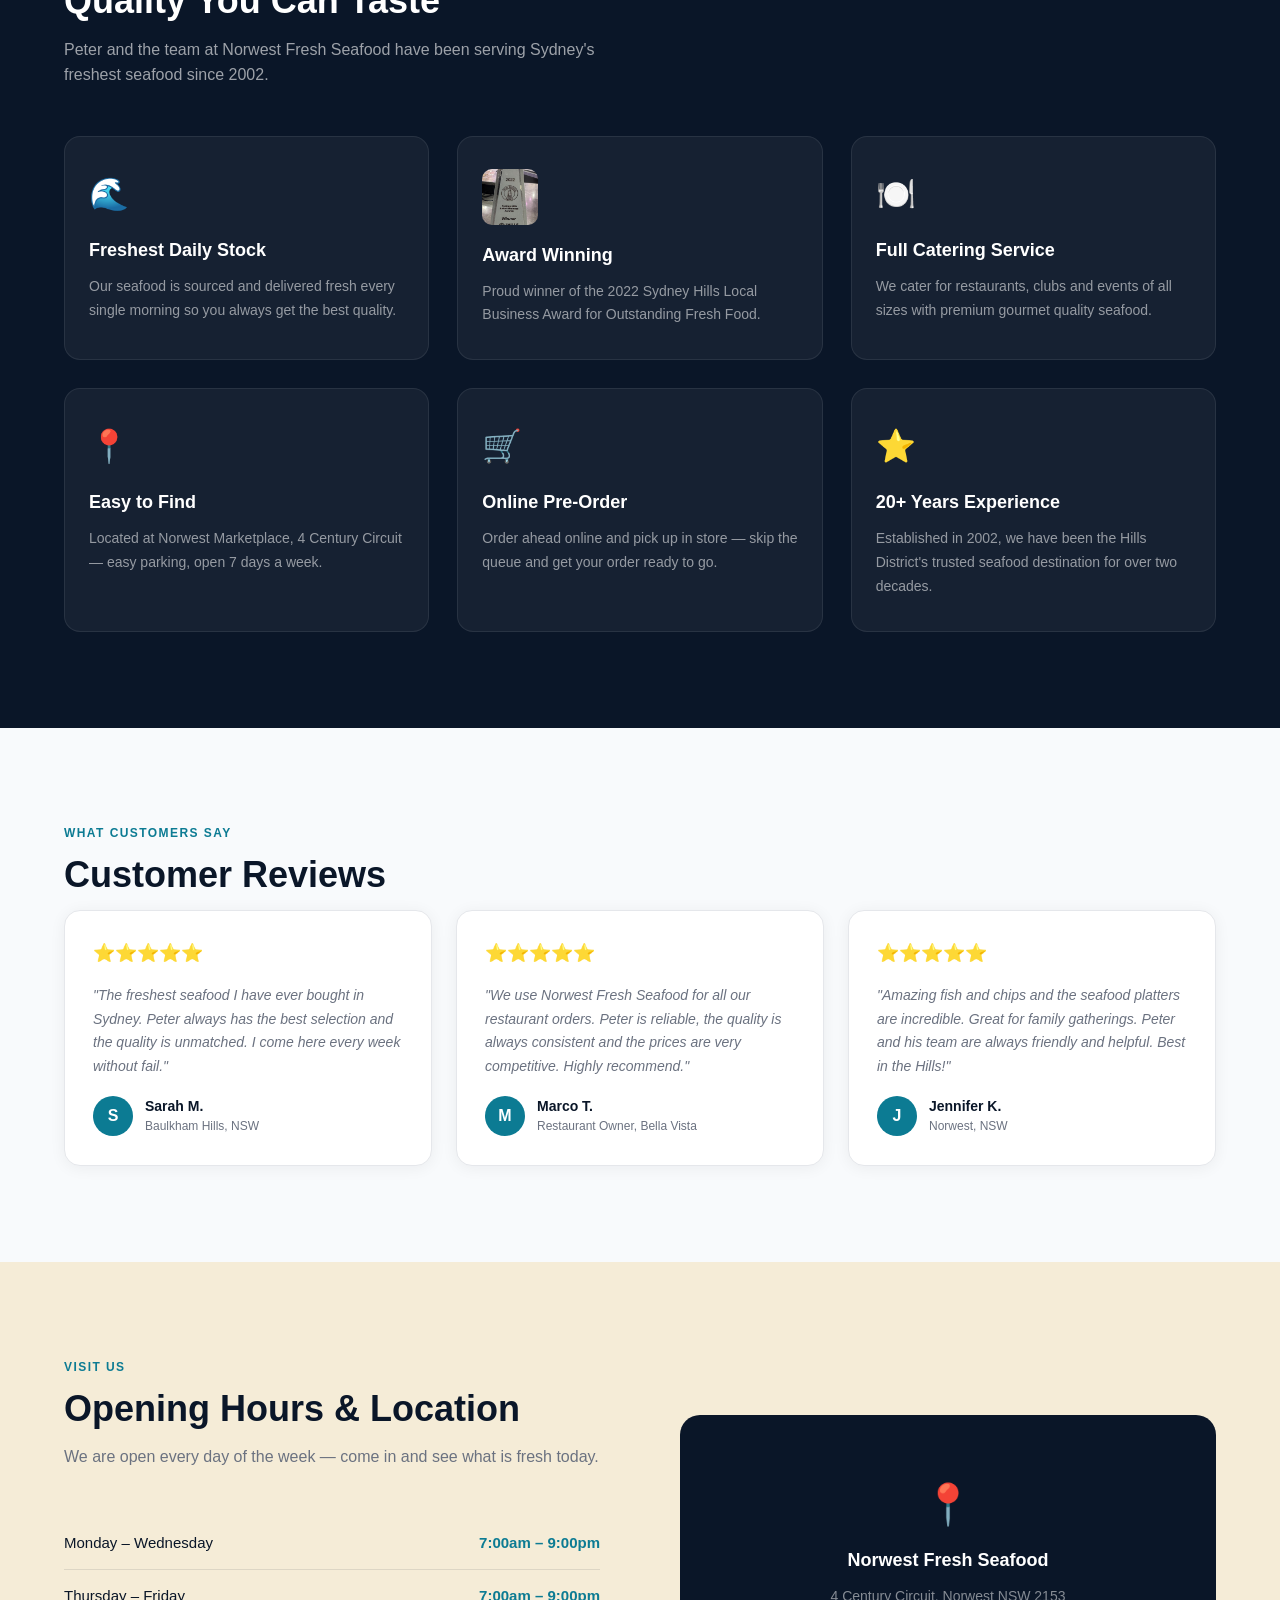
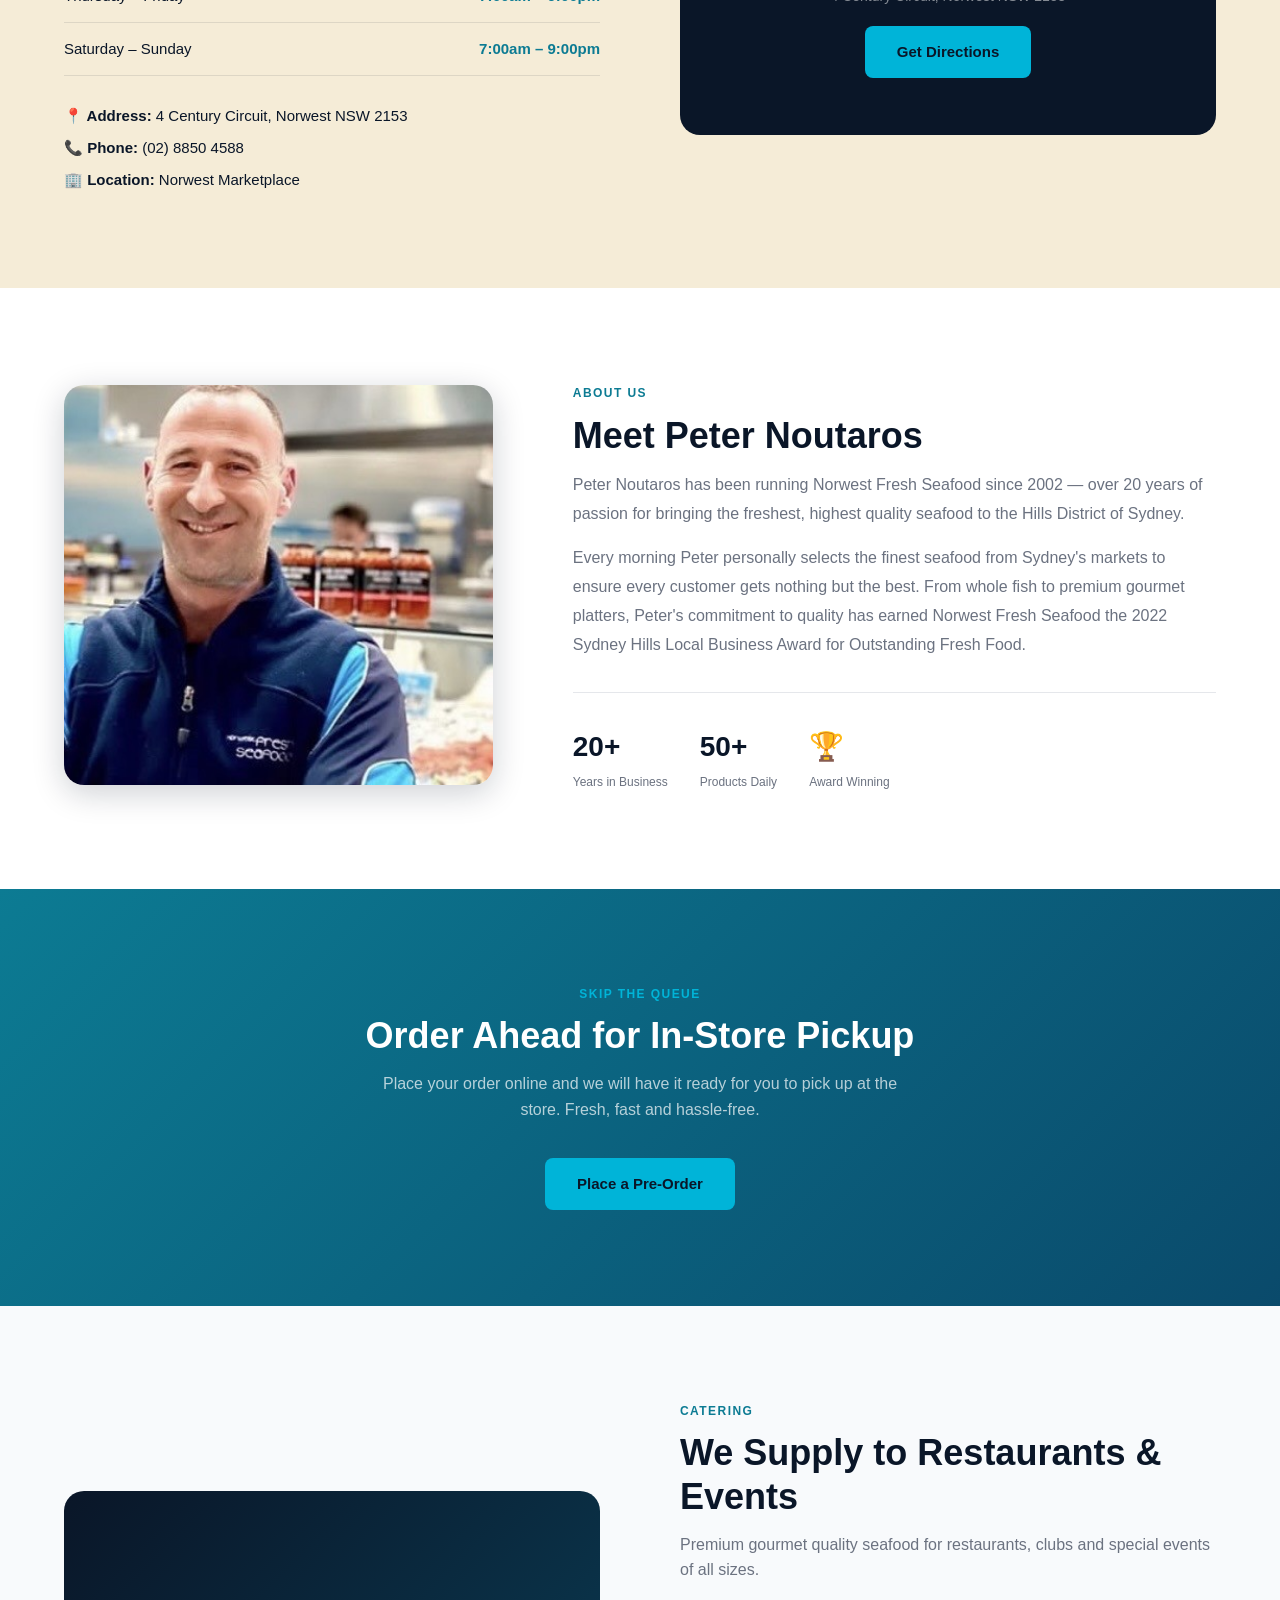
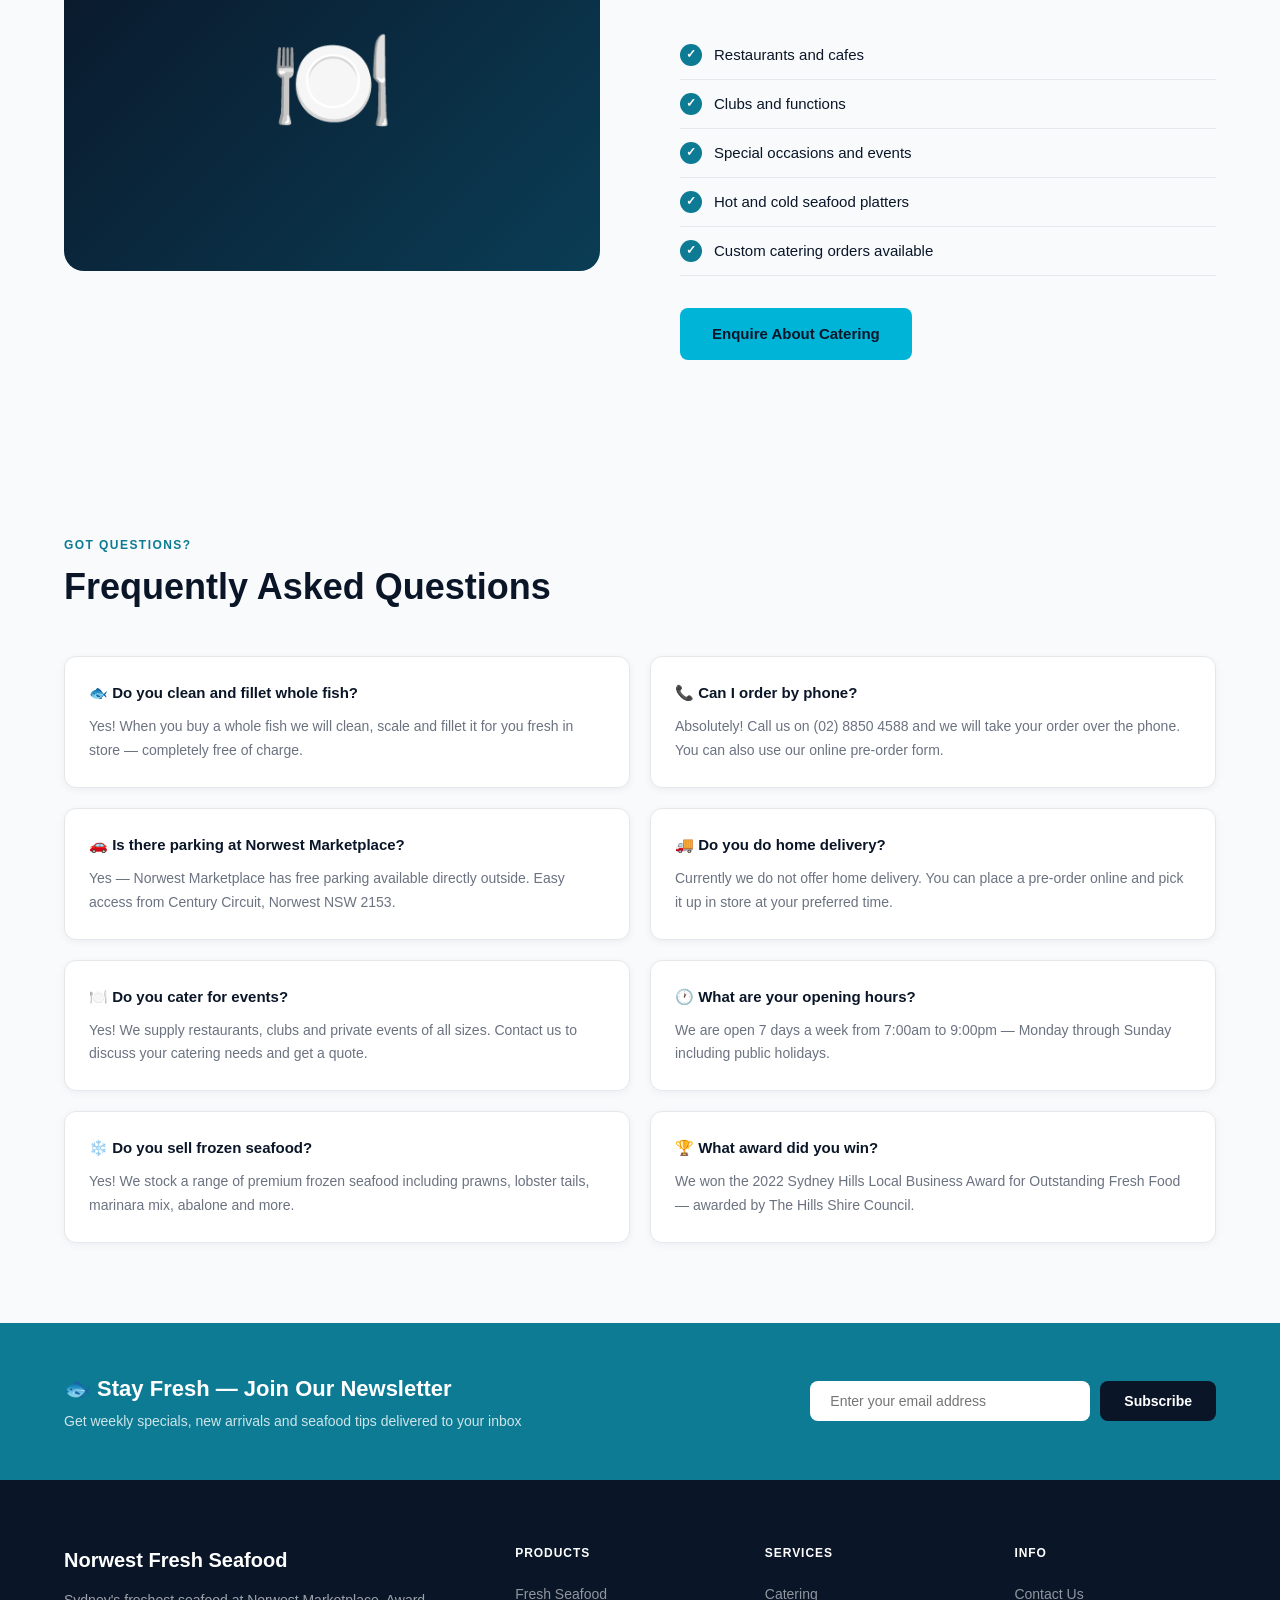
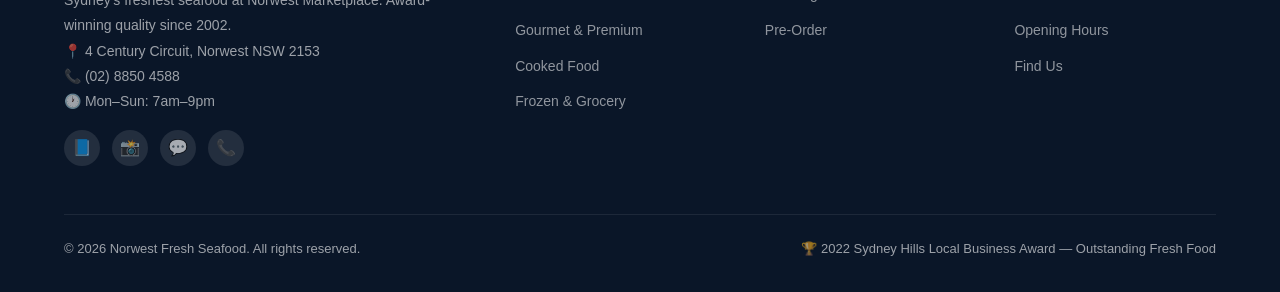
==== commit 0305f7d5: "ok" ====
--- a/index.html
+++ b/index.html
@@ -34,6 +34,7 @@
         <li><a href="frozen.html">Frozen</a></li>
         <li><a href="catering.html">Catering</a></li>
         <li><a href="contact.html">Contact</a></li>
+        <li><a href="gallery.html">Gallery</a></li>
         <li><a href="pre-order.html" class="nav-cta">Pre-Order</a></li>
       </ul>
       <span id="openIndicator"></span>
@@ -441,6 +442,23 @@
     </div>
   </section>
 
+
+  <!-- NEWSLETTER -->
+  <section class="newsletter">
+    <div class="container">
+      <div class="newsletter-inner">
+        <div>
+          <h3>🐟 Stay Fresh — Join Our Newsletter</h3>
+          <p>Get weekly specials, new arrivals and seafood tips delivered to your inbox</p>
+        </div>
+        <div class="newsletter-form">
+          <input type="email" class="newsletter-input" placeholder="Enter your email address">
+          <button class="newsletter-btn" onclick="this.textContent='Subscribed! ✅'">Subscribe</button>
+        </div>
+      </div>
+    </div>
+  </section>
+
   <footer class="footer">
     <div class="container">
       <div class="footer-grid">
@@ -450,6 +468,12 @@
           <p>📍 4 Century Circuit, Norwest NSW 2153</p>
           <p>📞 (02) 8850 4588</p>
           <p>🕐 Mon–Sun: 7am–9pm</p>
+          <div class="social-links">
+            <a class="social-link" href="#" title="Facebook">📘</a>
+            <a class="social-link" href="#" title="Instagram">📸</a>
+            <a class="social-link" href="https://wa.me/610288504588" title="WhatsApp">💬</a>
+            <a class="social-link" href="tel:0288504588" title="Call Us">📞</a>
+          </div>
         </div>
         <div class="footer-col">
           <h4>Products</h4>
@@ -485,6 +509,29 @@
 
   <script src="js/main.js"></script>
 
+  <!-- LIVE CHAT -->
+  <div id="chatBubble">
+    <div class="chat-popup" id="chatPopup">
+      <div class="chat-header"><span>💬</span> Norwest Fresh Seafood</div>
+      <div class="chat-body">
+        <div class="chat-message">Hi there! 👋 Welcome to Norwest Fresh Seafood. How can we help you today?</div>
+        <div class="chat-actions">
+          <button class="chat-action-btn" onclick="chatAction('hours')">🕐 What are your opening hours?</button>
+          <button class="chat-action-btn" onclick="chatAction('order')">🛒 How do I place an order?</button>
+          <button class="chat-action-btn" onclick="chatAction('clean')">✂️ Can you clean my fish?</button>
+        </div>
+      </div>
+    </div>
+    <button class="chat-btn" onclick="toggleChat()">💬</button>
+  </div>
+
+  <!-- LIGHTBOX -->
+  <div id="lightbox" class="lightbox-overlay" onclick="closeLightbox()">
+    <button class="lightbox-close" onclick="closeLightbox()">✕</button>
+    <img id="lightboxImg" class="lightbox-img" src="" alt="">
+    <div id="lightboxCaption" class="lightbox-caption"></div>
+  </div>
+
   <!-- BACK TO TOP -->
   <button id="backToTop" title="Back to top">↑</button>
 
@@ -494,5 +541,69 @@
   <!-- MOBILE CALL BANNER -->
   <a class="mobile-call-banner" href="tel:0288504588">📞 Tap to Call — (02) 8850 4588</a>
 
+
+  <script>
+  // COOKIE BANNER
+  if (!localStorage.getItem('cookieAccepted')) {
+    document.getElementById('cookieBanner').classList.remove('hidden');
+  }
+  function acceptCookie() {
+    localStorage.setItem('cookieAccepted','1');
+    document.getElementById('cookieBanner').classList.add('hidden');
+  }
+  function declineCookie() {
+    document.getElementById('cookieBanner').classList.add('hidden');
+  }
+
+  // LIVE CHAT
+  function toggleChat() {
+    document.getElementById('chatPopup').classList.toggle('open');
+  }
+  function chatAction(action) {
+    const popup = document.getElementById('chatPopup');
+    const body = popup.querySelector('.chat-body');
+    if (action === 'hours') {
+      body.innerHTML = '<div class="chat-message">We are open <strong>7 days a week, 7am to 9pm</strong> — Monday through Sunday including public holidays! 🕐</div><button class="chat-action-btn" onclick="chatBack()">← Back</button>';
+    } else if (action === 'order') {
+      body.innerHTML = '<div class="chat-message">You can pre-order online using our <a href="pre-order.html" style="color:var(--teal);font-weight:700;">Pre-Order form</a>, or call us on <strong>(02) 8850 4588</strong> and we will take your order over the phone! 📞</div><button class="chat-action-btn" onclick="chatBack()">← Back</button>';
+    } else if (action === 'clean') {
+      body.innerHTML = '<div class="chat-message">Yes! When you buy a whole fish we will <strong>clean, scale and fillet it for you free of charge</strong> right here in store ✂️🐟</div><button class="chat-action-btn" onclick="chatBack()">← Back</button>';
+    }
+  }
+  function chatBack() {
+    const popup = document.getElementById('chatPopup');
+    popup.querySelector('.chat-body').innerHTML = `
+      <div class="chat-message">Hi there! 👋 Welcome to Norwest Fresh Seafood. How can we help you today?</div>
+      <div class="chat-actions">
+        <button class="chat-action-btn" onclick="chatAction('hours')">🕐 What are your opening hours?</button>
+        <button class="chat-action-btn" onclick="chatAction('order')">🛒 How do I place an order?</button>
+        <button class="chat-action-btn" onclick="chatAction('clean')">✂️ Can you clean my fish?</button>
+      </div>`;
+  }
+
+  // LIGHTBOX
+  function openLightbox(src, caption) {
+    document.getElementById('lightboxImg').src = src;
+    document.getElementById('lightboxCaption').textContent = caption || '';
+    document.getElementById('lightbox').classList.add('active');
+    document.body.style.overflow = 'hidden';
+  }
+  function closeLightbox() {
+    document.getElementById('lightbox').classList.remove('active');
+    document.body.style.overflow = '';
+  }
+  document.addEventListener('keydown', function(e) {
+    if (e.key === 'Escape') closeLightbox();
+  });
+
+  // Make product images clickable for lightbox
+  document.querySelectorAll('.product-item-img[style*="background-image"]').forEach(function(el) {
+    const url = el.style.backgroundImage.replace(/url\(["']?|["']?\)/g,'');
+    const name = el.nextElementSibling ? el.nextElementSibling.querySelector('h3')?.textContent : '';
+    el.style.cursor = 'zoom-in';
+    el.addEventListener('click', function() { openLightbox(url, name); });
+  });
+  </script>
+
 </body>
 </html>
--- a/css/style.css
+++ b/css/style.css
@@ -1564,3 +1564,334 @@
   .special-img-h { width: 120px; min-height: 120px; }
   .special-info-h h3 { font-size: 16px; }
 }
+
+
+/* ── LIGHTBOX ── */
+.lightbox-overlay {
+  display: none;
+  position: fixed;
+  inset: 0;
+  background: rgba(0,0,0,0.92);
+  z-index: 9998;
+  align-items: center;
+  justify-content: center;
+  flex-direction: column;
+}
+.lightbox-overlay.active { display: flex; }
+.lightbox-img {
+  max-width: 90vw;
+  max-height: 80vh;
+  object-fit: contain;
+  border-radius: 8px;
+  box-shadow: 0 8px 40px rgba(0,0,0,0.6);
+}
+.lightbox-close {
+  position: absolute;
+  top: 20px; right: 28px;
+  font-size: 36px;
+  color: #fff;
+  cursor: pointer;
+  background: none;
+  border: none;
+  line-height: 1;
+}
+.lightbox-caption {
+  color: rgba(255,255,255,0.8);
+  font-size: 15px;
+  margin-top: 14px;
+  text-align: center;
+}
+
+/* ── SEARCH BAR ── */
+.search-wrap {
+  padding: 24px 0;
+  background: var(--light);
+  border-bottom: 1px solid #E5E7EB;
+}
+.search-box {
+  display: flex;
+  align-items: center;
+  gap: 12px;
+  max-width: 600px;
+  margin: 0 auto;
+  background: var(--white);
+  border: 2px solid #E5E7EB;
+  border-radius: 50px;
+  padding: 10px 20px;
+  transition: border-color 0.2s;
+}
+.search-box:focus-within { border-color: var(--aqua); }
+.search-box input {
+  flex: 1;
+  border: none;
+  outline: none;
+  font-size: 15px;
+  font-family: inherit;
+  background: transparent;
+}
+.search-box span { font-size: 20px; color: var(--grey); }
+.search-no-results {
+  text-align: center;
+  padding: 40px;
+  color: var(--grey);
+  font-size: 15px;
+  display: none;
+}
+
+/* ── PRINT BUTTON ── */
+.print-btn {
+  display: inline-flex;
+  align-items: center;
+  gap: 8px;
+  background: var(--navy);
+  color: var(--white);
+  padding: 10px 24px;
+  border-radius: 8px;
+  font-size: 14px;
+  font-weight: 600;
+  border: none;
+  cursor: pointer;
+  margin-bottom: 32px;
+  font-family: inherit;
+  transition: background 0.2s;
+}
+.print-btn:hover { background: var(--teal); }
+@media print {
+  .navbar, .ticker-wrap, #loader, #backToTop, #whatsapp,
+  .mobile-call-banner, .print-btn, footer { display: none !important; }
+  body { background: white !important; }
+}
+
+/* ── LIVE CHAT ── */
+#chatBubble {
+  position: fixed;
+  bottom: 88px;
+  left: 24px;
+  z-index: 900;
+}
+.chat-btn {
+  width: 52px;
+  height: 52px;
+  background: var(--teal);
+  border-radius: 50%;
+  display: flex;
+  align-items: center;
+  justify-content: center;
+  font-size: 24px;
+  cursor: pointer;
+  box-shadow: 0 4px 16px rgba(12,123,147,0.4);
+  border: none;
+  transition: transform 0.2s;
+}
+.chat-btn:hover { transform: scale(1.1); }
+.chat-popup {
+  display: none;
+  position: absolute;
+  bottom: 64px;
+  left: 0;
+  width: 280px;
+  background: var(--white);
+  border-radius: 16px;
+  box-shadow: 0 8px 32px rgba(0,0,0,0.15);
+  overflow: hidden;
+}
+.chat-popup.open { display: block; }
+.chat-header {
+  background: var(--teal);
+  color: var(--white);
+  padding: 14px 16px;
+  font-weight: 700;
+  font-size: 14px;
+  display: flex;
+  align-items: center;
+  gap: 10px;
+}
+.chat-header span { font-size: 20px; }
+.chat-body { padding: 16px; }
+.chat-message {
+  background: var(--light);
+  border-radius: 12px;
+  padding: 12px;
+  font-size: 13px;
+  color: var(--navy);
+  line-height: 1.6;
+  margin-bottom: 12px;
+}
+.chat-actions { display: flex; flex-direction: column; gap: 8px; }
+.chat-action-btn {
+  background: var(--navy);
+  color: var(--white);
+  border: none;
+  border-radius: 8px;
+  padding: 8px 12px;
+  font-size: 12px;
+  font-weight: 600;
+  cursor: pointer;
+  text-align: left;
+  font-family: inherit;
+  transition: background 0.2s;
+}
+.chat-action-btn:hover { background: var(--teal); }
+
+/* ── COOKIE BANNER ── */
+#cookieBanner {
+  position: fixed;
+  bottom: 0; left: 0; right: 0;
+  background: var(--navy);
+  color: rgba(255,255,255,0.85);
+  padding: 16px 24px;
+  display: flex;
+  align-items: center;
+  justify-content: space-between;
+  gap: 16px;
+  z-index: 9000;
+  font-size: 13px;
+  flex-wrap: wrap;
+}
+#cookieBanner.hidden { display: none; }
+.cookie-text { flex: 1; line-height: 1.6; }
+.cookie-text a { color: var(--aqua); }
+.cookie-btns { display: flex; gap: 10px; flex-shrink: 0; }
+.cookie-accept {
+  background: var(--aqua);
+  color: var(--navy);
+  border: none;
+  padding: 8px 20px;
+  border-radius: 6px;
+  font-weight: 700;
+  cursor: pointer;
+  font-family: inherit;
+  font-size: 13px;
+}
+.cookie-decline {
+  background: transparent;
+  color: rgba(255,255,255,0.6);
+  border: 1px solid rgba(255,255,255,0.2);
+  padding: 8px 16px;
+  border-radius: 6px;
+  cursor: pointer;
+  font-family: inherit;
+  font-size: 13px;
+}
+
+/* ── NEWSLETTER ── */
+.newsletter {
+  background: var(--teal);
+  padding: 48px 0;
+}
+.newsletter-inner {
+  display: flex;
+  align-items: center;
+  justify-content: space-between;
+  gap: 32px;
+  flex-wrap: wrap;
+}
+.newsletter h3 {
+  font-size: 22px;
+  font-weight: 700;
+  color: var(--white);
+  margin-bottom: 4px;
+}
+.newsletter p { color: rgba(255,255,255,0.8); font-size: 14px; }
+.newsletter-form {
+  display: flex;
+  gap: 10px;
+  flex-wrap: wrap;
+}
+.newsletter-input {
+  padding: 12px 20px;
+  border: none;
+  border-radius: 8px;
+  font-size: 14px;
+  font-family: inherit;
+  width: 280px;
+  outline: none;
+}
+.newsletter-btn {
+  background: var(--navy);
+  color: var(--white);
+  border: none;
+  padding: 12px 24px;
+  border-radius: 8px;
+  font-size: 14px;
+  font-weight: 700;
+  cursor: pointer;
+  font-family: inherit;
+  transition: background 0.2s;
+}
+.newsletter-btn:hover { background: #0A2342; }
+
+/* ── SOCIAL LINKS ── */
+.social-links {
+  display: flex;
+  gap: 12px;
+  margin-top: 16px;
+}
+.social-link {
+  width: 36px;
+  height: 36px;
+  background: rgba(255,255,255,0.1);
+  border-radius: 50%;
+  display: flex;
+  align-items: center;
+  justify-content: center;
+  font-size: 16px;
+  text-decoration: none;
+  transition: background 0.2s;
+}
+.social-link:hover { background: var(--teal); }
+
+/* ── GALLERY PAGE ── */
+.gallery-grid {
+  display: grid;
+  grid-template-columns: repeat(4, 1fr);
+  gap: 12px;
+}
+.gallery-item {
+  aspect-ratio: 1;
+  overflow: hidden;
+  border-radius: 8px;
+  cursor: pointer;
+  position: relative;
+}
+.gallery-item img {
+  width: 100%;
+  height: 100%;
+  object-fit: cover;
+  transition: transform 0.3s;
+}
+.gallery-item:hover img { transform: scale(1.05); }
+.gallery-item-overlay {
+  position: absolute;
+  inset: 0;
+  background: rgba(10,22,40,0);
+  display: flex;
+  align-items: center;
+  justify-content: center;
+  transition: background 0.3s;
+}
+.gallery-item:hover .gallery-item-overlay { background: rgba(10,22,40,0.4); }
+.gallery-item-overlay span {
+  color: white;
+  font-size: 28px;
+  opacity: 0;
+  transition: opacity 0.3s;
+}
+.gallery-item:hover .gallery-item-overlay span { opacity: 1; }
+
+/* ── GOOGLE MAP ── */
+.map-embed {
+  width: 100%;
+  height: 360px;
+  border-radius: 16px;
+  border: none;
+  overflow: hidden;
+}
+
+@media (max-width: 768px) {
+  .gallery-grid { grid-template-columns: repeat(2, 1fr); }
+  .newsletter-inner { flex-direction: column; }
+  .newsletter-input { width: 100%; }
+  #chatBubble { bottom: 140px; }
+  #cookieBanner { flex-direction: column; }
+}
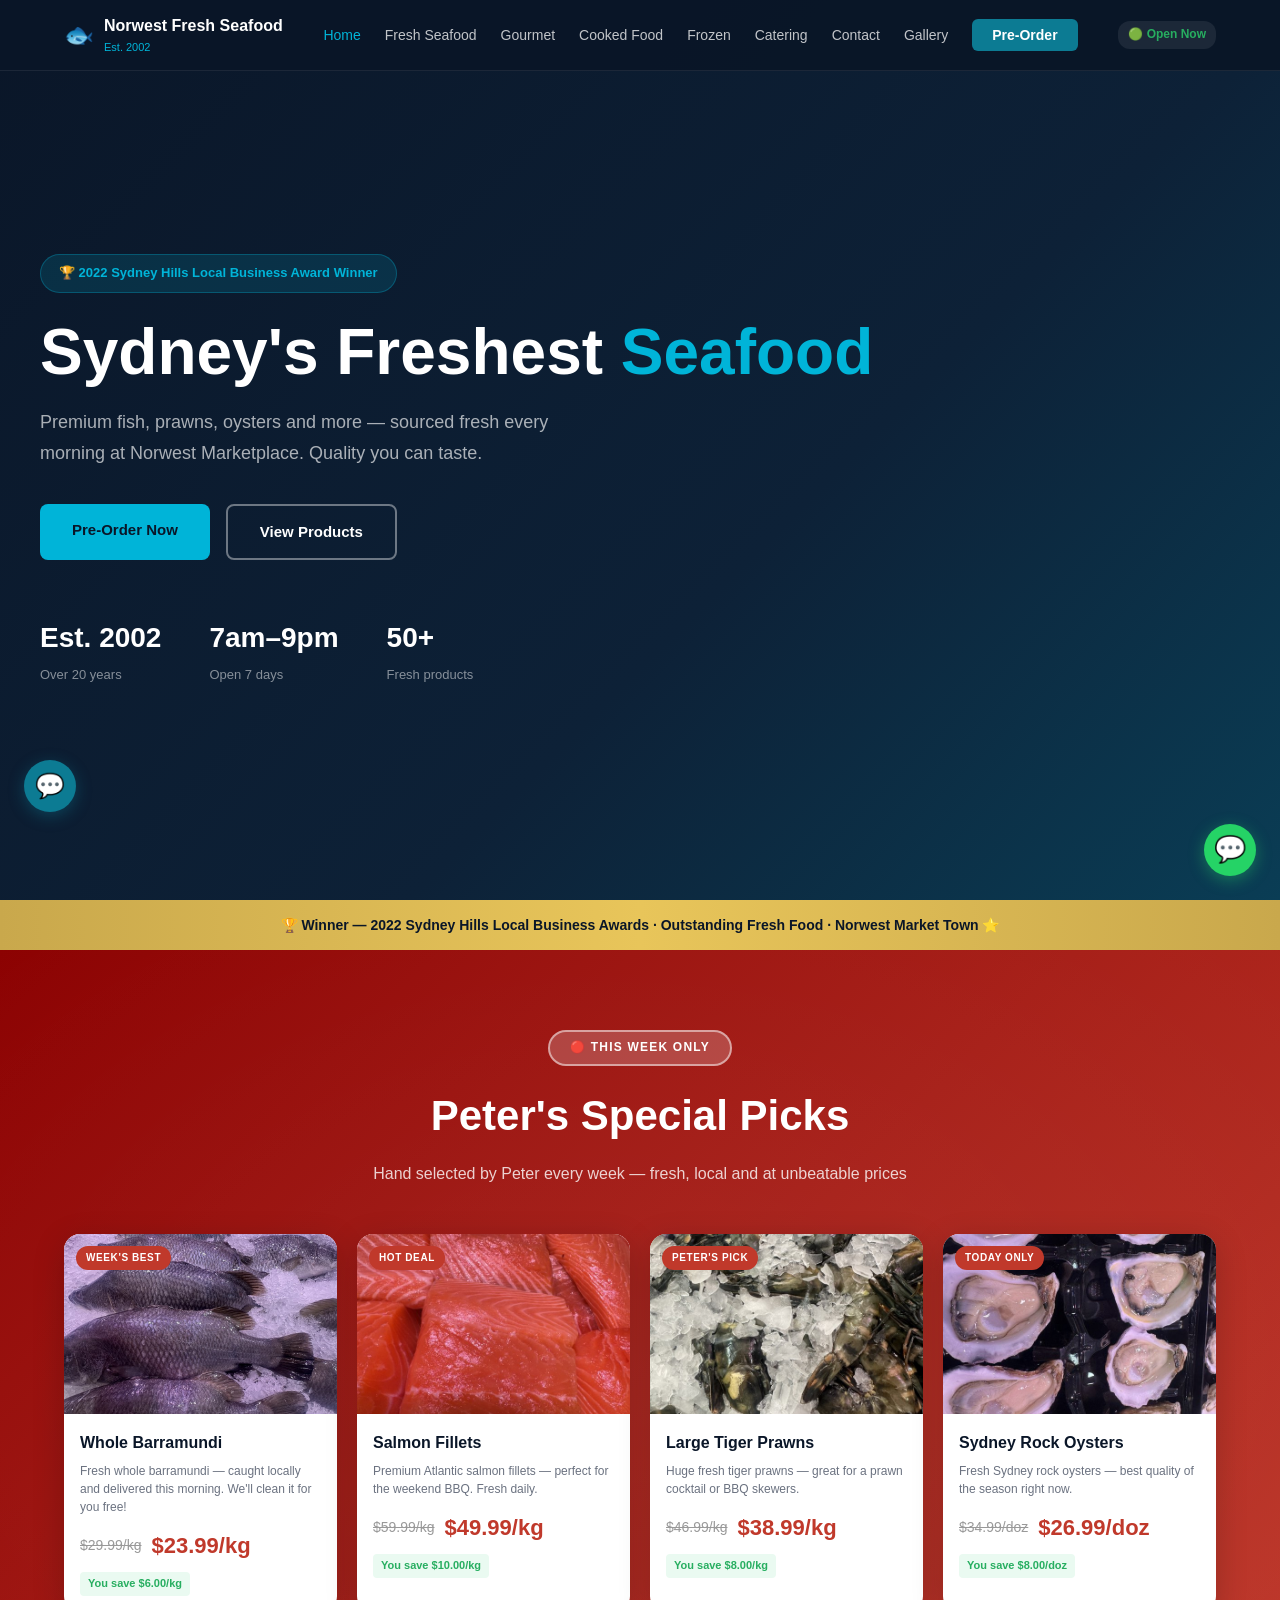
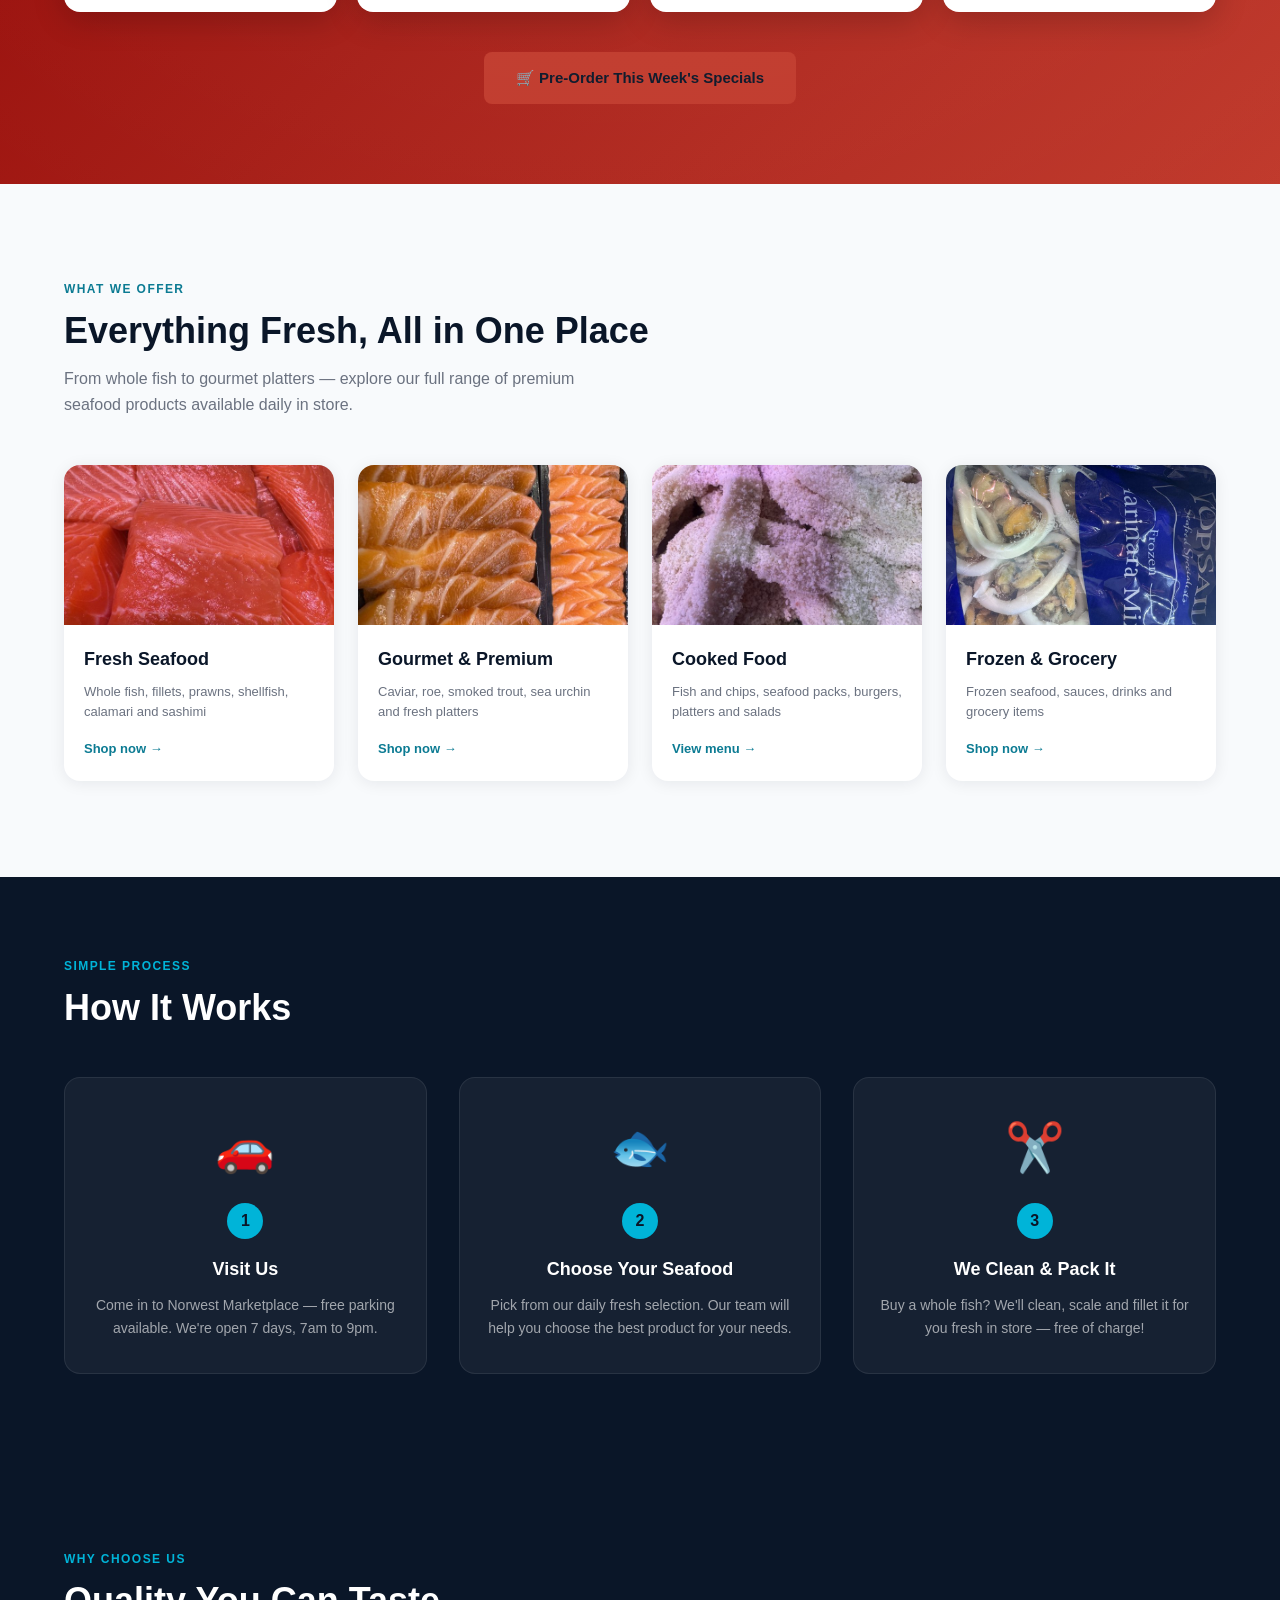
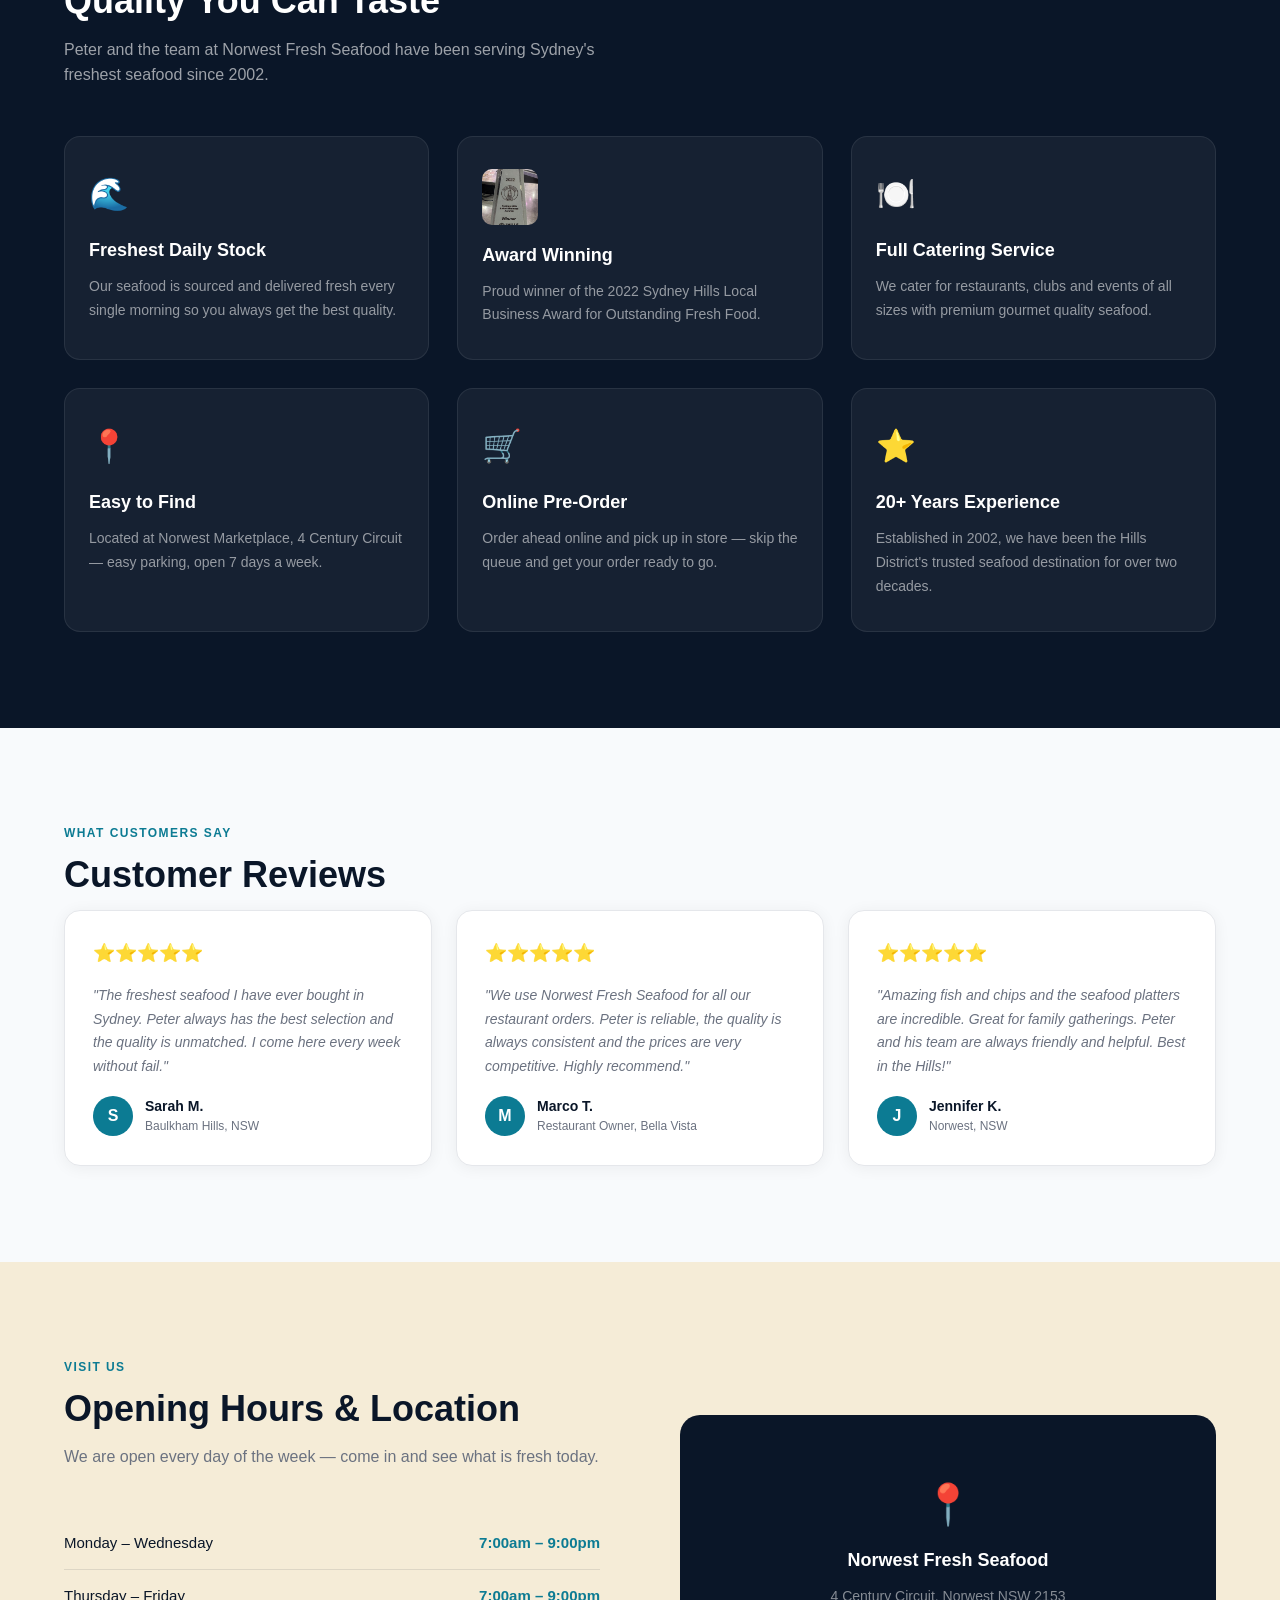
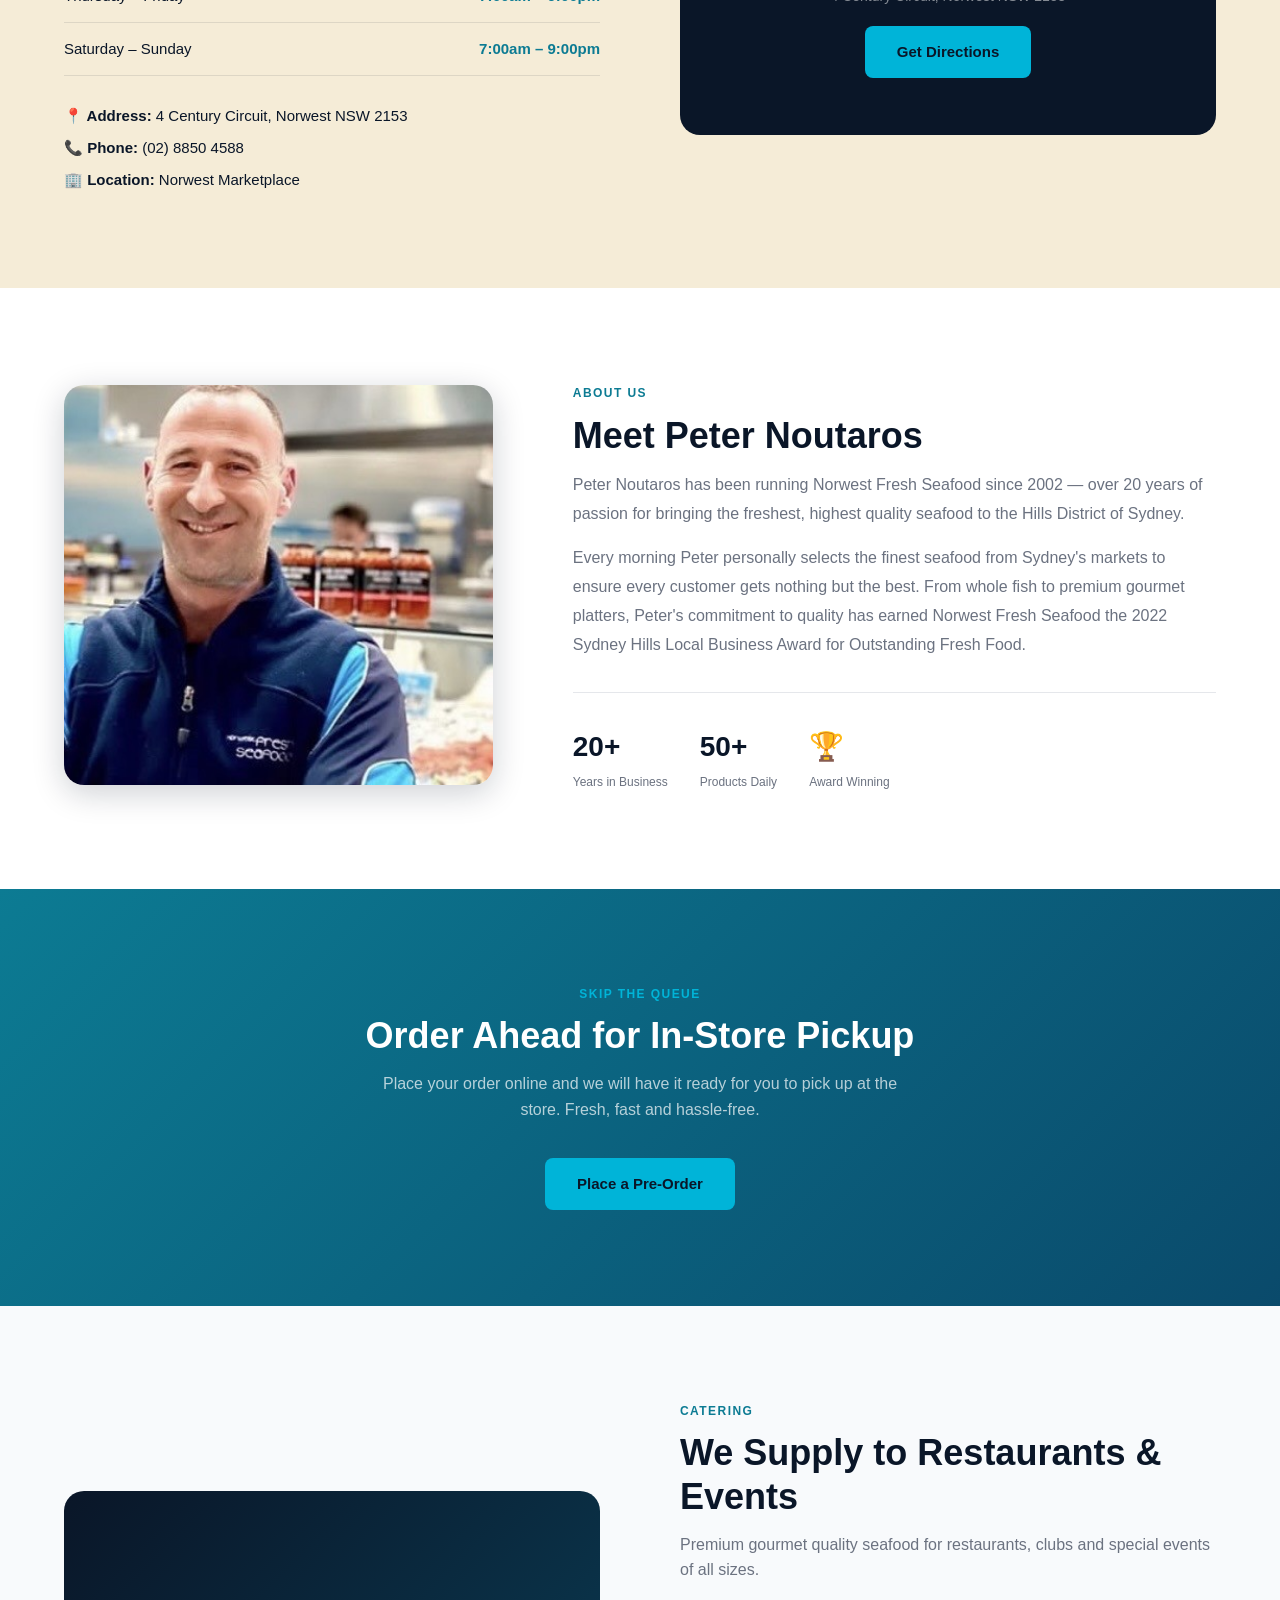
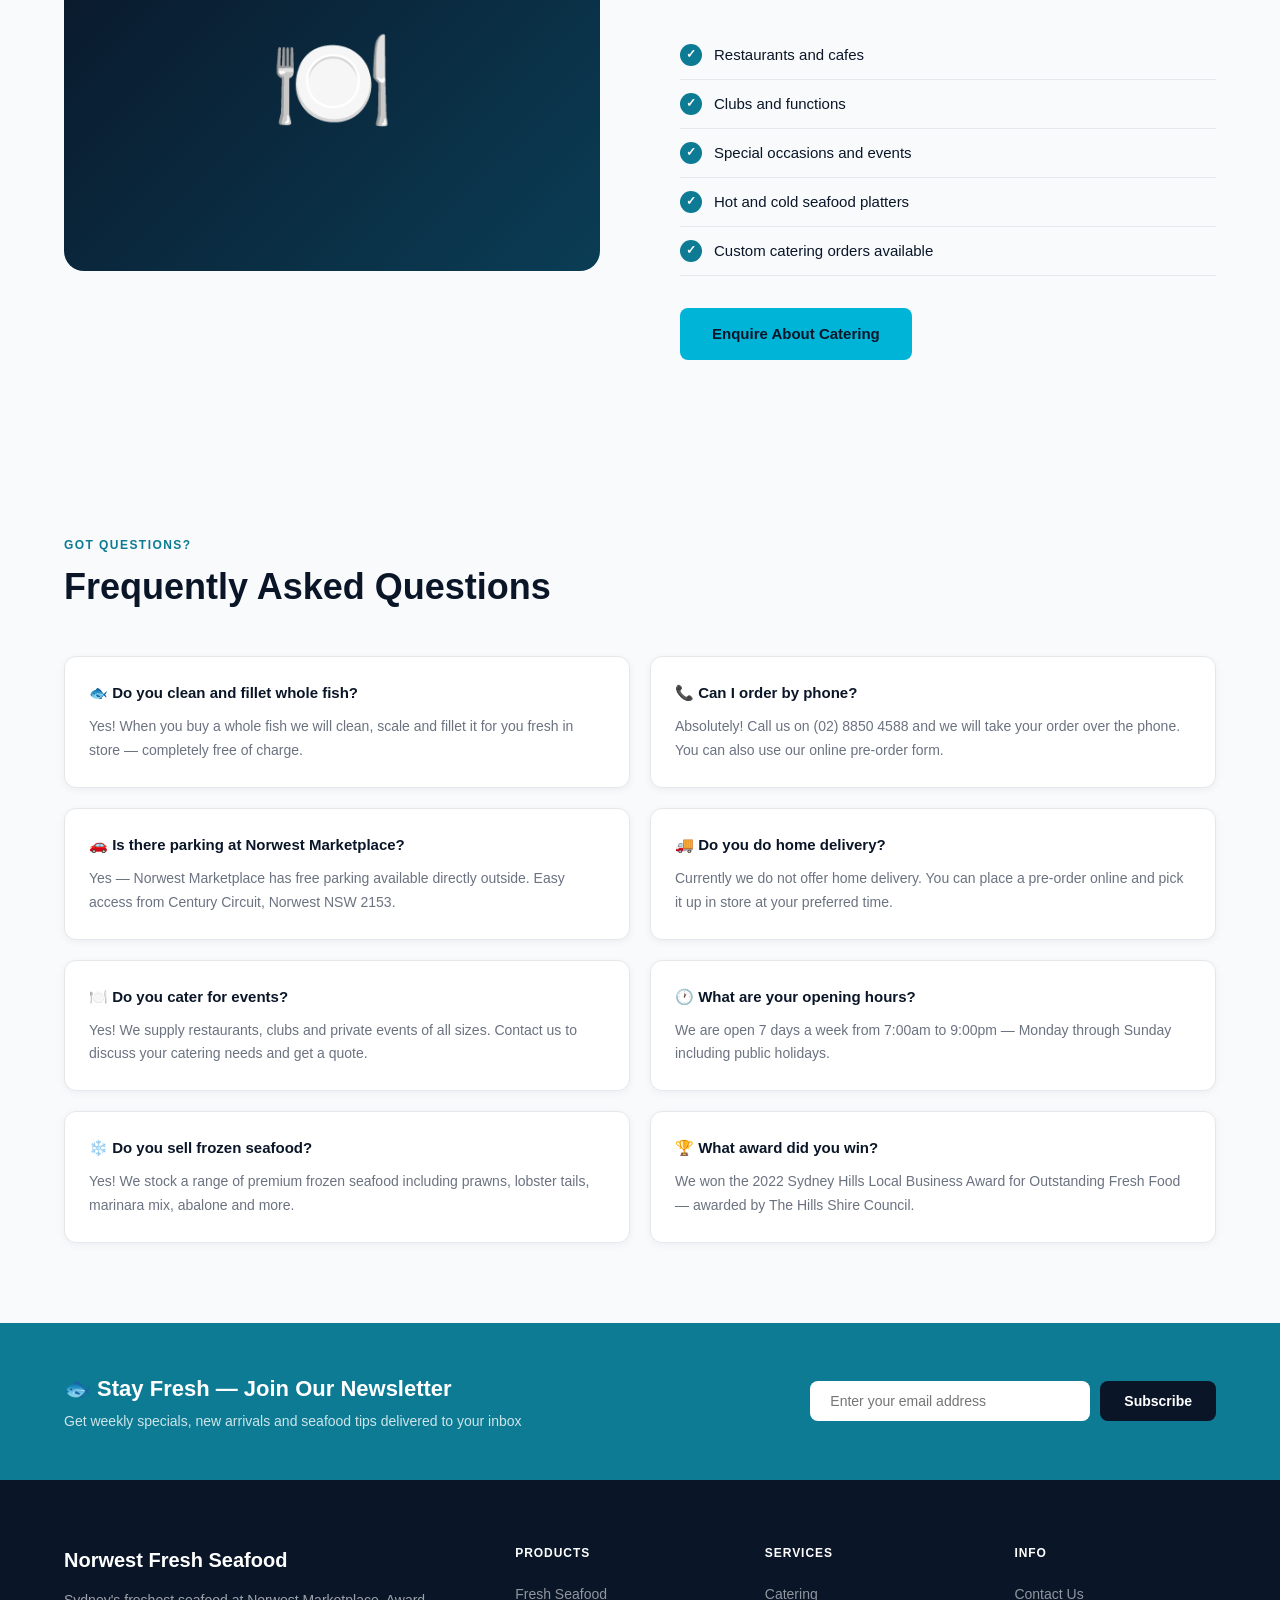
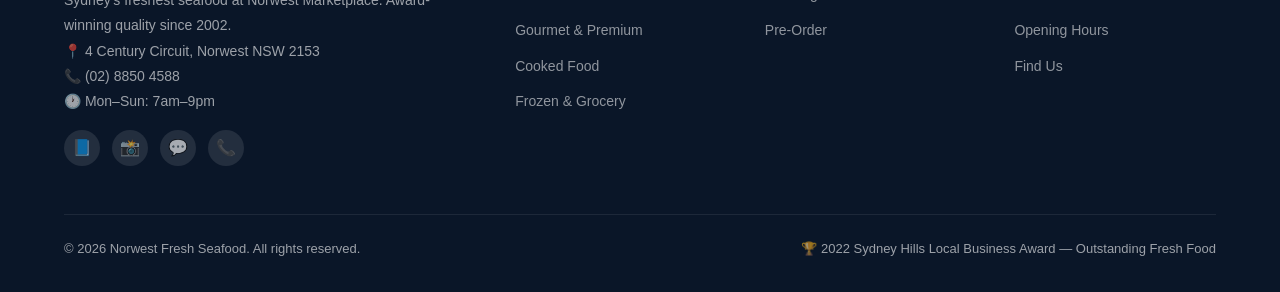
==== commit b61d0944: "search bar" ====
--- a/index.html
+++ b/index.html
@@ -45,7 +45,7 @@
   <!-- HERO SECTION -->
   <section class="hero">
     <div class="hero-content">
-      <div class="hero-badge"><img src="images/sl-local-awards.jpg" style="width:24px;height:24px;object-fit:cover;border-radius:4px;margin-right:8px;"> 2022 Sydney Hills Local Business Award Winner</div>
+      <div class="hero-badge">🏆 2022 Sydney Hills Local Business Award Winner</div>
       <h1 class="hero-title">Sydney's Freshest <span>Seafood</span></h1>
       <p class="hero-sub">Premium fish, prawns, oysters and more — sourced fresh every morning at Norwest Marketplace. Quality you can taste.</p>
       <div class="hero-buttons">
@@ -62,7 +62,7 @@
           <span class="stat-label">Open 7 days</span>
         </div>
         <div class="stat">
-          <span class="stat-num counter" data-target="50" data-suffix="+">0+</span>
+          <span class="stat-num">50+</span>
           <span class="stat-label">Fresh products</span>
         </div>
       </div>
--- a/css/style.css
+++ b/css/style.css
@@ -1895,3 +1895,339 @@
   #chatBubble { bottom: 140px; }
   #cookieBanner { flex-direction: column; }
 }
+
+/* ── MENU TABS ── */
+.menu-tabs {
+  display: flex;
+  gap: 8px;
+  flex-wrap: wrap;
+  margin-bottom: 32px;
+  border-bottom: 2px solid #E5E7EB;
+  padding-bottom: 0;
+}
+
+.menu-tab {
+  padding: 10px 20px;
+  border: none;
+  background: transparent;
+  font-size: 14px;
+  font-weight: 600;
+  color: var(--grey);
+  cursor: pointer;
+  border-bottom: 3px solid transparent;
+  margin-bottom: -2px;
+  font-family: inherit;
+  transition: all 0.2s;
+  border-radius: 6px 6px 0 0;
+}
+
+.menu-tab:hover { color: var(--teal); background: var(--light); }
+.menu-tab.active { color: var(--teal); border-bottom-color: var(--teal); background: var(--light); }
+
+.tab-content { display: none; }
+.tab-content.active { display: block; }
+
+/* ── MENU ITEM CARDS ── */
+.menu-section-full {
+  display: grid;
+  grid-template-columns: repeat(2, 1fr);
+  gap: 16px;
+}
+
+.menu-item-card {
+  background: var(--white);
+  border-radius: 12px;
+  padding: 20px;
+  border: 1px solid #E5E7EB;
+  box-shadow: 0 2px 8px rgba(10,22,40,0.05);
+  display: flex;
+  flex-direction: column;
+  gap: 8px;
+  transition: box-shadow 0.2s;
+}
+
+.menu-item-card:hover { box-shadow: 0 4px 16px rgba(10,22,40,0.1); }
+
+.menu-item-header {
+  display: flex;
+  align-items: flex-start;
+  justify-content: space-between;
+  gap: 8px;
+  flex-wrap: wrap;
+}
+
+.menu-item-name {
+  font-size: 16px;
+  font-weight: 700;
+  color: var(--navy);
+}
+
+.menu-item-badges {
+  display: flex;
+  gap: 6px;
+  flex-wrap: wrap;
+}
+
+.badge-popular {
+  background: #FFF3E0;
+  color: #E65100;
+  font-size: 10px;
+  font-weight: 700;
+  padding: 3px 8px;
+  border-radius: 10px;
+}
+
+.badge-gf {
+  background: #E8F5E9;
+  color: #2E7D32;
+  font-size: 10px;
+  font-weight: 700;
+  padding: 3px 8px;
+  border-radius: 10px;
+}
+
+.menu-item-desc {
+  font-size: 13px;
+  color: var(--grey);
+  line-height: 1.5;
+  flex: 1;
+}
+
+.menu-item-footer {
+  display: flex;
+  align-items: center;
+  justify-content: space-between;
+  margin-top: 8px;
+}
+
+.menu-item-price {
+  font-size: 18px;
+  font-weight: 800;
+  color: var(--teal);
+}
+
+.add-order-btn {
+  background: var(--navy);
+  color: var(--white);
+  border: none;
+  padding: 8px 16px;
+  border-radius: 8px;
+  font-size: 13px;
+  font-weight: 600;
+  cursor: pointer;
+  font-family: inherit;
+  transition: background 0.2s;
+}
+
+.add-order-btn:hover { background: var(--teal); }
+
+/* ── ORDER TOAST ── */
+.order-toast {
+  position: fixed;
+  bottom: 100px;
+  left: 50%;
+  transform: translateX(-50%) translateY(20px);
+  background: var(--navy);
+  color: var(--white);
+  padding: 12px 24px;
+  border-radius: 50px;
+  font-size: 14px;
+  font-weight: 600;
+  opacity: 0;
+  transition: all 0.3s;
+  z-index: 9999;
+  white-space: nowrap;
+}
+
+.order-toast.show {
+  opacity: 1;
+  transform: translateX(-50%) translateY(0);
+}
+
+@media (max-width: 768px) {
+  .menu-section-full { grid-template-columns: 1fr; }
+  .menu-tabs { gap: 4px; }
+  .menu-tab { padding: 8px 12px; font-size: 12px; }
+}
+
+/* ── CART PANEL ── */
+.cart-overlay {
+  display: none;
+  position: fixed;
+  inset: 0;
+  background: rgba(0,0,0,0.5);
+  z-index: 1000;
+}
+.cart-overlay.active { display: block; }
+
+.cart-panel {
+  position: fixed;
+  top: 0; right: -420px;
+  width: 400px;
+  max-width: 100vw;
+  height: 100vh;
+  background: var(--white);
+  z-index: 1001;
+  display: flex;
+  flex-direction: column;
+  transition: right 0.3s ease;
+  box-shadow: -4px 0 32px rgba(0,0,0,0.15);
+}
+
+.cart-panel.open { right: 0; }
+
+.cart-header {
+  background: var(--navy);
+  color: var(--white);
+  padding: 20px 24px;
+  display: flex;
+  align-items: center;
+  justify-content: space-between;
+}
+
+.cart-header h3 { font-size: 18px; font-weight: 700; }
+
+.cart-close {
+  background: none;
+  border: none;
+  color: var(--white);
+  font-size: 20px;
+  cursor: pointer;
+}
+
+.cart-body {
+  flex: 1;
+  overflow-y: auto;
+  padding: 20px;
+}
+
+.cart-empty {
+  text-align: center;
+  padding: 60px 20px;
+  color: var(--grey);
+}
+
+.cart-item {
+  display: flex;
+  align-items: center;
+  justify-content: space-between;
+  padding: 14px 0;
+  border-bottom: 1px solid #E5E7EB;
+  gap: 12px;
+}
+
+.cart-item-name {
+  font-size: 14px;
+  font-weight: 600;
+  color: var(--navy);
+  flex: 1;
+}
+
+.cart-item-controls {
+  display: flex;
+  align-items: center;
+  gap: 8px;
+}
+
+.qty-btn {
+  width: 28px;
+  height: 28px;
+  background: var(--light);
+  border: 1px solid #E5E7EB;
+  border-radius: 6px;
+  cursor: pointer;
+  font-size: 16px;
+  font-weight: 700;
+  display: flex;
+  align-items: center;
+  justify-content: center;
+}
+
+.qty-num {
+  font-size: 15px;
+  font-weight: 700;
+  color: var(--navy);
+  min-width: 20px;
+  text-align: center;
+}
+
+.remove-btn {
+  background: none;
+  border: none;
+  color: #EF4444;
+  font-size: 14px;
+  cursor: pointer;
+  padding: 4px;
+}
+
+.cart-footer {
+  padding: 16px 20px;
+  border-top: 1px solid #E5E7EB;
+  display: flex;
+  flex-direction: column;
+  gap: 10px;
+}
+
+.cart-note textarea {
+  width: 100%;
+  padding: 10px;
+  border: 1px solid #E5E7EB;
+  border-radius: 8px;
+  font-size: 13px;
+  font-family: inherit;
+  resize: none;
+  outline: none;
+}
+
+.cart-checkout-btn {
+  background: var(--teal);
+  color: var(--white);
+  border: none;
+  padding: 14px;
+  border-radius: 10px;
+  font-size: 15px;
+  font-weight: 700;
+  cursor: pointer;
+  font-family: inherit;
+  transition: background 0.2s;
+}
+
+.cart-checkout-btn:hover { background: var(--navy); }
+
+.cart-clear-btn {
+  background: none;
+  border: none;
+  color: var(--grey);
+  font-size: 13px;
+  cursor: pointer;
+  text-align: center;
+  font-family: inherit;
+}
+
+.cart-float-btn {
+  position: fixed;
+  bottom: 90px;
+  right: 24px;
+  background: var(--teal);
+  color: var(--white);
+  border: none;
+  padding: 12px 20px;
+  border-radius: 50px;
+  font-size: 14px;
+  font-weight: 700;
+  cursor: pointer;
+  display: none;
+  align-items: center;
+  gap: 8px;
+  z-index: 900;
+  box-shadow: 0 4px 16px rgba(12,123,147,0.4);
+  font-family: inherit;
+  transition: transform 0.2s;
+}
+
+.cart-float-btn:hover { transform: scale(1.05); }
+
+@media (max-width: 768px) {
+  .cart-panel { width: 100vw; }
+  .cart-float-btn { bottom: 130px; }
+}
